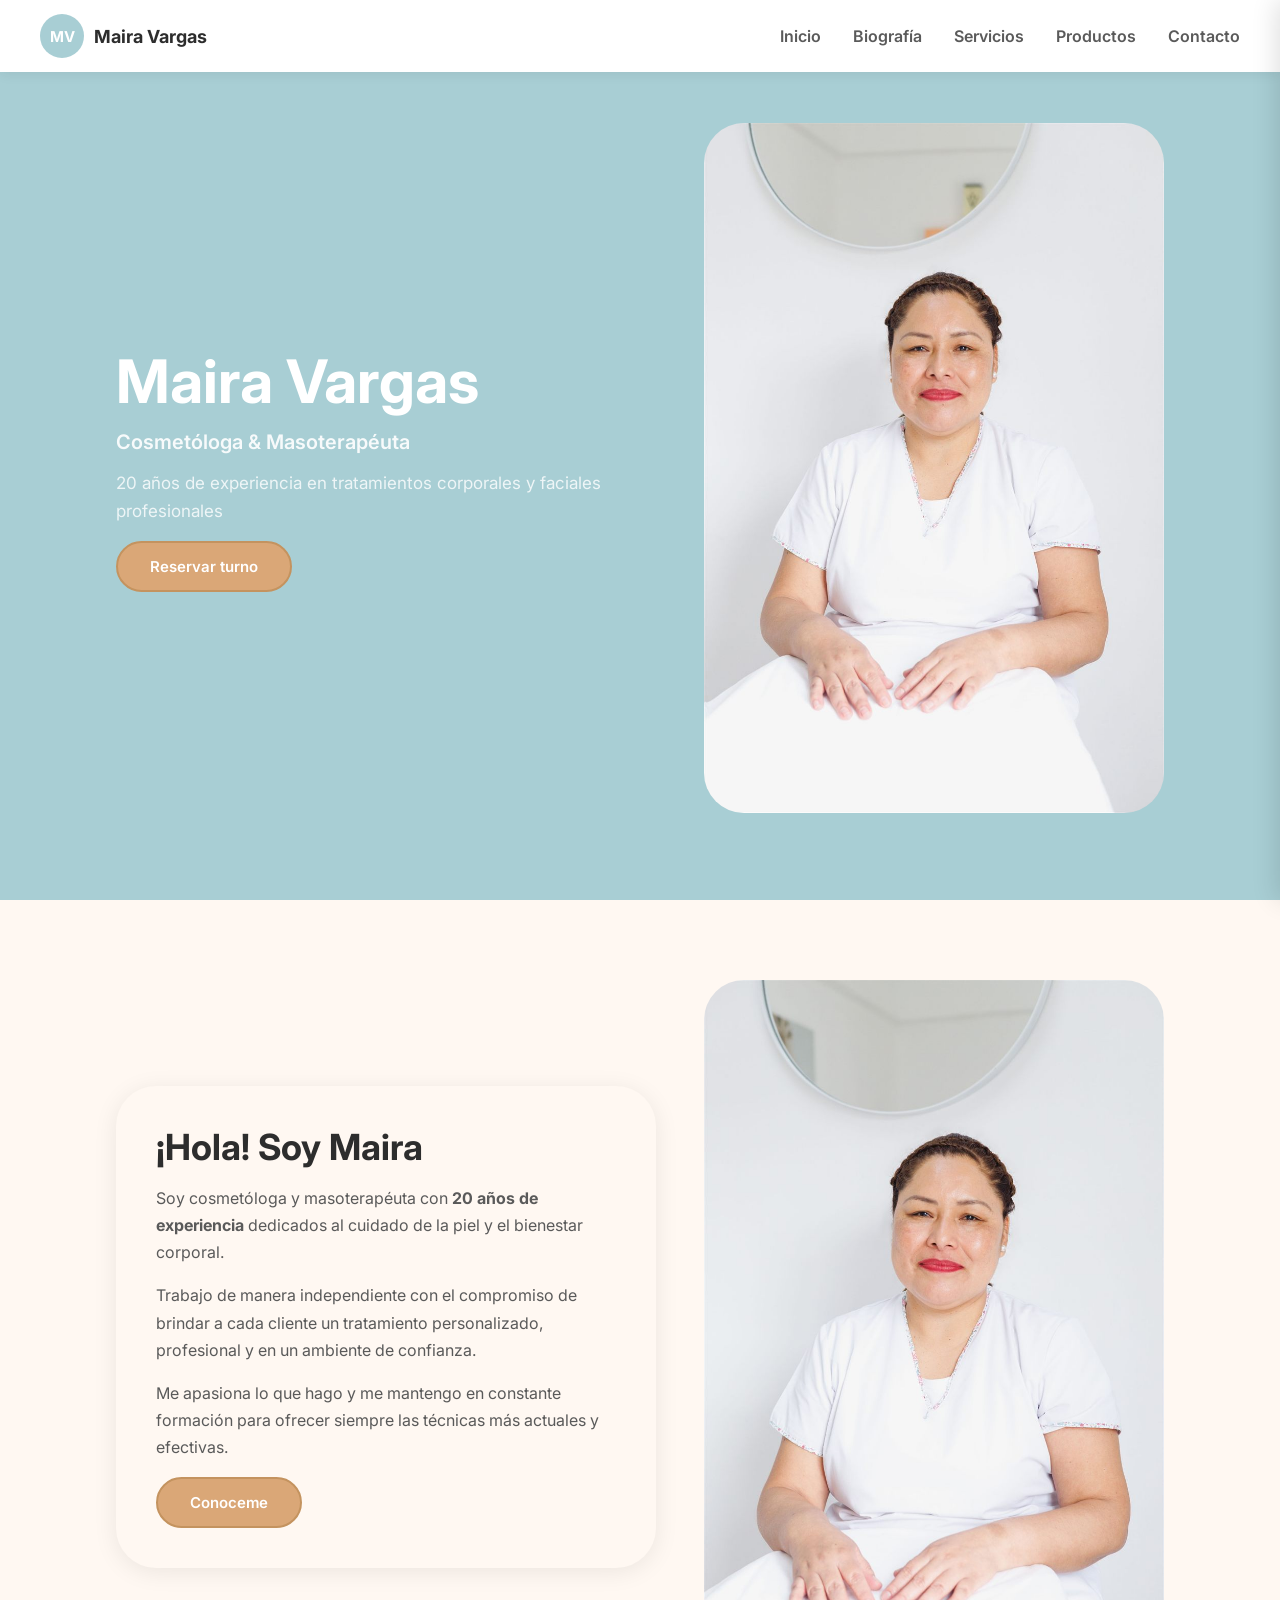
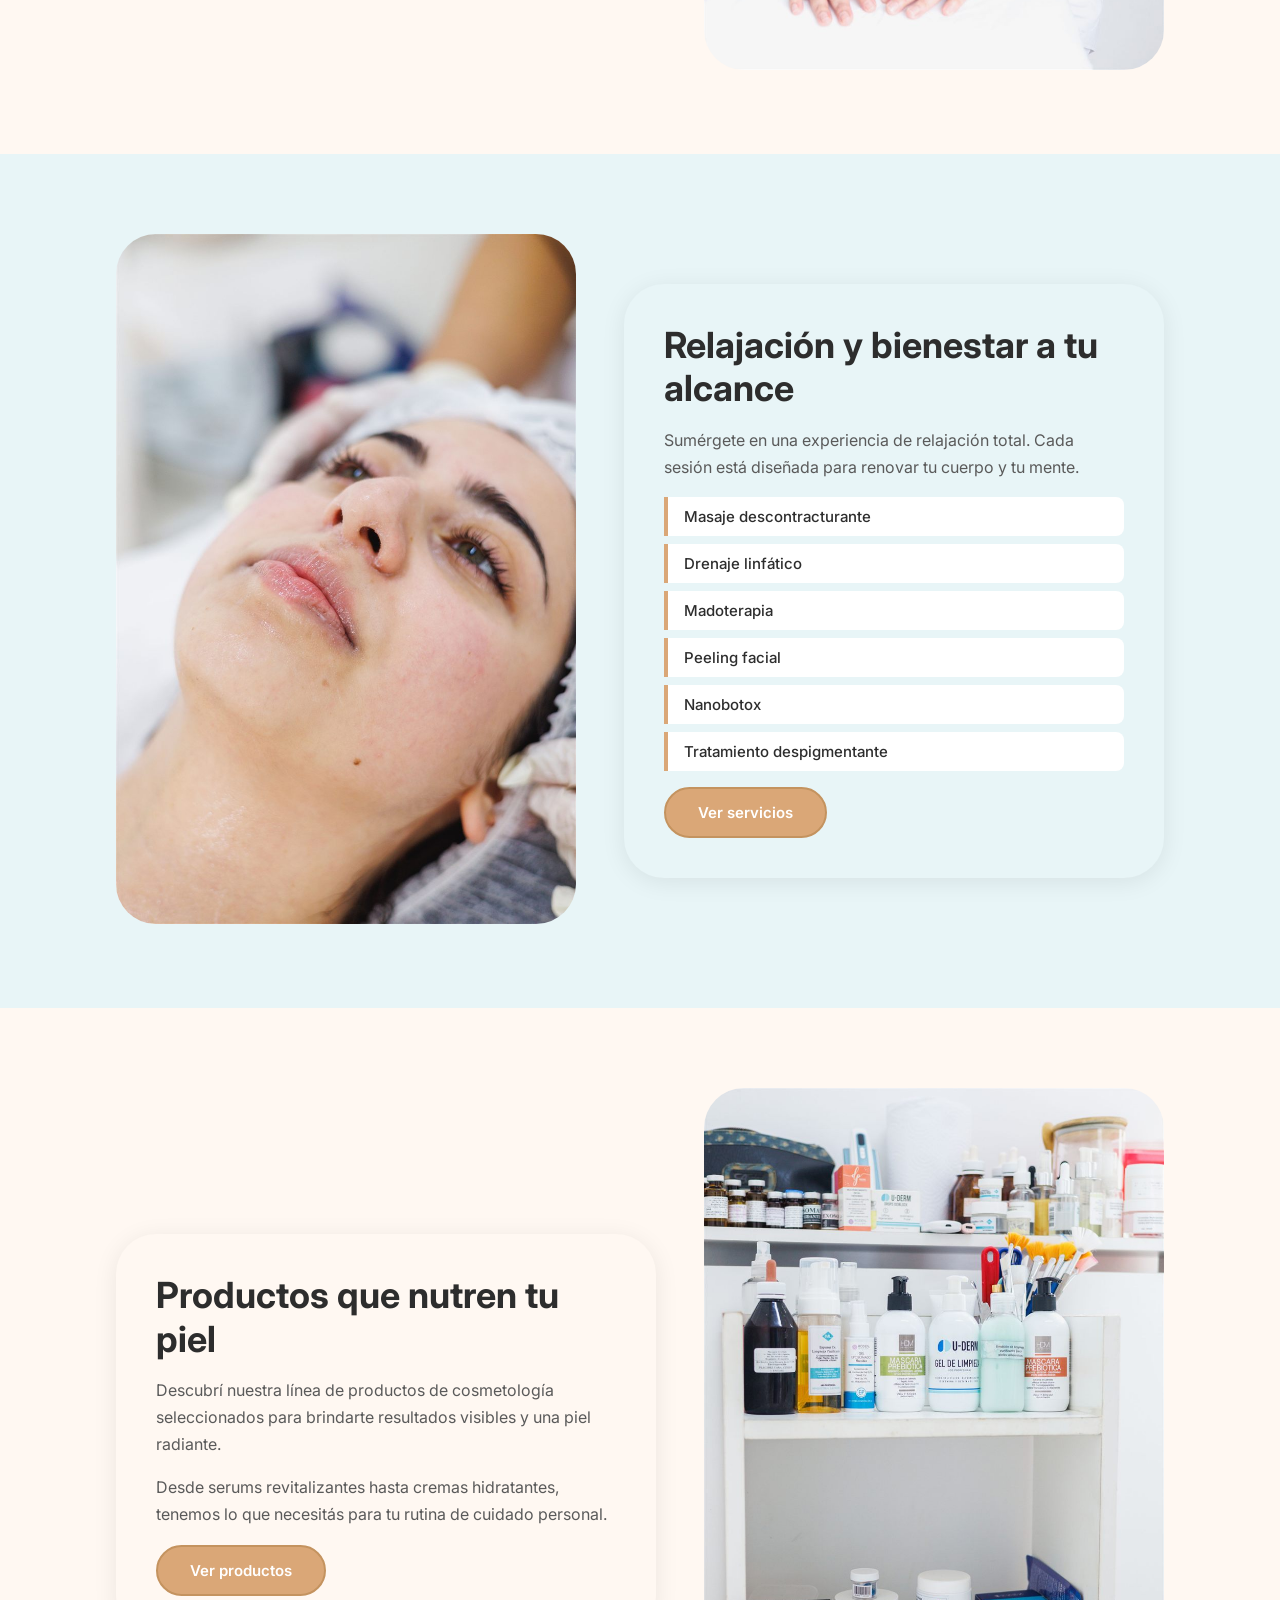
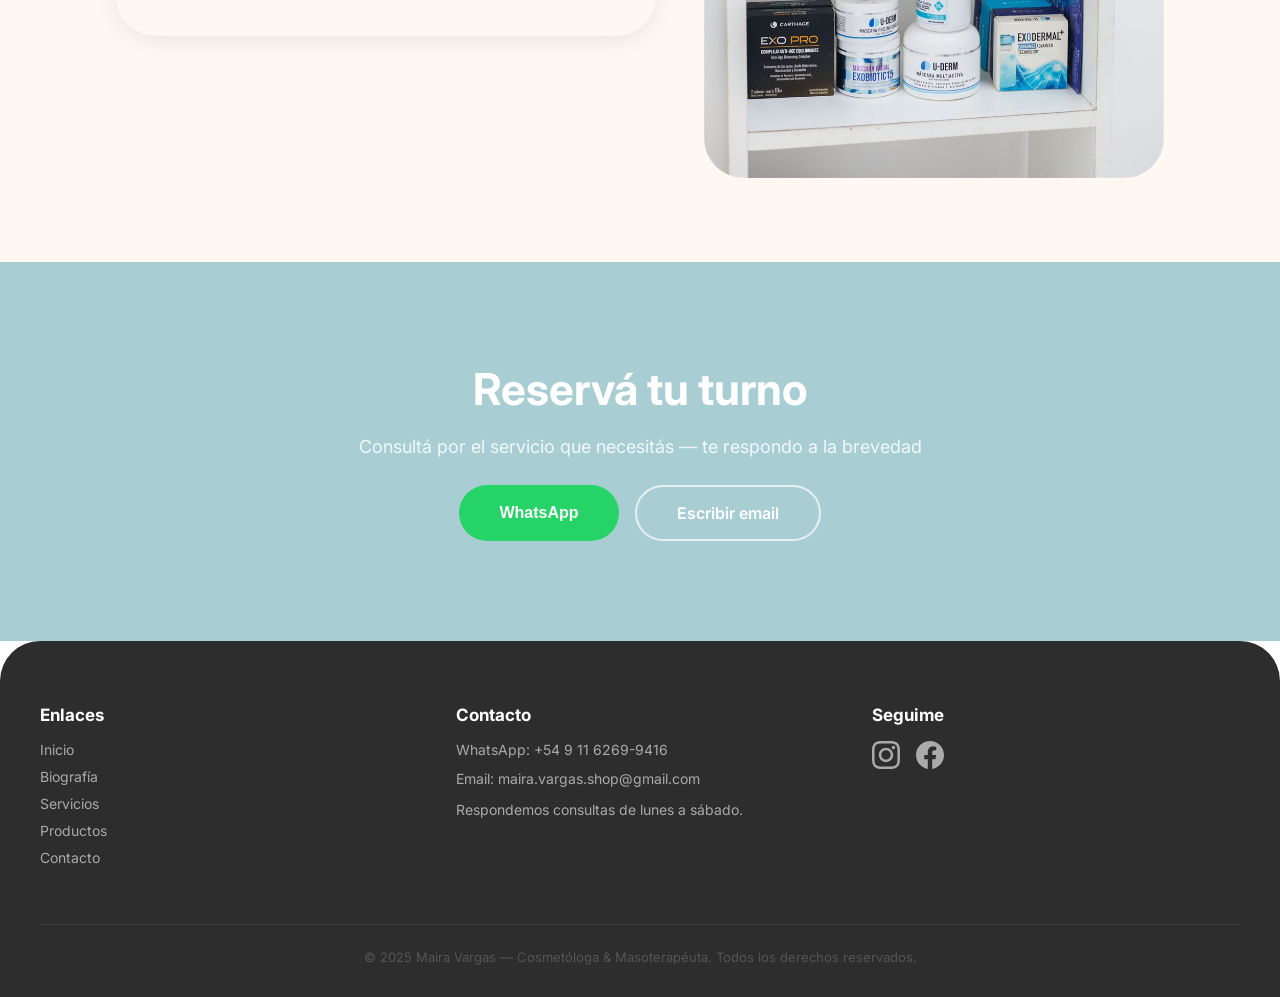
==== Frontend/index.html @ f712d7f9 "Reorganizar en Frontend/, sumar fotos reales y datos de contacto - Mover index.html/css/js a Fronten" ====
<!doctype html>
<html lang="es">
  <head>
    <meta charset="UTF-8" />
    <meta name="viewport" content="width=device-width, initial-scale=1.0" />
    <meta
      name="description"
      content="Maira Vargas — Cosmetóloga y Masoterapéuta profesional con 20 años de experiencia"
    />
    <title>Maira Vargas | Cosmetóloga & Masoterapéuta</title>
    <link rel="stylesheet" href="css/style.css" />
    <link
      href="https://fonts.googleapis.com/css2?family=Inter:wght@400;500;600;700&display=swap"
      rel="stylesheet"
    />
  </head>

  <body>
    <!-- HEADER -->
    <header class="header">
      <a href="#inicio" class="logo">
        <div class="logo-circle">MV</div>
        <span class="logo-nombre">Maira Vargas</span>
      </a>
      <button class="menu-btn" id="menu-btn" aria-label="Abrir menú">
        <span></span>
        <span></span>
        <span></span>
      </button>
      <nav class="nav-desktop">
        <a href="#inicio">Inicio</a>
        <a href="#biografia">Biografía</a>
        <a href="#servicios">Servicios</a>
        <a href="#productos">Productos</a>
        <a href="#contacto">Contacto</a>
      </nav>
    </header>

    <!-- MENÚ MOBILE -->
    <div class="menu-mobile" id="menu-mobile">
      <button class="menu-close" id="menu-close" aria-label="Cerrar menú">
        ✕
      </button>
      <nav>
        <a href="#inicio">Inicio</a>
        <a href="#biografia">Biografía</a>
        <a href="#servicios">Servicios</a>
        <a href="#productos">Productos</a>
        <a href="#contacto">Contacto</a>
      </nav>
    </div>
    <div class="overlay" id="overlay"></div>

    <main>
      <!-- HERO -->
      <section id="inicio" class="hero">
        <div class="hero-content animar">
          <h1>Maira Vargas</h1>
          <p class="hero-sub">Cosmetóloga & Masoterapéuta</p>
          <p class="hero-desc">
            20 años de experiencia en tratamientos corporales y faciales
            profesionales
          </p>
          <a href="#contacto" class="btn-marron">Reservar turno</a>
        </div>
        <div class="hero-img animar">
          <img
            src="assets/images/hero-maira.jpg"
            alt="Maira Vargas, cosmetóloga y masoterapéuta"
          />
        </div>
      </section>

      <!-- BIOGRAFÍA -->
      <div class="seccion-wrapper-crema">
        <section id="biografia" class="seccion seccion-invertida">
          <div class="seccion-img animar">
            <img
              src="assets/images/biografia-maira.jpg"
              alt="Maira Vargas en su espacio de trabajo"
              loading="lazy"
            />
          </div>
          <div class="seccion-texto card animar">
            <h2>¡Hola! Soy Maira</h2>
            <p>
              Soy cosmetóloga y masoterapéuta con
              <strong>20 años de experiencia</strong> dedicados al cuidado de la
              piel y el bienestar corporal.
            </p>
            <p>
              Trabajo de manera independiente con el compromiso de brindar a
              cada cliente un tratamiento personalizado, profesional y en un
              ambiente de confianza.
            </p>
            <p>
              Me apasiona lo que hago y me mantengo en constante formación para
              ofrecer siempre las técnicas más actuales y efectivas.
            </p>
            <a href="#contacto" class="btn-marron">Conoceme</a>
          </div>
        </section>
      </div>

      <!-- SERVICIOS -->
      <div class="seccion-wrapper-verde">
        <section id="servicios" class="seccion">
          <div class="seccion-img animar">
            <img
              src="assets/images/servicios-tratamiento.jpg"
              alt="Tratamiento facial profesional"
              loading="lazy"
            />
          </div>
          <div class="seccion-texto card animar">
            <h2>Relajación y bienestar a tu alcance</h2>
            <p>
              Sumérgete en una experiencia de relajación total. Cada sesión está
              diseñada para renovar tu cuerpo y tu mente.
            </p>
            <ul class="lista-servicios">
              <li>Masaje descontracturante</li>
              <li>Drenaje linfático</li>
              <li>Madoterapia</li>
              <li>Peeling facial</li>
              <li>Nanobotox</li>
              <li>Tratamiento despigmentante</li>
            </ul>
            <a href="#contacto" class="btn-marron">Ver servicios</a>
          </div>
        </section>
      </div>

      <!-- PRODUCTOS -->
      <div class="seccion-wrapper-crema">
        <section id="productos" class="seccion seccion-invertida">
          <div class="seccion-img animar">
            <img
              src="assets/images/productos-estanteria.jpg"
              alt="Productos profesionales de cosmetología"
              loading="lazy"
            />
          </div>
          <div class="seccion-texto card animar">
            <h2>Productos que nutren tu piel</h2>
            <p>
              Descubrí nuestra línea de productos de cosmetología seleccionados
              para brindarte resultados visibles y una piel radiante.
            </p>
            <p>
              Desde serums revitalizantes hasta cremas hidratantes, tenemos lo
              que necesitás para tu rutina de cuidado personal.
            </p>
            <a href="#contacto" class="btn-marron">Ver productos</a>
          </div>
        </section>
      </div>

      <!-- CONTACTO -->
      <section id="contacto" class="contacto">
        <div class="contacto-content animar">
          <h2>Reservá tu turno</h2>
          <p>
            Consultá por el servicio que necesitás — te respondo a la brevedad
          </p>
          <div class="contacto-botones">
            <button class="btn-whatsapp" id="btn-whatsapp">WhatsApp</button>
            <a class="btn-email" href="mailto:maira.vargas.shop@gmail.com"
              >Escribir email</a
            >
          </div>
        </div>
      </section>
    </main>

    <!-- FOOTER -->
    <footer class="footer">
      <div class="footer-grid">
        <div class="footer-col">
          <h3>Enlaces</h3>
          <a href="#inicio">Inicio</a>
          <a href="#biografia">Biografía</a>
          <a href="#servicios">Servicios</a>
          <a href="#productos">Productos</a>
          <a href="#contacto">Contacto</a>
        </div>

        <div class="footer-col">
          <h3>Contacto</h3>
          <div class="footer-contacto-item">WhatsApp: +54 9 11 6269-9416</div>
          <div class="footer-contacto-item">Email: maira.vargas.shop@gmail.com</div>
          <p style="margin-top: 8px">
            Respondemos consultas de lunes a sábado.
          </p>
        </div>

        <div class="footer-col">
          <h3>Seguime</h3>
          <div class="redes">
            <a href="#" target="_blank" aria-label="Instagram">
              <svg
                width="28"
                height="28"
                fill="currentColor"
                viewBox="0 0 24 24"
              >
                <path
                  d="M12 2.163c3.204 0 3.584.012 4.85.07 3.252.148 4.771 1.691 4.919 4.919.058 1.265.069 1.645.069 4.849 0 3.205-.012 3.584-.069 4.849-.149 3.225-1.664 4.771-4.919 4.919-1.266.058-1.644.07-4.85.07-3.204 0-3.584-.012-4.849-.07-3.26-.149-4.771-1.699-4.919-4.92-.058-1.265-.07-1.644-.07-4.849 0-3.204.013-3.583.07-4.849.149-3.227 1.664-4.771 4.919-4.919 1.266-.057 1.645-.069 4.849-.069zm0-2.163c-3.259 0-3.667.014-4.947.072-4.358.2-6.78 2.618-6.98 6.98-.059 1.281-.073 1.689-.073 4.948 0 3.259.014 3.668.072 4.948.2 4.358 2.618 6.78 6.98 6.98 1.281.058 1.689.072 4.948.072 3.259 0 3.668-.014 4.948-.072 4.354-.2 6.782-2.618 6.979-6.98.059-1.28.073-1.689.073-4.948 0-3.259-.014-3.667-.072-4.947-.196-4.354-2.617-6.78-6.979-6.98-1.281-.059-1.69-.073-4.949-.073zm0 5.838c-3.403 0-6.162 2.759-6.162 6.162s2.759 6.163 6.162 6.163 6.162-2.759 6.162-6.163c0-3.403-2.759-6.162-6.162-6.162zm0 10.162c-2.209 0-4-1.79-4-4 0-2.209 1.791-4 4-4s4 1.791 4 4c0 2.21-1.791 4-4 4zm6.406-11.845c-.796 0-1.441.645-1.441 1.44s.645 1.44 1.441 1.44c.795 0 1.439-.645 1.439-1.44s-.644-1.44-1.439-1.44z"
                />
              </svg>
            </a>
            <a href="#" target="_blank" aria-label="Facebook">
              <svg
                width="28"
                height="28"
                fill="currentColor"
                viewBox="0 0 24 24"
              >
                <path
                  d="M24 12.073c0-6.627-5.373-12-12-12s-12 5.373-12 12c0 5.99 4.388 10.954 10.125 11.854v-8.385H7.078v-3.47h3.047V9.43c0-3.007 1.792-4.669 4.533-4.669 1.312 0 2.686.235 2.686.235v2.953H15.83c-1.491 0-1.956.925-1.956 1.874v2.25h3.328l-.532 3.47h-2.796v8.385C19.612 23.027 24 18.062 24 12.073z"
                />
              </svg>
            </a>
          </div>
        </div>
      </div>
      <div class="footer-copy">
        © 2025 Maira Vargas — Cosmetóloga & Masoterapéuta. Todos los derechos
        reservados.
      </div>
    </footer>

    <script src="js/script.js"></script>
  </body>
</html>
---- Frontend/css/style.css ----
/* =====================
   VARIABLES Y RESET
   ===================== */
:root {
  --verde: #a8ced4;
  --verde-dark: #7ab5bc;
  --marron: #DAA777;
  --marron-dark: #c4935f;
  --crema: #fff8f2;
  --blanco: #ffffff;
  --gris-claro: #e8f5f7;
  --gris-texto: #2d2d2d;
  --gris-suave: #5a5a5a;
  --radio: 40px;
  --sombra: 0 4px 24px rgba(0,0,0,0.08);
  --fuente: 'Inter', sans-serif;
}

* {
  margin: 0;
  padding: 0;
  box-sizing: border-box;
}

html {
  scroll-behavior: smooth;
}

body {
  font-family: var(--fuente);
  background-color: var(--blanco);
  color: var(--gris-texto);
  overflow-x: hidden;
}

img {
  width: 100%;
  border-radius: var(--radio);
}

a {
  text-decoration: none;
  color: inherit;
}

/* =====================
   BOTONES
   ===================== */
.btn-marron {
  display: inline-block;
  padding: 14px 32px;
  background-color: var(--marron);
  color: var(--blanco);
  border: 2px solid var(--marron-dark);
  border-radius: 999px;
  font-weight: 600;
  font-size: 15px;
  cursor: pointer;
  transition: background-color 0.3s, transform 0.2s;
  width: fit-content;
}

.btn-marron:hover {
  background-color: var(--marron-dark);
  transform: scale(1.04);
}

.btn-whatsapp {
  display: inline-flex;
  align-items: center;
  gap: 10px;
  padding: 16px 40px;
  background-color: #25D366;
  color: var(--blanco);
  border: none;
  border-radius: 999px;
  font-weight: 600;
  font-size: 16px;
  cursor: pointer;
  transition: background-color 0.3s, transform 0.2s;
}

.btn-whatsapp:hover {
  background-color: #1ebc5a;
  transform: scale(1.04);
}

.btn-email {
  display: inline-flex;
  align-items: center;
  gap: 10px;
  padding: 16px 40px;
  background-color: transparent;
  color: var(--blanco);
  border: 2px solid rgba(255,255,255,0.7);
  border-radius: 999px;
  font-weight: 600;
  font-size: 16px;
  cursor: pointer;
  transition: background-color 0.3s, transform 0.2s;
}

.btn-email:hover {
  background-color: rgba(255,255,255,0.15);
  transform: scale(1.04);
}

/* =====================
   HEADER
   ===================== */
.header {
  position: fixed;
  top: 0;
  width: 100%;
  height: 72px;
  background: var(--blanco);
  display: flex;
  align-items: center;
  justify-content: space-between;
  padding: 0 40px;
  box-shadow: 0 2px 12px rgba(0,0,0,0.07);
  z-index: 100;
}

.logo {
  display: flex;
  align-items: center;
  gap: 10px;
}

.logo-circle {
  width: 44px;
  height: 44px;
  border-radius: 50%;
  background-color: var(--verde);
  color: var(--blanco);
  display: flex;
  align-items: center;
  justify-content: center;
  font-weight: 700;
  font-size: 15px;
  flex-shrink: 0;
}

.logo-nombre {
  font-size: 18px;
  font-weight: 700;
  color: var(--gris-texto);
}

.nav-desktop {
  display: flex;
  gap: 32px;
}

.nav-desktop a {
  font-weight: 600;
  color: var(--gris-suave);
  transition: color 0.2s;
}

.nav-desktop a:hover {
  color: var(--verde-dark);
}

/* Hamburguesa */
.menu-btn {
  display: none;
  flex-direction: column;
  gap: 5px;
  background: none;
  border: none;
  cursor: pointer;
  padding: 4px;
}

.menu-btn span {
  display: block;
  width: 26px;
  height: 2px;
  background-color: var(--gris-texto);
  border-radius: 2px;
  transition: all 0.3s;
}

/* =====================
   MENÚ MOBILE
   ===================== */
.menu-mobile {
  position: fixed;
  top: 0;
  right: 0;
  width: 260px;
  height: 100%;
  background: var(--blanco);
  box-shadow: -4px 0 24px rgba(0,0,0,0.12);
  z-index: 200;
  padding: 80px 32px 32px;
  transform: translateX(100%);
  transition: transform 0.4s ease;
}

.menu-mobile.abierto {
  transform: translateX(0);
}

.menu-mobile nav {
  display: flex;
  flex-direction: column;
  gap: 24px;
}

.menu-mobile nav a {
  font-size: 18px;
  font-weight: 600;
  color: var(--gris-texto);
  transition: color 0.2s;
}

.menu-mobile nav a:hover {
  color: var(--verde-dark);
}

.menu-close {
  position: absolute;
  top: 20px;
  right: 20px;
  background: none;
  border: none;
  font-size: 22px;
  cursor: pointer;
  color: var(--gris-texto);
}

.overlay {
  position: fixed;
  inset: 0;
  background: rgba(0,0,0,0.4);
  z-index: 150;
  opacity: 0;
  pointer-events: none;
  transition: opacity 0.4s;
}

.overlay.activo {
  opacity: 1;
  pointer-events: all;
}

/* =====================
   HERO — fondo verde
   ===================== */
.hero {
  min-height: 100vh;
  display: flex;
  align-items: center;
  justify-content: center;
  gap: 48px;
  padding: 120px 40px 80px;
  background: var(--verde);
}

.hero-content {
  max-width: 540px;
  display: flex;
  flex-direction: column;
  gap: 16px;
}

.hero-content h1 {
  font-size: clamp(36px, 5vw, 60px);
  font-weight: 700;
  color: var(--blanco);
  line-height: 1.1;
}

.hero-sub {
  font-size: 20px;
  color: rgba(255,255,255,0.9);
  font-weight: 600;
}

.hero-desc {
  font-size: 17px;
  color: rgba(255,255,255,0.8);
  line-height: 1.6;
}

.hero-img {
  max-width: 460px;
  flex-shrink: 0;
  flex: 1;
}

/* =====================
   SECCIONES
   ===================== */
.seccion {
  display: flex;
  align-items: center;
  justify-content: center;
  gap: 48px;
  padding: 80px 40px;
  max-width: 1200px;
  margin: 0 auto;
}

/* Wrapper para secciones con fondo propio */
.seccion-wrapper {
  background-color: var(--blanco);
}

.seccion-wrapper-crema {
  background-color: var(--crema);
}

.seccion-wrapper-verde {
  background-color: var(--gris-claro);
}

.seccion-invertida {
  flex-direction: row-reverse;
}

.seccion-img {
  max-width: 460px;
  flex: 1;
}

.seccion-texto {
  flex: 1;
  max-width: 540px;
}

/* Card */
.card {
  background: var(--blanco);
  padding: 40px;
  border-radius: var(--radio);
  box-shadow: var(--sombra);
  display: flex;
  flex-direction: column;
  gap: 16px;
}

.seccion-wrapper-crema .card {
  background: var(--crema);
}

.seccion-wrapper-verde .card {
  background: var(--gris-claro);
}

.card h2 {
  font-size: clamp(24px, 3vw, 36px);
  font-weight: 700;
  color: var(--gris-texto);
  line-height: 1.2;
}

.card p {
  font-size: 16px;
  color: var(--gris-suave);
  line-height: 1.7;
}

.lista-servicios {
  list-style: none;
  display: flex;
  flex-direction: column;
  gap: 8px;
}

.lista-servicios li {
  padding: 10px 16px;
  background: var(--blanco);
  border-left: 4px solid var(--marron);
  border-radius: 0 8px 8px 0;
  font-size: 15px;
  color: var(--gris-texto);
  font-weight: 500;
}

/* =====================
   CONTACTO — fondo verde
   ===================== */
.contacto {
  padding: 100px 40px;
  background-color: var(--verde);
  text-align: center;
}

.contacto-content {
  display: flex;
  flex-direction: column;
  align-items: center;
  gap: 20px;
  max-width: 600px;
  margin: 0 auto;
}

.contacto h2 {
  font-size: clamp(28px, 4vw, 44px);
  font-weight: 700;
  color: var(--blanco);
}

.contacto p {
  font-size: 18px;
  color: rgba(255,255,255,0.85);
}

.contacto-botones {
  display: flex;
  gap: 16px;
  flex-wrap: wrap;
  justify-content: center;
  margin-top: 8px;
}

/* =====================
   FOOTER
   ===================== */
.footer {
  background-color: #2d2d2d;
  color: #ccc;
  padding: 64px 40px 32px;
  border-radius: 40px 40px 0 0;
}

.footer-grid {
  display: grid;
  grid-template-columns: repeat(3, 1fr);
  gap: 48px;
  margin-bottom: 48px;
  max-width: 1200px;
  margin-left: auto;
  margin-right: auto;
}

.footer-col h3 {
  font-size: 17px;
  font-weight: 700;
  color: var(--blanco);
  margin-bottom: 16px;
}

.footer-col a {
  display: block;
  color: #aaa;
  margin-bottom: 10px;
  font-size: 14px;
  transition: color 0.2s;
}

.footer-col a:hover {
  color: var(--verde);
}

.footer-col p {
  font-size: 14px;
  line-height: 1.6;
  color: #aaa;
}

.footer-contacto-item {
  display: flex;
  align-items: center;
  gap: 10px;
  margin-bottom: 12px;
  font-size: 14px;
  color: #aaa;
}

.redes {
  display: flex;
  gap: 16px;
  margin-top: 16px;
}

.redes a {
  color: #aaa;
  transition: color 0.2s;
}

.redes a:hover {
  color: var(--verde);
}

.footer-copy {
  text-align: center;
  font-size: 13px;
  color: #555;
  border-top: 1px solid #3a3a3a;
  padding-top: 24px;
  max-width: 1200px;
  margin: 0 auto;
}

/* =====================
   ANIMACIONES AL SCROLL
   ===================== */
.animar {
  opacity: 0;
  transform: translateY(40px);
  transition: opacity 0.7s ease, transform 0.7s ease;
}

.animar.visible {
  opacity: 1;
  transform: translateY(0);
}

/* =====================
   RESPONSIVE — MOBILE
   ===================== */
@media (max-width: 900px) {
  .header {
    padding: 0 20px;
  }

  .nav-desktop {
    display: none;
  }

  .menu-btn {
    display: flex;
  }

  .hero {
    flex-direction: column;
    padding: 100px 20px 60px;
    text-align: center;
    align-items: center;
  }

  .hero-img {
    max-width: 100%;
  }

  .seccion {
    flex-direction: column;
    padding: 60px 20px;
  }

  .seccion-invertida {
    flex-direction: column;
  }

  .seccion-img {
    max-width: 100%;
  }

  .card {
    padding: 28px 20px;
  }

  .contacto {
    padding: 80px 20px;
  }

  .contacto-botones {
    flex-direction: column;
    align-items: center;
  }

  .footer {
    padding: 48px 20px 24px;
  }

  .footer-grid {
    grid-template-columns: 1fr;
    gap: 32px;
  }
}
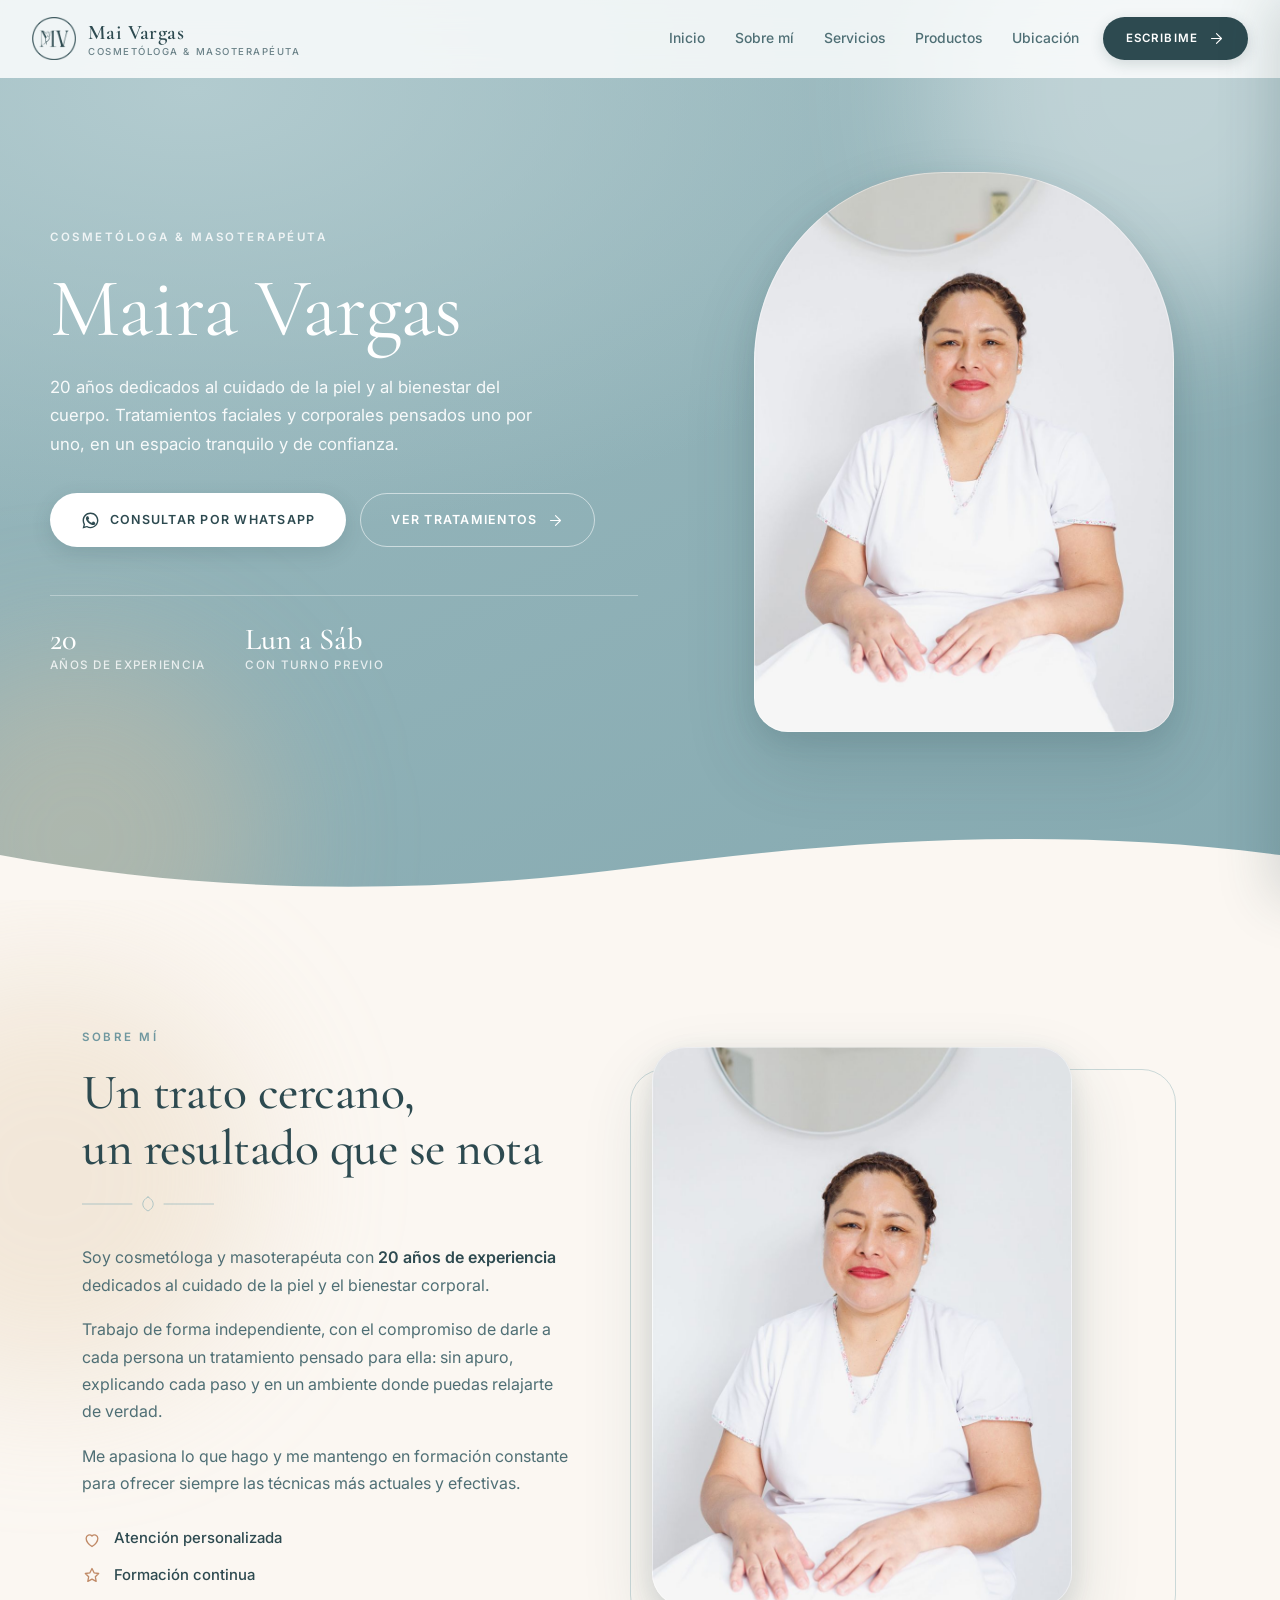
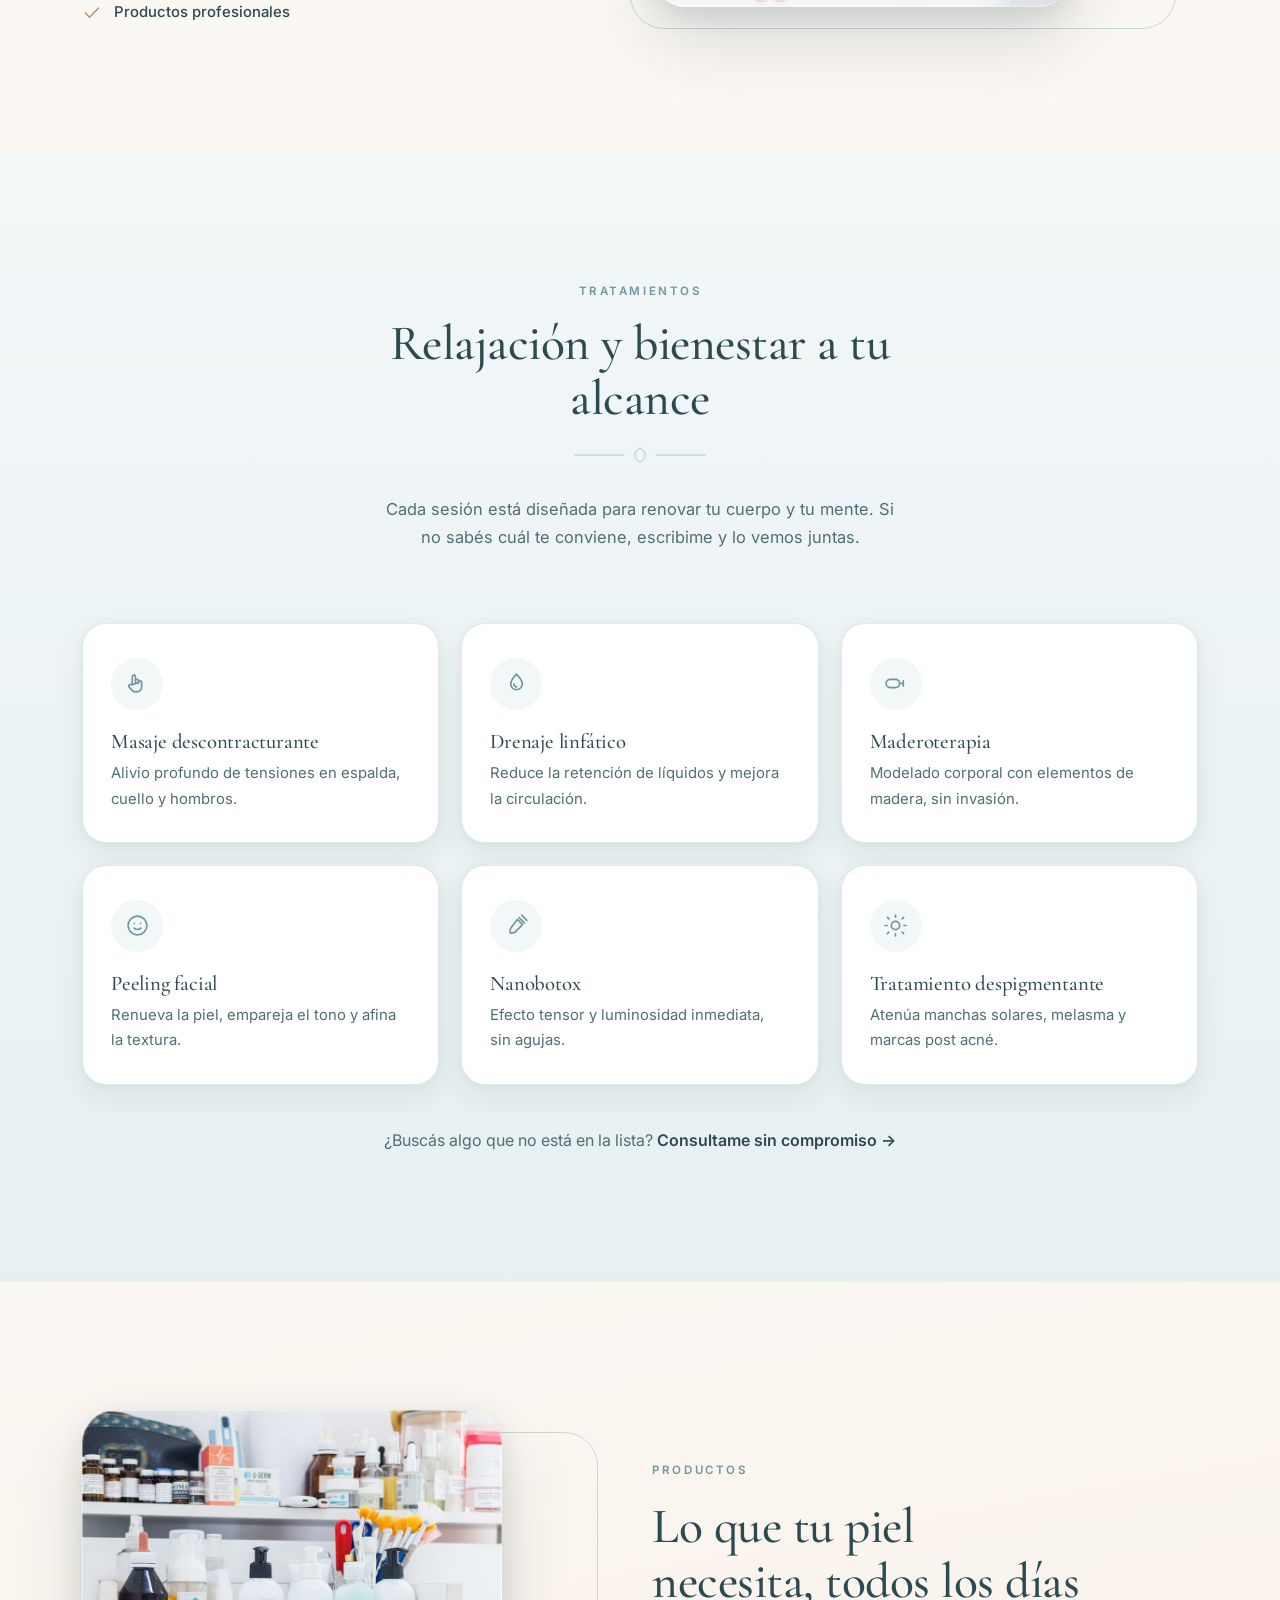
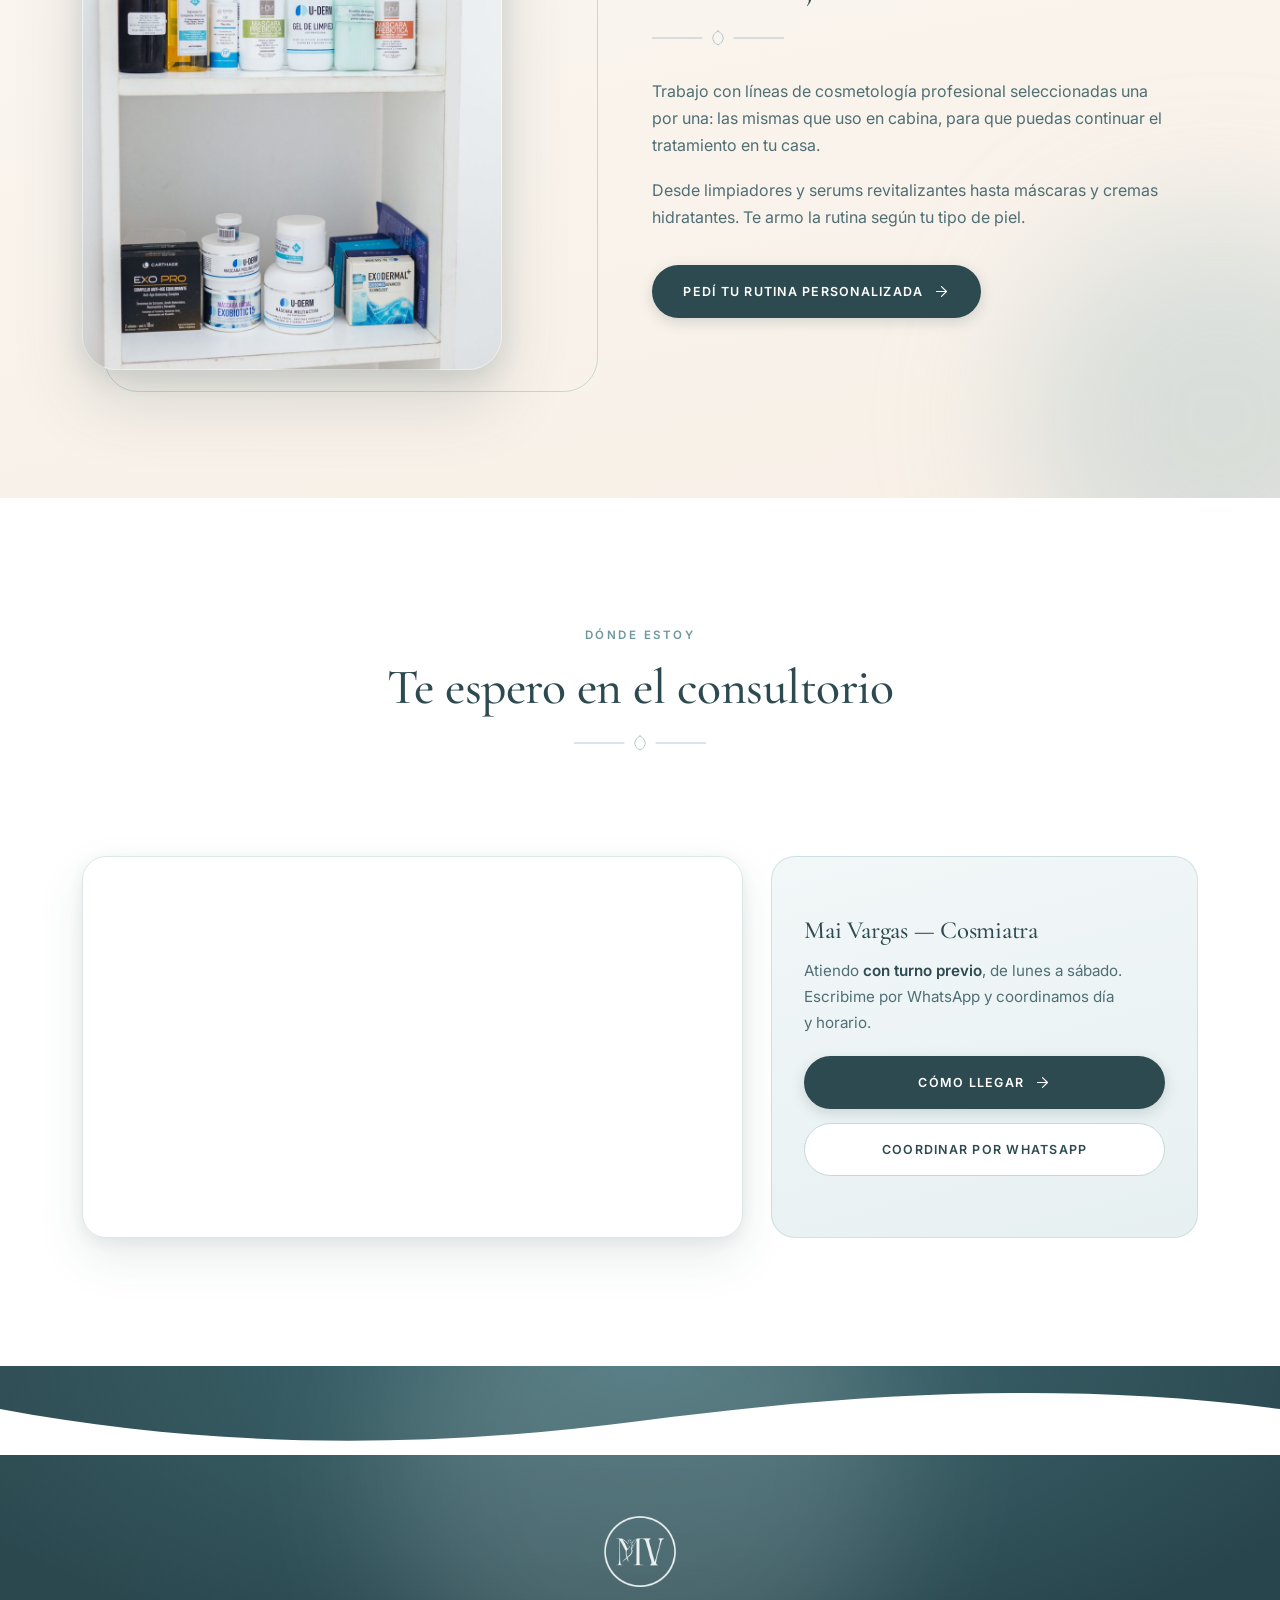
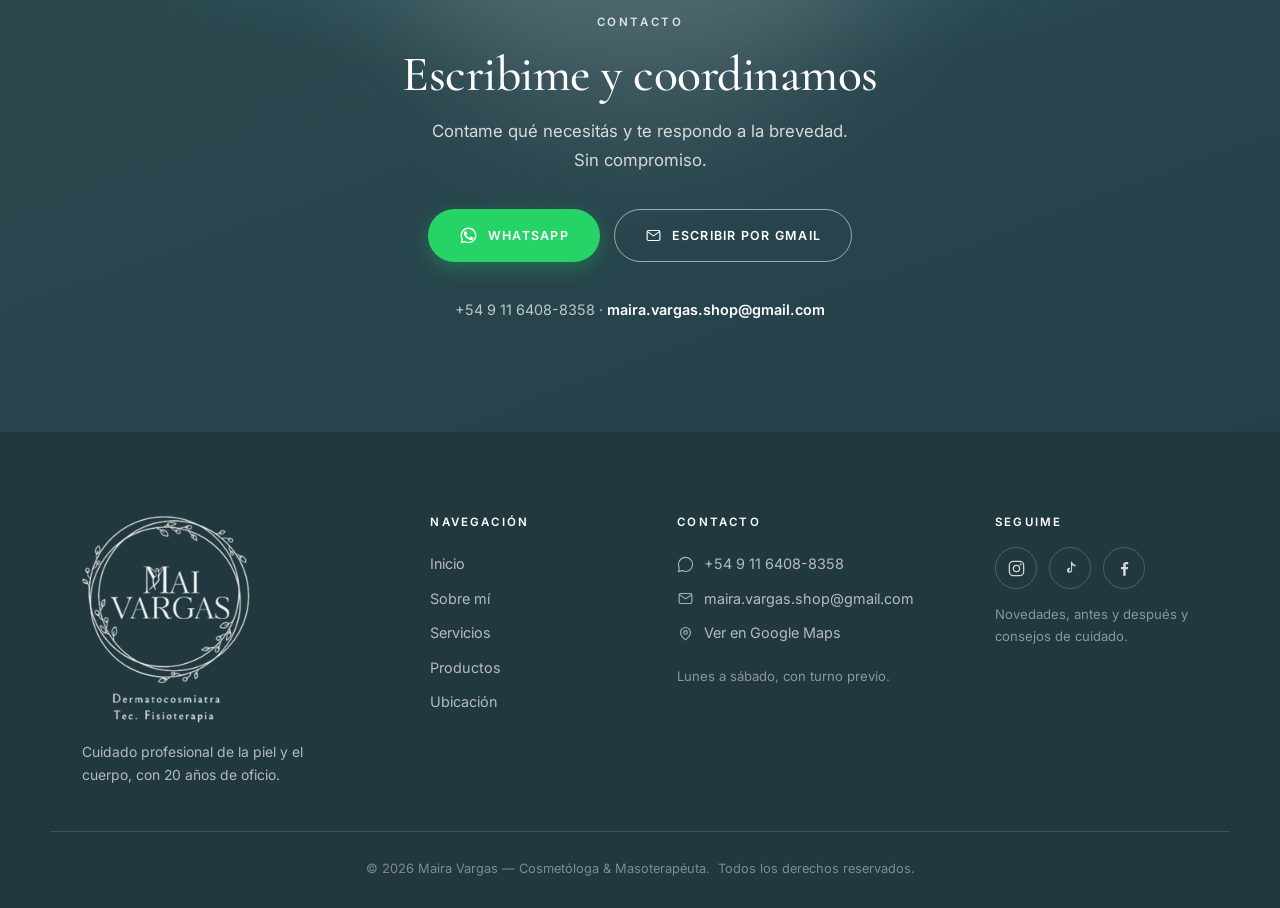
==== commit 3604d34c: "Rediseño de marca, nuevas secciones y contacto directo Identidad - Sumar los logos de la marca: isot" ====
--- a/Frontend/index.html
+++ b/Frontend/index.html
@@ -3,232 +3,582 @@
   <head>
     <meta charset="UTF-8" />
     <meta name="viewport" content="width=device-width, initial-scale=1.0" />
+    <title>Mai Vargas | Cosmetóloga & Masoterapéuta</title>
     <meta
       name="description"
-      content="Maira Vargas — Cosmetóloga y Masoterapéuta profesional con 20 años de experiencia"
+      content="Maira Vargas — cosmetóloga y masoterapéuta con 20 años de experiencia. Tratamientos faciales y corporales personalizados. Pedí tu turno por WhatsApp."
     />
-    <title>Maira Vargas | Cosmetóloga & Masoterapéuta</title>
-    <link rel="stylesheet" href="css/style.css" />
+    <meta name="theme-color" content="#9AB9BE" />
+
+    <!-- Ícono de la pestaña / celular -->
+    <link rel="icon" href="assets/logo/favicon-32.png" sizes="32x32" />
+    <link rel="icon" href="assets/logo/icono-512.png" sizes="512x512" />
+    <link rel="apple-touch-icon" href="assets/logo/apple-touch-icon.png" />
+
+    <!-- Vista previa al compartir el link (WhatsApp, Instagram, Facebook) -->
+    <!-- TODO: cuando confirmes el dominio final, cambiá las 2 rutas de imagen
+         de abajo por la URL completa, ej: https://tudominio.com/assets/logo/og.png -->
+    <meta property="og:type" content="website" />
+    <meta property="og:title" content="Mai Vargas | Cosmetóloga & Masoterapéuta" />
+    <meta
+      property="og:description"
+      content="20 años de experiencia en tratamientos faciales y corporales. Pedí tu turno por WhatsApp."
+    />
+    <meta property="og:image" content="assets/logo/og.png" />
+    <meta property="og:locale" content="es_AR" />
+    <meta name="twitter:card" content="summary_large_image" />
+    <meta name="twitter:image" content="assets/logo/og.png" />
+
+    <link rel="preconnect" href="https://fonts.googleapis.com" />
+    <link rel="preconnect" href="https://fonts.gstatic.com" crossorigin />
     <link
-      href="https://fonts.googleapis.com/css2?family=Inter:wght@400;500;600;700&display=swap"
+      href="https://fonts.googleapis.com/css2?family=Cormorant+Garamond:wght@300;400;500;600&family=Inter:wght@400;500;600;700&display=swap"
       rel="stylesheet"
     />
+    <link rel="stylesheet" href="css/style.css" />
   </head>
 
   <body>
-    <!-- HEADER -->
-    <header class="header">
-      <a href="#inicio" class="logo">
-        <div class="logo-circle">MV</div>
-        <span class="logo-nombre">Maira Vargas</span>
+    <!-- ============ CABECERA ============ -->
+    <header class="cabecera" id="cabecera">
+      <a href="#inicio" class="marca" aria-label="Mai Vargas — inicio">
+        <img
+          src="assets/logo/mv-marca.png"
+          alt=""
+          class="marca__iso"
+          width="44"
+          height="44"
+        />
+        <span class="marca__texto">
+          <strong>Mai Vargas</strong>
+          <small>Cosmetóloga &amp; Masoterapéuta</small>
+        </span>
       </a>
-      <button class="menu-btn" id="menu-btn" aria-label="Abrir menú">
-        <span></span>
-        <span></span>
-        <span></span>
-      </button>
-      <nav class="nav-desktop">
+
+      <nav class="nav-escritorio" aria-label="Principal">
         <a href="#inicio">Inicio</a>
-        <a href="#biografia">Biografía</a>
+        <a href="#biografia">Sobre mí</a>
         <a href="#servicios">Servicios</a>
         <a href="#productos">Productos</a>
-        <a href="#contacto">Contacto</a>
+        <a href="#ubicacion">Ubicación</a>
       </nav>
+
+      <a class="btn btn--chico btn--primario nav-cta" data-wa>
+        Escribime
+        <svg class="btn__ico" viewBox="0 0 24 24" aria-hidden="true">
+          <path d="M5 12h13M12 5l7 7-7 7" />
+        </svg>
+      </a>
+
+      <button
+        class="hamburguesa"
+        id="btn-menu"
+        aria-label="Abrir menú"
+        aria-expanded="false"
+        aria-controls="panel-movil"
+      >
+        <span></span><span></span><span></span>
+      </button>
     </header>
 
-    <!-- MENÚ MOBILE -->
-    <div class="menu-mobile" id="menu-mobile">
-      <button class="menu-close" id="menu-close" aria-label="Cerrar menú">
-        ✕
+    <!-- ============ MENÚ MÓVIL ============ -->
+    <aside class="panel-movil" id="panel-movil" aria-label="Menú">
+      <button class="panel-movil__cerrar" id="btn-cerrar" aria-label="Cerrar menú">
+        <svg viewBox="0 0 24 24" aria-hidden="true">
+          <path d="M6 6l12 12M18 6L6 18" />
+        </svg>
       </button>
       <nav>
         <a href="#inicio">Inicio</a>
-        <a href="#biografia">Biografía</a>
+        <a href="#biografia">Sobre mí</a>
         <a href="#servicios">Servicios</a>
         <a href="#productos">Productos</a>
+        <a href="#ubicacion">Ubicación</a>
         <a href="#contacto">Contacto</a>
       </nav>
-    </div>
-    <div class="overlay" id="overlay"></div>
+      <a class="btn btn--primario btn--bloque" data-wa>
+        Escribime por WhatsApp
+      </a>
+    </aside>
+    <div class="velo" id="velo"></div>
 
     <main>
-      <!-- HERO -->
+      <!-- ============ HERO ============ -->
       <section id="inicio" class="hero">
-        <div class="hero-content animar">
-          <h1>Maira Vargas</h1>
-          <p class="hero-sub">Cosmetóloga & Masoterapéuta</p>
-          <p class="hero-desc">
-            20 años de experiencia en tratamientos corporales y faciales
-            profesionales
-          </p>
-          <a href="#contacto" class="btn-marron">Reservar turno</a>
-        </div>
-        <div class="hero-img animar">
-          <img
-            src="assets/images/hero-maira.jpg"
-            alt="Maira Vargas, cosmetóloga y masoterapéuta"
-          />
-        </div>
+        <span class="mancha mancha--a" aria-hidden="true"></span>
+        <span class="mancha mancha--b" aria-hidden="true"></span>
+
+        <div class="hero__inner">
+          <div class="hero__texto animar">
+            <p class="ancla ancla--claro">Cosmetóloga &amp; Masoterapéuta</p>
+            <h1>Maira Vargas</h1>
+            <p class="hero__bajada">
+              20 años dedicados al cuidado de la piel y al bienestar del cuerpo.
+              Tratamientos faciales y corporales pensados uno por uno, en un
+              espacio tranquilo y de confianza.
+            </p>
+
+            <div class="hero__acciones">
+              <a class="btn btn--claro" data-wa>
+                <svg class="ico-wa" viewBox="0 0 24 24" aria-hidden="true">
+                  <path
+                    d="M17.5 14.4c-.3-.2-1.7-.9-2-1-.3-.1-.5-.1-.7.1-.2.3-.7 1-.9 1.2-.2.2-.3.2-.6.1-1.7-.9-2.9-1.6-4-3.5-.3-.5.3-.5.9-1.6.1-.2 0-.4 0-.5s-.7-1.6-.9-2.2c-.2-.6-.5-.5-.7-.5h-.6c-.2 0-.5.1-.8.4-.3.3-1 1-1 2.5s1.1 2.9 1.2 3.1c.1.2 2.1 3.2 5.1 4.5 1.9.8 2.6.9 3.5.7.6-.1 1.7-.7 1.9-1.3.2-.7.2-1.2.2-1.3-.1-.2-.3-.2-.6-.4z"
+                  />
+                  <path
+                    d="M12 2C6.5 2 2 6.5 2 12c0 1.8.5 3.4 1.3 4.9L2 22l5.3-1.4c1.4.8 3 1.2 4.7 1.2 5.5 0 10-4.5 10-10S17.5 2 12 2zm0 18.2c-1.5 0-3-.4-4.2-1.2l-.3-.2-3.1.8.8-3-.2-.3C4.2 15 3.8 13.5 3.8 12c0-4.5 3.7-8.2 8.2-8.2s8.2 3.7 8.2 8.2-3.7 8.2-8.2 8.2z"
+                  />
+                </svg>
+                Consultar por WhatsApp
+              </a>
+              <a class="btn btn--fantasma" href="#servicios">
+                Ver tratamientos
+                <svg class="btn__ico" viewBox="0 0 24 24" aria-hidden="true">
+                  <path d="M5 12h13M12 5l7 7-7 7" />
+                </svg>
+              </a>
+            </div>
+
+            <ul class="hero__datos">
+              <li><strong>20</strong><span>años de experiencia</span></li>
+              <li><strong>Lun a Sáb</strong><span>con turno previo</span></li>
+            </ul>
+          </div>
+
+          <div class="hero__figura animar">
+            <div class="marco">
+              <img
+                src="assets/images/hero-maira.jpg"
+                alt="Maira Vargas, cosmetóloga y masoterapéuta, en su consultorio"
+                width="900"
+                height="1350"
+              />
+            </div>
+          </div>
+        </div>
+
+        <svg class="onda onda--abajo" viewBox="0 0 1440 90" preserveAspectRatio="none" aria-hidden="true">
+          <path d="M0 90V44c240 40 480 40 720 12s480-40 720-12v46z" />
+        </svg>
       </section>
 
-      <!-- BIOGRAFÍA -->
-      <div class="seccion-wrapper-crema">
-        <section id="biografia" class="seccion seccion-invertida">
-          <div class="seccion-img animar">
-            <img
-              src="assets/images/biografia-maira.jpg"
-              alt="Maira Vargas en su espacio de trabajo"
-              loading="lazy"
-            />
-          </div>
-          <div class="seccion-texto card animar">
-            <h2>¡Hola! Soy Maira</h2>
+      <!-- ============ SOBRE MÍ ============ -->
+      <section id="biografia" class="banda banda--crema">
+        <span class="mancha mancha--c" aria-hidden="true"></span>
+        <div class="contenedor duo duo--invertido">
+          <div class="duo__figura animar">
+            <div class="marco marco--sand">
+              <img
+                src="assets/images/biografia-maira.jpg"
+                alt="Maira Vargas en su espacio de trabajo"
+                loading="lazy"
+                width="900"
+                height="1350"
+              />
+            </div>
+          </div>
+
+          <div class="duo__texto animar">
+            <p class="ancla">Sobre mí</p>
+            <h2>Un trato cercano,<br />un resultado que se nota</h2>
+            <svg class="ornamento" viewBox="0 0 132 16" aria-hidden="true">
+              <path d="M0 8h50M82 8h50" />
+              <path d="M66 1c-7 3.5-7 10.5 0 14 7-3.5 7-10.5 0-14z" />
+            </svg>
             <p>
               Soy cosmetóloga y masoterapéuta con
               <strong>20 años de experiencia</strong> dedicados al cuidado de la
               piel y el bienestar corporal.
             </p>
             <p>
-              Trabajo de manera independiente con el compromiso de brindar a
-              cada cliente un tratamiento personalizado, profesional y en un
-              ambiente de confianza.
+              Trabajo de forma independiente, con el compromiso de darle a cada
+              persona un tratamiento pensado para ella: sin apuro, explicando
+              cada paso y en un ambiente donde puedas relajarte de verdad.
             </p>
             <p>
-              Me apasiona lo que hago y me mantengo en constante formación para
+              Me apasiona lo que hago y me mantengo en formación constante para
               ofrecer siempre las técnicas más actuales y efectivas.
             </p>
-            <a href="#contacto" class="btn-marron">Conoceme</a>
-          </div>
-        </section>
-      </div>
-
-      <!-- SERVICIOS -->
-      <div class="seccion-wrapper-verde">
-        <section id="servicios" class="seccion">
-          <div class="seccion-img animar">
-            <img
-              src="assets/images/servicios-tratamiento.jpg"
-              alt="Tratamiento facial profesional"
-              loading="lazy"
-            />
-          </div>
-          <div class="seccion-texto card animar">
+
+            <ul class="valores">
+              <li>
+                <svg viewBox="0 0 24 24" aria-hidden="true">
+                  <path d="M12 21s-7-4.5-7-10a4 4 0 017-2.6A4 4 0 0119 11c0 5.5-7 10-7 10z" />
+                </svg>
+                Atención personalizada
+              </li>
+              <li>
+                <svg viewBox="0 0 24 24" aria-hidden="true">
+                  <path d="M12 3l2.5 5.2 5.5.8-4 3.9 1 5.6-5-2.7-5 2.7 1-5.6-4-3.9 5.5-.8z" />
+                </svg>
+                Formación continua
+              </li>
+              <li>
+                <svg viewBox="0 0 24 24" aria-hidden="true">
+                  <path d="M4 12l5 5L20 6" />
+                </svg>
+                Productos profesionales
+              </li>
+            </ul>
+          </div>
+        </div>
+      </section>
+
+      <!-- ============ SERVICIOS ============ -->
+      <section id="servicios" class="banda banda--sage">
+        <div class="contenedor">
+          <header class="titulo-seccion animar">
+            <p class="ancla">Tratamientos</p>
             <h2>Relajación y bienestar a tu alcance</h2>
+            <svg class="ornamento ornamento--centro" viewBox="0 0 132 16" aria-hidden="true">
+              <path d="M0 8h50M82 8h50" />
+              <path d="M66 1c-7 3.5-7 10.5 0 14 7-3.5 7-10.5 0-14z" />
+            </svg>
+            <p class="titulo-seccion__bajada">
+              Cada sesión está diseñada para renovar tu cuerpo y tu mente.
+              Si no sabés cuál te conviene, escribime y lo vemos juntas.
+            </p>
+          </header>
+
+          <ul class="grilla-servicios">
+            <li class="servicio animar">
+              <span class="servicio__ico">
+                <svg viewBox="0 0 24 24" aria-hidden="true">
+                  <path d="M7 13V5.5a1.5 1.5 0 013 0V11m0-1.5a1.5 1.5 0 013 0V12m0-1a1.5 1.5 0 013 0v4a5 5 0 01-5 5h-1.2a4 4 0 01-3-1.4L4 15.5a1.6 1.6 0 012.3-2.2z" />
+                </svg>
+              </span>
+              <h3>Masaje descontracturante</h3>
+              <p>Alivio profundo de tensiones en espalda, cuello y hombros.</p>
+            </li>
+
+            <li class="servicio animar">
+              <span class="servicio__ico">
+                <svg viewBox="0 0 24 24" aria-hidden="true">
+                  <path d="M12 3s5.5 5.6 5.5 9.3A5.5 5.5 0 0112 18a5.5 5.5 0 01-5.5-5.7C6.5 8.6 12 3 12 3z" />
+                  <path d="M9.6 12.6a2.6 2.6 0 002.4 2.6" />
+                </svg>
+              </span>
+              <h3>Drenaje linfático</h3>
+              <p>Reduce la retención de líquidos y mejora la circulación.</p>
+            </li>
+
+            <li class="servicio animar">
+              <span class="servicio__ico">
+                <svg viewBox="0 0 24 24" aria-hidden="true">
+                  <rect x="3" y="8" width="13" height="8" rx="4" />
+                  <path d="M16 12h3.5M19.5 9.5v5" />
+                </svg>
+              </span>
+              <h3>Maderoterapia</h3>
+              <p>Modelado corporal con elementos de madera, sin invasión.</p>
+            </li>
+
+            <li class="servicio animar">
+              <span class="servicio__ico">
+                <svg viewBox="0 0 24 24" aria-hidden="true">
+                  <path d="M12 3a9 9 0 100 18 9 9 0 000-18z" />
+                  <path d="M9 10h.01M15 10h.01M8.8 14.5a4.5 4.5 0 006.4 0" />
+                </svg>
+              </span>
+              <h3>Peeling facial</h3>
+              <p>Renueva la piel, empareja el tono y afina la textura.</p>
+            </li>
+
+            <li class="servicio animar">
+              <span class="servicio__ico">
+                <svg viewBox="0 0 24 24" aria-hidden="true">
+                  <path d="M14.5 4.5l5 5M17 2l5 5M12.8 6.2l5 5-7.4 7.4-3.6.7a1 1 0 01-1.1-1.1l.7-3.6z" />
+                </svg>
+              </span>
+              <h3>Nanobotox</h3>
+              <p>Efecto tensor y luminosidad inmediata, sin agujas.</p>
+            </li>
+
+            <li class="servicio animar">
+              <span class="servicio__ico">
+                <svg viewBox="0 0 24 24" aria-hidden="true">
+                  <circle cx="12" cy="12" r="4" />
+                  <path d="M12 2v2M12 20v2M4.2 4.2l1.4 1.4M18.4 18.4l1.4 1.4M2 12h2M20 12h2M4.2 19.8l1.4-1.4M18.4 5.6l1.4-1.4" />
+                </svg>
+              </span>
+              <h3>Tratamiento despigmentante</h3>
+              <p>Atenúa manchas solares, melasma y marcas post acné.</p>
+            </li>
+          </ul>
+
+          <p class="grilla-servicios__pie animar">
+            ¿Buscás algo que no está en la lista?
+            <a data-wa class="enlace-suave">Consultame sin compromiso →</a>
+          </p>
+        </div>
+      </section>
+
+      <!-- ============ PRODUCTOS ============ -->
+      <section id="productos" class="banda banda--crema-calida">
+        <span class="mancha mancha--d" aria-hidden="true"></span>
+        <div class="contenedor duo">
+          <div class="duo__figura animar">
+            <div class="marco marco--sage">
+              <img
+                src="assets/images/productos-estanteria.jpg"
+                alt="Productos profesionales de cosmetología usados en el consultorio"
+                loading="lazy"
+                width="900"
+                height="1350"
+              />
+            </div>
+          </div>
+
+          <div class="duo__texto animar">
+            <p class="ancla">Productos</p>
+            <h2>Lo que tu piel<br />necesita, todos los días</h2>
+            <svg class="ornamento" viewBox="0 0 132 16" aria-hidden="true">
+              <path d="M0 8h50M82 8h50" />
+              <path d="M66 1c-7 3.5-7 10.5 0 14 7-3.5 7-10.5 0-14z" />
+            </svg>
             <p>
-              Sumérgete en una experiencia de relajación total. Cada sesión está
-              diseñada para renovar tu cuerpo y tu mente.
-            </p>
-            <ul class="lista-servicios">
-              <li>Masaje descontracturante</li>
-              <li>Drenaje linfático</li>
-              <li>Madoterapia</li>
-              <li>Peeling facial</li>
-              <li>Nanobotox</li>
-              <li>Tratamiento despigmentante</li>
-            </ul>
-            <a href="#contacto" class="btn-marron">Ver servicios</a>
-          </div>
-        </section>
-      </div>
-
-      <!-- PRODUCTOS -->
-      <div class="seccion-wrapper-crema">
-        <section id="productos" class="seccion seccion-invertida">
-          <div class="seccion-img animar">
-            <img
-              src="assets/images/productos-estanteria.jpg"
-              alt="Productos profesionales de cosmetología"
-              loading="lazy"
-            />
-          </div>
-          <div class="seccion-texto card animar">
-            <h2>Productos que nutren tu piel</h2>
+              Trabajo con líneas de cosmetología profesional seleccionadas una
+              por una: las mismas que uso en cabina, para que puedas continuar
+              el tratamiento en tu casa.
+            </p>
             <p>
-              Descubrí nuestra línea de productos de cosmetología seleccionados
-              para brindarte resultados visibles y una piel radiante.
-            </p>
-            <p>
-              Desde serums revitalizantes hasta cremas hidratantes, tenemos lo
-              que necesitás para tu rutina de cuidado personal.
-            </p>
-            <a href="#contacto" class="btn-marron">Ver productos</a>
-          </div>
-        </section>
-      </div>
-
-      <!-- CONTACTO -->
+              Desde limpiadores y serums revitalizantes hasta máscaras y cremas
+              hidratantes. Te armo la rutina según tu tipo de piel.
+            </p>
+            <a class="btn btn--primario" data-wa>
+              Pedí tu rutina personalizada
+              <svg class="btn__ico" viewBox="0 0 24 24" aria-hidden="true">
+                <path d="M5 12h13M12 5l7 7-7 7" />
+              </svg>
+            </a>
+          </div>
+        </div>
+      </section>
+
+      <!-- ============ UBICACIÓN ============ -->
+      <section id="ubicacion" class="banda banda--blanca">
+        <div class="contenedor">
+          <header class="titulo-seccion animar">
+            <p class="ancla">Dónde estoy</p>
+            <h2>Te espero en el consultorio</h2>
+            <svg class="ornamento ornamento--centro" viewBox="0 0 132 16" aria-hidden="true">
+              <path d="M0 8h50M82 8h50" />
+              <path d="M66 1c-7 3.5-7 10.5 0 14 7-3.5 7-10.5 0-14z" />
+            </svg>
+          </header>
+
+          <div class="mapa animar">
+            <div class="mapa__marco">
+              <iframe
+                src="https://maps.google.com/maps?q=-34.5398568,-58.7149944&z=16&hl=es&output=embed"
+                title="Ubicación del consultorio de Mai Vargas en Google Maps"
+                loading="lazy"
+                referrerpolicy="no-referrer-when-downgrade"
+              ></iframe>
+            </div>
+
+            <div class="mapa__ficha">
+              <h3>Mai Vargas — Cosmiatra</h3>
+              <p class="mapa__nota">
+                Atiendo <strong>con turno previo</strong>, de lunes a sábado.
+                Escribime por WhatsApp y coordinamos día y horario.
+              </p>
+              <a
+                class="btn btn--primario btn--bloque"
+                href="https://www.google.com/maps/place/Mai+Vargas+Cosmiatra/@-34.5422822,-58.7144401,15z/data=!4m6!3m5!1s0x95bcbd52ab7d0781:0x49664c89e6472052!8m2!3d-34.5398568!4d-58.7149944!16s%2Fg%2F11nvh8zlq4"
+                target="_blank"
+                rel="noopener"
+              >
+                Cómo llegar
+                <svg class="btn__ico" viewBox="0 0 24 24" aria-hidden="true">
+                  <path d="M5 12h13M12 5l7 7-7 7" />
+                </svg>
+              </a>
+              <a class="btn btn--suave btn--bloque" data-wa>
+                Coordinar por WhatsApp
+              </a>
+            </div>
+          </div>
+        </div>
+      </section>
+
+      <!-- ============ CONTACTO ============ -->
       <section id="contacto" class="contacto">
-        <div class="contacto-content animar">
-          <h2>Reservá tu turno</h2>
-          <p>
-            Consultá por el servicio que necesitás — te respondo a la brevedad
+        <span class="mancha mancha--e" aria-hidden="true"></span>
+        <svg class="onda onda--arriba" viewBox="0 0 1440 90" preserveAspectRatio="none" aria-hidden="true">
+          <path d="M0 0v46c240-40 480-40 720-12s480 40 720 12V0z" />
+        </svg>
+
+        <div class="contacto__inner animar">
+          <img
+            src="assets/logo/mv-blanco.png"
+            alt=""
+            class="contacto__iso"
+            width="72"
+            height="72"
+            loading="lazy"
+          />
+          <p class="ancla ancla--claro">Contacto</p>
+          <h2>Escribime y coordinamos</h2>
+          <p class="contacto__bajada">
+            Contame qué necesitás y te respondo a la brevedad. Sin compromiso.
           </p>
-          <div class="contacto-botones">
-            <button class="btn-whatsapp" id="btn-whatsapp">WhatsApp</button>
-            <a class="btn-email" href="mailto:maira.vargas.shop@gmail.com"
-              >Escribir email</a
-            >
-          </div>
+
+          <div class="contacto__acciones">
+            <a class="btn btn--wa" data-wa>
+              <svg class="ico-wa" viewBox="0 0 24 24" aria-hidden="true">
+                <path
+                  d="M17.5 14.4c-.3-.2-1.7-.9-2-1-.3-.1-.5-.1-.7.1-.2.3-.7 1-.9 1.2-.2.2-.3.2-.6.1-1.7-.9-2.9-1.6-4-3.5-.3-.5.3-.5.9-1.6.1-.2 0-.4 0-.5s-.7-1.6-.9-2.2c-.2-.6-.5-.5-.7-.5h-.6c-.2 0-.5.1-.8.4-.3.3-1 1-1 2.5s1.1 2.9 1.2 3.1c.1.2 2.1 3.2 5.1 4.5 1.9.8 2.6.9 3.5.7.6-.1 1.7-.7 1.9-1.3.2-.7.2-1.2.2-1.3-.1-.2-.3-.2-.6-.4z"
+                />
+                <path
+                  d="M12 2C6.5 2 2 6.5 2 12c0 1.8.5 3.4 1.3 4.9L2 22l5.3-1.4c1.4.8 3 1.2 4.7 1.2 5.5 0 10-4.5 10-10S17.5 2 12 2zm0 18.2c-1.5 0-3-.4-4.2-1.2l-.3-.2-3.1.8.8-3-.2-.3C4.2 15 3.8 13.5 3.8 12c0-4.5 3.7-8.2 8.2-8.2s8.2 3.7 8.2 8.2-3.7 8.2-8.2 8.2z"
+                />
+              </svg>
+              WhatsApp
+            </a>
+
+            <a class="btn btn--fantasma" data-mail>
+              <svg class="btn__ico btn__ico--fijo" viewBox="0 0 24 24" aria-hidden="true">
+                <rect x="3" y="5" width="18" height="14" rx="2" />
+                <path d="M3.5 6.5l8.5 6 8.5-6" />
+              </svg>
+              Escribir por Gmail
+            </a>
+          </div>
+
+          <p class="contacto__pie">
+            <span data-wa-texto></span> ·
+            <a data-mail class="enlace-claro" data-mail-texto></a>
+          </p>
         </div>
       </section>
     </main>
 
-    <!-- FOOTER -->
-    <footer class="footer">
-      <div class="footer-grid">
-        <div class="footer-col">
-          <h3>Enlaces</h3>
+    <!-- ============ PIE ============ -->
+    <footer class="pie">
+      <div class="contenedor pie__grid">
+        <div class="pie__col pie__col--marca">
+          <img
+            src="assets/logo/completo-blanco.png"
+            alt="Mai Vargas — Dermatocosmiatra y Técnica en Fisioterapia"
+            class="pie__logo"
+            width="420"
+            height="517"
+            loading="lazy"
+          />
+          <p class="pie__lema">
+            Cuidado profesional de la piel y el cuerpo, con 20 años de oficio.
+          </p>
+        </div>
+
+        <div class="pie__col">
+          <h3>Navegación</h3>
           <a href="#inicio">Inicio</a>
-          <a href="#biografia">Biografía</a>
+          <a href="#biografia">Sobre mí</a>
           <a href="#servicios">Servicios</a>
           <a href="#productos">Productos</a>
-          <a href="#contacto">Contacto</a>
-        </div>
-
-        <div class="footer-col">
+          <a href="#ubicacion">Ubicación</a>
+        </div>
+
+        <div class="pie__col">
           <h3>Contacto</h3>
-          <div class="footer-contacto-item">WhatsApp: +54 9 11 6269-9416</div>
-          <div class="footer-contacto-item">Email: maira.vargas.shop@gmail.com</div>
-          <p style="margin-top: 8px">
-            Respondemos consultas de lunes a sábado.
-          </p>
-        </div>
-
-        <div class="footer-col">
+          <a data-wa class="pie__dato">
+            <svg viewBox="0 0 24 24" aria-hidden="true">
+              <path d="M12 2C6.5 2 2 6.5 2 12c0 1.8.5 3.4 1.3 4.9L2 22l5.3-1.4c1.4.8 3 1.2 4.7 1.2 5.5 0 10-4.5 10-10S17.5 2 12 2z" />
+            </svg>
+            <span data-wa-texto></span>
+          </a>
+          <a data-mail class="pie__dato">
+            <svg viewBox="0 0 24 24" aria-hidden="true">
+              <rect x="3" y="5" width="18" height="14" rx="2" />
+              <path d="M3.5 6.5l8.5 6 8.5-6" />
+            </svg>
+            <span data-mail-texto></span>
+          </a>
+          <a
+            class="pie__dato"
+            href="https://www.google.com/maps/place/Mai+Vargas+Cosmiatra/@-34.5422822,-58.7144401,15z/data=!4m6!3m5!1s0x95bcbd52ab7d0781:0x49664c89e6472052!8m2!3d-34.5398568!4d-58.7149944!16s%2Fg%2F11nvh8zlq4"
+            target="_blank"
+            rel="noopener"
+          >
+            <svg viewBox="0 0 24 24" aria-hidden="true">
+              <path d="M12 21s7-5.6 7-10.5A7 7 0 005 10.5C5 15.4 12 21 12 21z" />
+              <circle cx="12" cy="10.5" r="2.5" />
+            </svg>
+            Ver en Google Maps
+          </a>
+          <p class="pie__horario">Lunes a sábado, con turno previo.</p>
+        </div>
+
+        <div class="pie__col">
           <h3>Seguime</h3>
           <div class="redes">
-            <a href="#" target="_blank" aria-label="Instagram">
-              <svg
-                width="28"
-                height="28"
-                fill="currentColor"
-                viewBox="0 0 24 24"
-              >
+            <a
+              href="https://www.instagram.com/mai.vargas_/"
+              target="_blank"
+              rel="noopener"
+              aria-label="Instagram de Mai Vargas"
+            >
+              <svg viewBox="0 0 24 24" aria-hidden="true">
+                <rect x="3" y="3" width="18" height="18" rx="5" />
+                <circle cx="12" cy="12" r="4" />
+                <circle cx="17.2" cy="6.8" r="1.2" fill="currentColor" stroke="none" />
+              </svg>
+            </a>
+
+            <a
+              href="https://www.tiktok.com/@maira.vargas70"
+              target="_blank"
+              rel="noopener"
+              aria-label="TikTok de Mai Vargas"
+            >
+              <svg viewBox="0 0 24 24" aria-hidden="true">
                 <path
-                  d="M12 2.163c3.204 0 3.584.012 4.85.07 3.252.148 4.771 1.691 4.919 4.919.058 1.265.069 1.645.069 4.849 0 3.205-.012 3.584-.069 4.849-.149 3.225-1.664 4.771-4.919 4.919-1.266.058-1.644.07-4.85.07-3.204 0-3.584-.012-4.849-.07-3.26-.149-4.771-1.699-4.919-4.92-.058-1.265-.07-1.644-.07-4.849 0-3.204.013-3.583.07-4.849.149-3.227 1.664-4.771 4.919-4.919 1.266-.057 1.645-.069 4.849-.069zm0-2.163c-3.259 0-3.667.014-4.947.072-4.358.2-6.78 2.618-6.98 6.98-.059 1.281-.073 1.689-.073 4.948 0 3.259.014 3.668.072 4.948.2 4.358 2.618 6.78 6.98 6.98 1.281.058 1.689.072 4.948.072 3.259 0 3.668-.014 4.948-.072 4.354-.2 6.782-2.618 6.979-6.98.059-1.28.073-1.689.073-4.948 0-3.259-.014-3.667-.072-4.947-.196-4.354-2.617-6.78-6.979-6.98-1.281-.059-1.69-.073-4.949-.073zm0 5.838c-3.403 0-6.162 2.759-6.162 6.162s2.759 6.163 6.162 6.163 6.162-2.759 6.162-6.163c0-3.403-2.759-6.162-6.162-6.162zm0 10.162c-2.209 0-4-1.79-4-4 0-2.209 1.791-4 4-4s4 1.791 4 4c0 2.21-1.791 4-4 4zm6.406-11.845c-.796 0-1.441.645-1.441 1.44s.645 1.44 1.441 1.44c.795 0 1.439-.645 1.439-1.44s-.644-1.44-1.439-1.44z"
+                  d="M14 3v11.2a3.2 3.2 0 11-2.6-3.15V13a1.3 1.3 0 100 2.6 1.3 1.3 0 001.3-1.3V3h1.3z"
+                  fill="currentColor"
+                  stroke="none"
+                />
+                <path
+                  d="M14 3c.4 2.4 2 4 4.4 4.2v2.2C16.6 9.3 15 8.6 14 7.5"
+                  fill="currentColor"
+                  stroke="none"
                 />
               </svg>
             </a>
-            <a href="#" target="_blank" aria-label="Facebook">
-              <svg
-                width="28"
-                height="28"
-                fill="currentColor"
-                viewBox="0 0 24 24"
-              >
+
+            <!-- FACEBOOK: reemplazar el "#" de abajo por la URL del perfil -->
+            <a href="#" target="_blank" rel="noopener" aria-label="Facebook de Mai Vargas">
+              <svg viewBox="0 0 24 24" aria-hidden="true">
                 <path
-                  d="M24 12.073c0-6.627-5.373-12-12-12s-12 5.373-12 12c0 5.99 4.388 10.954 10.125 11.854v-8.385H7.078v-3.47h3.047V9.43c0-3.007 1.792-4.669 4.533-4.669 1.312 0 2.686.235 2.686.235v2.953H15.83c-1.491 0-1.956.925-1.956 1.874v2.25h3.328l-.532 3.47h-2.796v8.385C19.612 23.027 24 18.062 24 12.073z"
+                  d="M13.5 21v-8h2.7l.4-3h-3.1V8.1c0-.9.3-1.5 1.5-1.5h1.7V3.9c-.3 0-1.3-.1-2.4-.1-2.4 0-4 1.5-4 4.1V10H7.5v3h2.8v8h3.2z"
+                  fill="currentColor"
+                  stroke="none"
                 />
               </svg>
             </a>
           </div>
+          <p class="pie__horario">
+            Novedades, antes y después y consejos de cuidado.
+          </p>
         </div>
       </div>
-      <div class="footer-copy">
-        © 2025 Maira Vargas — Cosmetóloga & Masoterapéuta. Todos los derechos
-        reservados.
+
+      <div class="pie__legal">
+        <span>© <span id="anio"></span> Maira Vargas — Cosmetóloga &amp; Masoterapéuta.</span>
+        <span>Todos los derechos reservados.</span>
       </div>
     </footer>
+
+    <!-- Botón flotante de WhatsApp -->
+    <a class="wa-flotante" data-wa aria-label="Escribir por WhatsApp">
+      <svg viewBox="0 0 24 24" aria-hidden="true">
+        <path
+          d="M17.5 14.4c-.3-.2-1.7-.9-2-1-.3-.1-.5-.1-.7.1-.2.3-.7 1-.9 1.2-.2.2-.3.2-.6.1-1.7-.9-2.9-1.6-4-3.5-.3-.5.3-.5.9-1.6.1-.2 0-.4 0-.5s-.7-1.6-.9-2.2c-.2-.6-.5-.5-.7-.5h-.6c-.2 0-.5.1-.8.4-.3.3-1 1-1 2.5s1.1 2.9 1.2 3.1c.1.2 2.1 3.2 5.1 4.5 1.9.8 2.6.9 3.5.7.6-.1 1.7-.7 1.9-1.3.2-.7.2-1.2.2-1.3-.1-.2-.3-.2-.6-.4z"
+        />
+        <path
+          d="M12 2C6.5 2 2 6.5 2 12c0 1.8.5 3.4 1.3 4.9L2 22l5.3-1.4c1.4.8 3 1.2 4.7 1.2 5.5 0 10-4.5 10-10S17.5 2 12 2zm0 18.2c-1.5 0-3-.4-4.2-1.2l-.3-.2-3.1.8.8-3-.2-.3C4.2 15 3.8 13.5 3.8 12c0-4.5 3.7-8.2 8.2-8.2s8.2 3.7 8.2 8.2-3.7 8.2-8.2 8.2z"
+        />
+      </svg>
+    </a>
 
     <script src="js/script.js"></script>
   </body>
--- a/Frontend/css/style.css
+++ b/Frontend/css/style.css
@@ -1,22 +1,59 @@
-/* =====================
-   VARIABLES Y RESET
-   ===================== */
+/* ============================================================
+   MAI VARGAS — hoja de estilos
+   Paleta y tipografías tomadas del logo de la marca.
+   Para cambiar colores, tocar solamente el bloque :root
+   ============================================================ */
+
 :root {
-  --verde: #a8ced4;
-  --verde-dark: #7ab5bc;
-  --marron: #DAA777;
-  --marron-dark: #c4935f;
-  --crema: #fff8f2;
+  /* --- Marca --- */
+  --sage: #9ab9be;          /* color base del logo */
+  --sage-claro: #c3d8db;
+  --sage-suave: #e7f0f1;
+  --sage-niebla: #f2f7f8;
+  --sage-hondo: #6f979f;
+
+  /* --- Tintas --- */
+  --tinta: #2d4a50;         /* texto fuerte / verde petróleo */
+  --tinta-media: #4f6f75;
+  --tinta-suave: #6b8288;
+
+  /* --- Cálidos --- */
+  --arena: #dfc3a0;
+  --arena-clara: #f0e2d0;
+  --terracota: #c08a67;
+  --terracota-hondo: #a8734f;
+
+  /* --- Neutros --- */
+  --crema: #fbf7f2;
+  --crema-calida: #f8f0e7;
   --blanco: #ffffff;
-  --gris-claro: #e8f5f7;
-  --gris-texto: #2d2d2d;
-  --gris-suave: #5a5a5a;
-  --radio: 40px;
-  --sombra: 0 4px 24px rgba(0,0,0,0.08);
-  --fuente: 'Inter', sans-serif;
-}
-
-* {
+
+  /* --- Sistema --- */
+  --wa: #25d366;
+  --wa-hondo: #1eb85a;
+
+  --serif: "Cormorant Garamond", Georgia, "Times New Roman", serif;
+  --sans: "Inter", -apple-system, BlinkMacSystemFont, "Segoe UI", sans-serif;
+
+  --r-chico: 14px;
+  --r-medio: 24px;
+  --r-grande: 34px;
+
+  --sombra-suave: 0 2px 8px rgba(45, 74, 80, 0.05),
+    0 12px 32px rgba(45, 74, 80, 0.07);
+  --sombra-media: 0 4px 14px rgba(45, 74, 80, 0.08),
+    0 20px 48px rgba(45, 74, 80, 0.1);
+  --sombra-alta: 0 8px 24px rgba(45, 74, 80, 0.12),
+    0 32px 70px rgba(45, 74, 80, 0.16);
+
+  --ancho: 1180px;
+  --cabecera-h: 78px;
+}
+
+/* ============ RESET ============ */
+*,
+*::before,
+*::after {
   margin: 0;
   padding: 0;
   box-sizing: border-box;
@@ -24,552 +61,1325 @@
 
 html {
   scroll-behavior: smooth;
+  scroll-padding-top: calc(var(--cabecera-h) + 16px);
+  -webkit-text-size-adjust: 100%;
 }
 
 body {
-  font-family: var(--fuente);
-  background-color: var(--blanco);
-  color: var(--gris-texto);
+  font-family: var(--sans);
+  font-size: 16px;
+  line-height: 1.7;
+  color: var(--tinta-media);
+  background: var(--crema);
   overflow-x: hidden;
+  -webkit-font-smoothing: antialiased;
 }
 
 img {
+  max-width: 100%;
+  display: block;
+}
+
+a {
+  color: inherit;
+  text-decoration: none;
+}
+
+ul {
+  list-style: none;
+}
+
+svg {
+  fill: none;
+  stroke: currentColor;
+  stroke-width: 1.6;
+  stroke-linecap: round;
+  stroke-linejoin: round;
+}
+
+::selection {
+  background: var(--sage);
+  color: var(--blanco);
+}
+
+/* ============ TIPOGRAFÍA ============ */
+h1,
+h2,
+h3 {
+  font-family: var(--serif);
+  color: var(--tinta);
+  font-weight: 500;
+  line-height: 1.12;
+  letter-spacing: -0.01em;
+}
+
+h1 {
+  font-size: clamp(3rem, 7vw, 5.2rem);
+  font-weight: 400;
+}
+
+h2 {
+  font-size: clamp(2rem, 4.2vw, 3.1rem);
+}
+
+h3 {
+  font-size: 1.3rem;
+}
+
+p {
+  text-wrap: pretty;
+}
+
+strong {
+  color: var(--tinta);
+  font-weight: 600;
+}
+
+/* Etiqueta chiquita arriba de los títulos */
+.ancla {
+  font-size: 0.72rem;
+  font-weight: 600;
+  letter-spacing: 0.22em;
+  text-transform: uppercase;
+  color: var(--sage-hondo);
+  margin-bottom: 0.9rem;
+}
+
+.ancla--claro {
+  color: rgba(255, 255, 255, 0.82);
+}
+
+/* Adorno: línea — hoja — línea */
+.ornamento {
+  width: 132px;
+  height: 16px;
+  margin: 1.25rem 0 1.5rem;
+  color: var(--sage);
+  opacity: 0.75;
+  stroke-width: 1;
+}
+
+.ornamento--centro {
+  margin-left: auto;
+  margin-right: auto;
+}
+
+/* ============ LAYOUT ============ */
+.contenedor {
   width: 100%;
-  border-radius: var(--radio);
-}
-
-a {
-  text-decoration: none;
-  color: inherit;
-}
-
-/* =====================
-   BOTONES
-   ===================== */
-.btn-marron {
-  display: inline-block;
-  padding: 14px 32px;
-  background-color: var(--marron);
-  color: var(--blanco);
-  border: 2px solid var(--marron-dark);
-  border-radius: 999px;
-  font-weight: 600;
-  font-size: 15px;
-  cursor: pointer;
-  transition: background-color 0.3s, transform 0.2s;
-  width: fit-content;
-}
-
-.btn-marron:hover {
-  background-color: var(--marron-dark);
-  transform: scale(1.04);
-}
-
-.btn-whatsapp {
+  max-width: var(--ancho);
+  margin: 0 auto;
+  padding: 0 32px;
+}
+
+.banda {
+  position: relative;
+  padding: clamp(72px, 10vw, 130px) 0;
+  overflow: hidden;
+}
+
+.banda--crema {
+  background: var(--crema);
+}
+
+.banda--crema-calida {
+  background: linear-gradient(170deg, var(--crema) 0%, var(--crema-calida) 100%);
+}
+
+.banda--sage {
+  background: linear-gradient(180deg, var(--sage-niebla) 0%, var(--sage-suave) 100%);
+}
+
+.banda--blanca {
+  background: var(--blanco);
+}
+
+/* Manchas de color difuminadas que le dan profundidad al fondo */
+.mancha {
+  position: absolute;
+  border-radius: 50%;
+  filter: blur(70px);
+  pointer-events: none;
+  z-index: 0;
+}
+
+.mancha--a {
+  width: 460px;
+  height: 460px;
+  top: -140px;
+  right: -110px;
+  background: rgba(255, 255, 255, 0.42);
+}
+
+.mancha--b {
+  width: 380px;
+  height: 380px;
+  bottom: -130px;
+  left: -110px;
+  background: rgba(223, 195, 160, 0.38);
+}
+
+.mancha--c {
+  width: 420px;
+  height: 420px;
+  top: 8%;
+  left: -160px;
+  background: rgba(223, 195, 160, 0.3);
+}
+
+.mancha--d {
+  width: 400px;
+  height: 400px;
+  bottom: -120px;
+  right: -140px;
+  background: rgba(154, 185, 190, 0.32);
+}
+
+.mancha--e {
+  width: 520px;
+  height: 520px;
+  top: -160px;
+  left: 50%;
+  transform: translateX(-50%);
+  background: rgba(255, 255, 255, 0.14);
+}
+
+/* Ondas que separan las bandas de color */
+.onda {
+  position: absolute;
+  left: 0;
+  width: 100%;
+  height: 90px;
+  fill: var(--crema);
+  stroke: none;
+  z-index: 2;
+}
+
+.onda--abajo {
+  bottom: -1px;
+}
+
+.onda--arriba {
+  top: -1px;
+  transform: scaleY(-1);
+  fill: var(--blanco);
+}
+
+/* ============ BOTONES ============ */
+.btn {
   display: inline-flex;
   align-items: center;
+  justify-content: center;
   gap: 10px;
-  padding: 16px 40px;
-  background-color: #25D366;
+  padding: 15px 30px;
+  border: 1px solid transparent;
+  border-radius: 999px;
+  font-family: var(--sans);
+  font-size: 0.78rem;
+  font-weight: 600;
+  letter-spacing: 0.1em;
+  text-transform: uppercase;
+  cursor: pointer;
+  white-space: nowrap;
+  transition:
+    background-color 0.28s ease,
+    border-color 0.28s ease,
+    color 0.28s ease,
+    transform 0.28s ease,
+    box-shadow 0.28s ease;
+}
+
+.btn__ico {
+  width: 17px;
+  height: 17px;
+  flex-shrink: 0;
+  transition: transform 0.32s ease;
+}
+
+.btn:hover .btn__ico:not(.btn__ico--fijo) {
+  transform: translateX(5px);
+}
+
+.ico-wa {
+  width: 19px;
+  height: 19px;
+  flex-shrink: 0;
+  fill: currentColor;
+  stroke: none;
+}
+
+.btn--chico {
+  padding: 11px 22px;
+  font-size: 0.72rem;
+}
+
+.btn--bloque {
+  width: 100%;
+}
+
+/* Principal: verde petróleo lleno */
+.btn--primario {
+  background: var(--tinta);
   color: var(--blanco);
-  border: none;
-  border-radius: 999px;
+  box-shadow: 0 4px 14px rgba(45, 74, 80, 0.18);
+}
+
+.btn--primario:hover {
+  background: var(--sage-hondo);
+  transform: translateY(-2px);
+  box-shadow: 0 10px 26px rgba(45, 74, 80, 0.26);
+}
+
+/* Suave: fondo claro con borde */
+.btn--suave {
+  background: var(--blanco);
+  color: var(--tinta);
+  border-color: var(--sage-claro);
+}
+
+.btn--suave:hover {
+  background: var(--sage-niebla);
+  border-color: var(--sage);
+  transform: translateY(-2px);
+}
+
+/* Claro: para usar arriba del fondo sage del hero */
+.btn--claro {
+  background: var(--blanco);
+  color: var(--tinta);
+  box-shadow: 0 6px 20px rgba(45, 74, 80, 0.16);
+}
+
+.btn--claro:hover {
+  background: var(--crema);
+  transform: translateY(-2px);
+  box-shadow: 0 12px 30px rgba(45, 74, 80, 0.24);
+}
+
+/* Fantasma: contorno, sobre fondos oscuros */
+.btn--fantasma {
+  background: transparent;
+  color: var(--blanco);
+  border-color: rgba(255, 255, 255, 0.55);
+}
+
+.btn--fantasma:hover {
+  background: rgba(255, 255, 255, 0.14);
+  border-color: var(--blanco);
+  transform: translateY(-2px);
+}
+
+.btn--wa {
+  background: var(--wa);
+  color: var(--blanco);
+  box-shadow: 0 6px 20px rgba(37, 211, 102, 0.3);
+}
+
+.btn--wa:hover {
+  background: var(--wa-hondo);
+  transform: translateY(-2px);
+  box-shadow: 0 12px 30px rgba(37, 211, 102, 0.4);
+}
+
+/* Enlace de texto con subrayado animado */
+.enlace-suave,
+.enlace-claro {
+  color: var(--tinta);
   font-weight: 600;
-  font-size: 16px;
   cursor: pointer;
-  transition: background-color 0.3s, transform 0.2s;
-}
-
-.btn-whatsapp:hover {
-  background-color: #1ebc5a;
-  transform: scale(1.04);
-}
-
-.btn-email {
-  display: inline-flex;
+  background-image: linear-gradient(currentColor, currentColor);
+  background-size: 0% 1px;
+  background-position: 0 100%;
+  background-repeat: no-repeat;
+  transition: background-size 0.35s ease;
+}
+
+.enlace-claro {
+  color: var(--blanco);
+}
+
+.enlace-suave:hover,
+.enlace-claro:hover {
+  background-size: 100% 1px;
+}
+
+/* ============ CABECERA ============ */
+.cabecera {
+  position: fixed;
+  inset: 0 0 auto 0;
+  height: var(--cabecera-h);
+  display: flex;
   align-items: center;
-  gap: 10px;
-  padding: 16px 40px;
-  background-color: transparent;
-  color: var(--blanco);
-  border: 2px solid rgba(255,255,255,0.7);
-  border-radius: 999px;
-  font-weight: 600;
-  font-size: 16px;
-  cursor: pointer;
-  transition: background-color 0.3s, transform 0.2s;
-}
-
-.btn-email:hover {
-  background-color: rgba(255,255,255,0.15);
-  transform: scale(1.04);
-}
-
-/* =====================
-   HEADER
-   ===================== */
-.header {
-  position: fixed;
-  top: 0;
-  width: 100%;
-  height: 72px;
-  background: var(--blanco);
+  gap: 24px;
+  padding: 0 32px;
+  background: rgba(255, 255, 255, 0.82);
+  backdrop-filter: blur(14px);
+  -webkit-backdrop-filter: blur(14px);
+  border-bottom: 1px solid transparent;
+  z-index: 100;
+  transition:
+    background-color 0.3s ease,
+    border-color 0.3s ease,
+    box-shadow 0.3s ease;
+}
+
+.cabecera.pegada {
+  background: rgba(255, 255, 255, 0.94);
+  border-bottom-color: rgba(154, 185, 190, 0.32);
+  box-shadow: 0 4px 24px rgba(45, 74, 80, 0.07);
+}
+
+.marca {
   display: flex;
   align-items: center;
-  justify-content: space-between;
-  padding: 0 40px;
-  box-shadow: 0 2px 12px rgba(0,0,0,0.07);
-  z-index: 100;
-}
-
-.logo {
-  display: flex;
-  align-items: center;
-  gap: 10px;
-}
-
-.logo-circle {
+  gap: 12px;
+  margin-right: auto;
+}
+
+.marca__iso {
   width: 44px;
   height: 44px;
-  border-radius: 50%;
-  background-color: var(--verde);
-  color: var(--blanco);
-  display: flex;
-  align-items: center;
-  justify-content: center;
-  font-weight: 700;
-  font-size: 15px;
-  flex-shrink: 0;
-}
-
-.logo-nombre {
-  font-size: 18px;
-  font-weight: 700;
-  color: var(--gris-texto);
-}
-
-.nav-desktop {
-  display: flex;
-  gap: 32px;
-}
-
-.nav-desktop a {
+  object-fit: contain;
+  transition: transform 0.4s ease;
+}
+
+.marca:hover .marca__iso {
+  transform: rotate(-8deg) scale(1.06);
+}
+
+.marca__texto {
+  display: flex;
+  flex-direction: column;
+  line-height: 1.25;
+}
+
+.marca__texto strong {
+  font-family: var(--serif);
+  font-size: 1.3rem;
   font-weight: 600;
-  color: var(--gris-suave);
-  transition: color 0.2s;
-}
-
-.nav-desktop a:hover {
-  color: var(--verde-dark);
+  color: var(--tinta);
+  letter-spacing: 0.02em;
+}
+
+.marca__texto small {
+  font-size: 0.6rem;
+  font-weight: 500;
+  letter-spacing: 0.16em;
+  text-transform: uppercase;
+  color: var(--tinta-suave);
+}
+
+.nav-escritorio {
+  display: flex;
+  gap: 30px;
+}
+
+.nav-escritorio a {
+  position: relative;
+  font-size: 0.87rem;
+  font-weight: 500;
+  color: var(--tinta-media);
+  padding: 4px 0;
+  transition: color 0.25s ease;
+}
+
+.nav-escritorio a::after {
+  content: "";
+  position: absolute;
+  left: 0;
+  bottom: 0;
+  width: 0;
+  height: 1.5px;
+  background: var(--sage-hondo);
+  transition: width 0.3s ease;
+}
+
+.nav-escritorio a:hover {
+  color: var(--tinta);
+}
+
+.nav-escritorio a:hover::after {
+  width: 100%;
 }
 
 /* Hamburguesa */
-.menu-btn {
+.hamburguesa {
   display: none;
   flex-direction: column;
   gap: 5px;
   background: none;
   border: none;
   cursor: pointer;
-  padding: 4px;
-}
-
-.menu-btn span {
+  padding: 6px;
+}
+
+.hamburguesa span {
   display: block;
-  width: 26px;
-  height: 2px;
-  background-color: var(--gris-texto);
+  width: 25px;
+  height: 1.8px;
+  background: var(--tinta);
   border-radius: 2px;
-  transition: all 0.3s;
-}
-
-/* =====================
-   MENÚ MOBILE
-   ===================== */
-.menu-mobile {
+  transition: transform 0.35s ease, opacity 0.25s ease;
+}
+
+.hamburguesa[aria-expanded="true"] span:nth-child(1) {
+  transform: translateY(6.8px) rotate(45deg);
+}
+
+.hamburguesa[aria-expanded="true"] span:nth-child(2) {
+  opacity: 0;
+}
+
+.hamburguesa[aria-expanded="true"] span:nth-child(3) {
+  transform: translateY(-6.8px) rotate(-45deg);
+}
+
+/* ============ MENÚ MÓVIL ============ */
+.panel-movil {
   position: fixed;
   top: 0;
   right: 0;
-  width: 260px;
+  width: min(320px, 84vw);
   height: 100%;
   background: var(--blanco);
-  box-shadow: -4px 0 24px rgba(0,0,0,0.12);
+  box-shadow: -10px 0 50px rgba(45, 74, 80, 0.18);
   z-index: 200;
-  padding: 80px 32px 32px;
+  padding: 88px 30px 32px;
+  display: flex;
+  flex-direction: column;
+  gap: 28px;
   transform: translateX(100%);
-  transition: transform 0.4s ease;
-}
-
-.menu-mobile.abierto {
+  transition: transform 0.42s cubic-bezier(0.4, 0, 0.2, 1);
+}
+
+.panel-movil.abierto {
   transform: translateX(0);
 }
 
-.menu-mobile nav {
+.panel-movil nav {
   display: flex;
   flex-direction: column;
-  gap: 24px;
-}
-
-.menu-mobile nav a {
-  font-size: 18px;
-  font-weight: 600;
-  color: var(--gris-texto);
-  transition: color 0.2s;
-}
-
-.menu-mobile nav a:hover {
-  color: var(--verde-dark);
-}
-
-.menu-close {
+}
+
+.panel-movil nav a {
+  font-family: var(--serif);
+  font-size: 1.5rem;
+  color: var(--tinta);
+  padding: 13px 0;
+  border-bottom: 1px solid var(--sage-suave);
+  transition: color 0.2s ease, padding-left 0.25s ease;
+}
+
+.panel-movil nav a:hover {
+  color: var(--sage-hondo);
+  padding-left: 8px;
+}
+
+.panel-movil__cerrar {
   position: absolute;
-  top: 20px;
-  right: 20px;
-  background: none;
+  top: 22px;
+  right: 22px;
+  width: 40px;
+  height: 40px;
+  display: grid;
+  place-items: center;
+  background: var(--sage-niebla);
   border: none;
-  font-size: 22px;
+  border-radius: 50%;
+  color: var(--tinta);
   cursor: pointer;
-  color: var(--gris-texto);
-}
-
-.overlay {
+  transition: background-color 0.25s ease;
+}
+
+.panel-movil__cerrar:hover {
+  background: var(--sage-suave);
+}
+
+.panel-movil__cerrar svg {
+  width: 18px;
+  height: 18px;
+}
+
+.velo {
   position: fixed;
   inset: 0;
-  background: rgba(0,0,0,0.4);
+  background: rgba(45, 74, 80, 0.42);
+  backdrop-filter: blur(3px);
   z-index: 150;
   opacity: 0;
   pointer-events: none;
-  transition: opacity 0.4s;
-}
-
-.overlay.activo {
+  transition: opacity 0.4s ease;
+}
+
+.velo.activo {
   opacity: 1;
-  pointer-events: all;
-}
-
-/* =====================
-   HERO — fondo verde
-   ===================== */
+  pointer-events: auto;
+}
+
+/* ============ HERO ============ */
 .hero {
-  min-height: 100vh;
+  position: relative;
+  min-height: 100svh;
   display: flex;
   align-items: center;
-  justify-content: center;
-  gap: 48px;
-  padding: 120px 40px 80px;
-  background: var(--verde);
-}
-
-.hero-content {
-  max-width: 540px;
+  padding: calc(var(--cabecera-h) + 56px) 32px 130px;
+  background:
+    radial-gradient(120% 90% at 15% 10%, #b2cbcf 0%, transparent 55%),
+    linear-gradient(155deg, var(--sage) 0%, #86aab1 100%);
+  overflow: hidden;
+}
+
+.hero__inner {
+  position: relative;
+  z-index: 1;
+  width: 100%;
+  max-width: var(--ancho);
+  margin: 0 auto;
+  display: grid;
+  grid-template-columns: 1.05fr 0.95fr;
+  align-items: center;
+  gap: 60px;
+}
+
+.hero__texto h1 {
+  color: var(--blanco);
+  margin-bottom: 1.1rem;
+}
+
+.hero__bajada {
+  max-width: 46ch;
+  font-size: 1.05rem;
+  color: rgba(255, 255, 255, 0.92);
+  margin-bottom: 2.2rem;
+}
+
+.hero__acciones {
+  display: flex;
+  flex-wrap: wrap;
+  gap: 14px;
+  margin-bottom: 3rem;
+}
+
+.hero__datos {
+  display: flex;
+  flex-wrap: wrap;
+  gap: 14px 40px;
+  padding-top: 1.7rem;
+  border-top: 1px solid rgba(255, 255, 255, 0.32);
+}
+
+.hero__datos li {
   display: flex;
   flex-direction: column;
-  gap: 16px;
-}
-
-.hero-content h1 {
-  font-size: clamp(36px, 5vw, 60px);
-  font-weight: 700;
+}
+
+.hero__datos strong {
+  font-family: var(--serif);
+  font-size: 1.9rem;
+  font-weight: 500;
   color: var(--blanco);
   line-height: 1.1;
 }
 
-.hero-sub {
-  font-size: 20px;
-  color: rgba(255,255,255,0.9);
-  font-weight: 600;
-}
-
-.hero-desc {
-  font-size: 17px;
-  color: rgba(255,255,255,0.8);
-  line-height: 1.6;
-}
-
-.hero-img {
-  max-width: 460px;
+.hero__datos span {
+  font-size: 0.73rem;
+  font-weight: 500;
+  letter-spacing: 0.11em;
+  text-transform: uppercase;
+  color: rgba(255, 255, 255, 0.78);
+}
+
+.hero__figura {
+  position: relative;
+  justify-self: center;
+}
+
+/* Marco de las fotos: borde offset de color detrás de la imagen */
+.marco {
+  position: relative;
+  border-radius: 190px 190px var(--r-grande) var(--r-grande);
+  overflow: hidden;
+  box-shadow: var(--sombra-alta);
+  max-width: 420px;
+}
+
+.marco::after {
+  content: "";
+  position: absolute;
+  inset: 0;
+  border-radius: inherit;
+  border: 1px solid rgba(255, 255, 255, 0.4);
+  pointer-events: none;
+}
+
+.marco img {
+  width: 100%;
+  height: 100%;
+  object-fit: cover;
+  aspect-ratio: 3 / 4;
+  transition: transform 0.8s cubic-bezier(0.2, 0.6, 0.3, 1);
+}
+
+.marco:hover img {
+  transform: scale(1.04);
+}
+
+/* Variantes con marco de color desplazado */
+.marco--sand,
+.marco--sage {
+  border-radius: var(--r-grande);
+}
+
+.marco--sand::before,
+.marco--sage::before {
+  content: "";
+  position: absolute;
+  inset: 0;
+  z-index: -1;
+}
+
+.duo__figura {
+  position: relative;
+}
+
+.duo__figura::before {
+  content: "";
+  position: absolute;
+  inset: 22px -22px -22px 22px;
+  border-radius: var(--r-grande);
+  border: 1px solid var(--sage);
+  opacity: 0.5;
+  z-index: 0;
+}
+
+.duo__figura .marco {
+  position: relative;
+  z-index: 1;
+}
+
+/* ============ BLOQUE DE 2 COLUMNAS ============ */
+.duo {
+  position: relative;
+  z-index: 1;
+  display: grid;
+  grid-template-columns: 0.95fr 1.05fr;
+  align-items: center;
+  gap: clamp(40px, 6vw, 84px);
+}
+
+.duo--invertido .duo__figura {
+  order: 2;
+}
+
+.duo--invertido .duo__figura::before {
+  inset: 22px 22px -22px -22px;
+}
+
+.duo__texto p {
+  margin-bottom: 1.1rem;
+  max-width: 52ch;
+}
+
+.duo__texto .btn {
+  margin-top: 1rem;
+}
+
+.valores {
+  display: flex;
+  flex-direction: column;
+  gap: 12px;
+  margin-top: 1.8rem;
+}
+
+.valores li {
+  display: flex;
+  align-items: center;
+  gap: 12px;
+  font-size: 0.93rem;
+  font-weight: 500;
+  color: var(--tinta);
+}
+
+.valores svg {
+  width: 20px;
+  height: 20px;
   flex-shrink: 0;
-  flex: 1;
-}
-
-/* =====================
-   SECCIONES
-   ===================== */
-.seccion {
-  display: flex;
-  align-items: center;
+  color: var(--terracota);
+}
+
+/* ============ TÍTULO DE SECCIÓN ============ */
+.titulo-seccion {
+  position: relative;
+  z-index: 1;
+  text-align: center;
+  max-width: 640px;
+  margin: 0 auto clamp(48px, 6vw, 72px);
+}
+
+.titulo-seccion__bajada {
+  font-size: 1.03rem;
+  max-width: 52ch;
+  margin: 0 auto;
+}
+
+/* ============ SERVICIOS ============ */
+.grilla-servicios {
+  position: relative;
+  z-index: 1;
+  display: grid;
+  grid-template-columns: repeat(auto-fit, minmax(272px, 1fr));
+  gap: 22px;
+}
+
+.servicio {
+  position: relative;
+  background: var(--blanco);
+  border: 1px solid rgba(154, 185, 190, 0.3);
+  border-radius: var(--r-medio);
+  padding: 34px 28px 30px;
+  box-shadow: var(--sombra-suave);
+  overflow: hidden;
+  transition:
+    transform 0.35s ease,
+    box-shadow 0.35s ease,
+    border-color 0.35s ease;
+}
+
+/* Franja de color que aparece arriba al pasar el mouse */
+.servicio::before {
+  content: "";
+  position: absolute;
+  inset: 0 0 auto 0;
+  height: 3px;
+  background: linear-gradient(90deg, var(--sage), var(--arena));
+  transform: scaleX(0);
+  transform-origin: left;
+  transition: transform 0.4s ease;
+}
+
+.servicio:hover {
+  transform: translateY(-6px);
+  box-shadow: var(--sombra-media);
+  border-color: var(--sage-claro);
+}
+
+.servicio:hover::before {
+  transform: scaleX(1);
+}
+
+.servicio__ico {
+  display: grid;
+  place-items: center;
+  width: 52px;
+  height: 52px;
+  margin-bottom: 20px;
+  border-radius: 50%;
+  background: var(--sage-niebla);
+  color: var(--sage-hondo);
+  transition: background-color 0.35s ease, color 0.35s ease;
+}
+
+.servicio:hover .servicio__ico {
+  background: var(--sage);
+  color: var(--blanco);
+}
+
+.servicio__ico svg {
+  width: 25px;
+  height: 25px;
+}
+
+.servicio h3 {
+  margin-bottom: 0.5rem;
+}
+
+.servicio p {
+  font-size: 0.93rem;
+  margin: 0;
+}
+
+.grilla-servicios__pie {
+  position: relative;
+  z-index: 1;
+  text-align: center;
+  margin-top: 42px;
+  font-size: 1rem;
+}
+
+/* ============ UBICACIÓN ============ */
+.mapa {
+  position: relative;
+  z-index: 1;
+  display: grid;
+  grid-template-columns: 1.55fr 1fr;
+  gap: 28px;
+  align-items: stretch;
+}
+
+.mapa__marco {
+  border-radius: var(--r-medio);
+  overflow: hidden;
+  box-shadow: var(--sombra-media);
+  border: 1px solid rgba(154, 185, 190, 0.35);
+  min-height: 380px;
+}
+
+.mapa__marco iframe {
+  width: 100%;
+  height: 100%;
+  min-height: 380px;
+  border: 0;
+  display: block;
+  filter: saturate(0.85);
+}
+
+.mapa__ficha {
+  display: flex;
+  flex-direction: column;
+  gap: 14px;
   justify-content: center;
-  gap: 48px;
-  padding: 80px 40px;
-  max-width: 1200px;
+  padding: 38px 32px;
+  background: linear-gradient(165deg, var(--sage-niebla), var(--sage-suave));
+  border: 1px solid rgba(154, 185, 190, 0.35);
+  border-radius: var(--r-medio);
+}
+
+.mapa__ficha h3 {
+  font-size: 1.55rem;
+}
+
+.mapa__nota {
+  font-size: 0.95rem;
+  margin-bottom: 6px;
+}
+
+/* ============ CONTACTO ============ */
+.contacto {
+  position: relative;
+  padding: clamp(96px, 12vw, 150px) 32px clamp(76px, 9vw, 110px);
+  background:
+    radial-gradient(100% 80% at 50% 0%, #3f6a72 0%, transparent 60%),
+    linear-gradient(160deg, var(--tinta) 0%, #24404a 100%);
+  text-align: center;
+  overflow: hidden;
+}
+
+.contacto__inner {
+  position: relative;
+  z-index: 1;
+  max-width: 680px;
   margin: 0 auto;
-}
-
-/* Wrapper para secciones con fondo propio */
-.seccion-wrapper {
-  background-color: var(--blanco);
-}
-
-.seccion-wrapper-crema {
-  background-color: var(--crema);
-}
-
-.seccion-wrapper-verde {
-  background-color: var(--gris-claro);
-}
-
-.seccion-invertida {
-  flex-direction: row-reverse;
-}
-
-.seccion-img {
-  max-width: 460px;
-  flex: 1;
-}
-
-.seccion-texto {
-  flex: 1;
-  max-width: 540px;
-}
-
-/* Card */
-.card {
-  background: var(--blanco);
-  padding: 40px;
-  border-radius: var(--radio);
-  box-shadow: var(--sombra);
-  display: flex;
-  flex-direction: column;
-  gap: 16px;
-}
-
-.seccion-wrapper-crema .card {
-  background: var(--crema);
-}
-
-.seccion-wrapper-verde .card {
-  background: var(--gris-claro);
-}
-
-.card h2 {
-  font-size: clamp(24px, 3vw, 36px);
-  font-weight: 700;
-  color: var(--gris-texto);
-  line-height: 1.2;
-}
-
-.card p {
-  font-size: 16px;
-  color: var(--gris-suave);
-  line-height: 1.7;
-}
-
-.lista-servicios {
-  list-style: none;
-  display: flex;
-  flex-direction: column;
-  gap: 8px;
-}
-
-.lista-servicios li {
-  padding: 10px 16px;
-  background: var(--blanco);
-  border-left: 4px solid var(--marron);
-  border-radius: 0 8px 8px 0;
-  font-size: 15px;
-  color: var(--gris-texto);
-  font-weight: 500;
-}
-
-/* =====================
-   CONTACTO — fondo verde
-   ===================== */
-.contacto {
-  padding: 100px 40px;
-  background-color: var(--verde);
-  text-align: center;
-}
-
-.contacto-content {
   display: flex;
   flex-direction: column;
   align-items: center;
-  gap: 20px;
-  max-width: 600px;
+}
+
+.contacto__iso {
+  width: 72px;
+  height: 72px;
+  object-fit: contain;
+  opacity: 0.9;
+  margin-bottom: 1.6rem;
+}
+
+.contacto h2 {
+  color: var(--blanco);
+  margin-bottom: 0.9rem;
+}
+
+.contacto__bajada {
+  color: rgba(255, 255, 255, 0.8);
+  font-size: 1.05rem;
+  margin-bottom: 2.2rem;
+  max-width: 44ch;
+}
+
+.contacto__acciones {
+  display: flex;
+  flex-wrap: wrap;
+  gap: 14px;
+  justify-content: center;
+}
+
+.contacto__pie {
+  margin-top: 2.2rem;
+  font-size: 0.9rem;
+  color: rgba(255, 255, 255, 0.7);
+}
+
+/* ============ PIE ============ */
+.pie {
+  background: #22383f;
+  color: rgba(255, 255, 255, 0.66);
+  padding: clamp(56px, 7vw, 84px) 0 28px;
+  font-size: 0.9rem;
+}
+
+.pie__grid {
+  display: grid;
+  grid-template-columns: 1.5fr 1fr 1.35fr 1fr;
+  gap: 44px;
+  padding-bottom: 44px;
+  border-bottom: 1px solid rgba(255, 255, 255, 0.12);
+}
+
+.pie__logo {
+  width: 168px;
+  height: auto;
+  margin-bottom: 18px;
+  opacity: 0.95;
+}
+
+.pie__lema {
+  max-width: 30ch;
+  font-size: 0.87rem;
+  line-height: 1.65;
+}
+
+.pie__col h3 {
+  font-family: var(--sans);
+  font-size: 0.72rem;
+  font-weight: 600;
+  letter-spacing: 0.19em;
+  text-transform: uppercase;
+  color: var(--blanco);
+  margin-bottom: 18px;
+}
+
+.pie__col > a {
+  display: block;
+  padding: 5px 0;
+  transition: color 0.22s ease, transform 0.22s ease;
+}
+
+.pie__col > a:hover {
+  color: var(--sage-claro);
+  transform: translateX(3px);
+}
+
+.pie__dato {
+  display: flex !important;
+  align-items: center;
+  gap: 10px;
+  cursor: pointer;
+}
+
+.pie__dato svg {
+  width: 17px;
+  height: 17px;
+  flex-shrink: 0;
+  color: var(--sage);
+}
+
+.pie__horario {
+  margin-top: 14px;
+  font-size: 0.82rem;
+  color: rgba(255, 255, 255, 0.48);
+  max-width: 28ch;
+}
+
+.redes {
+  display: flex;
+  gap: 12px;
+}
+
+.redes a {
+  display: grid;
+  place-items: center;
+  width: 42px;
+  height: 42px;
+  border-radius: 50%;
+  border: 1px solid rgba(255, 255, 255, 0.2);
+  color: rgba(255, 255, 255, 0.8);
+  transition:
+    background-color 0.28s ease,
+    border-color 0.28s ease,
+    color 0.28s ease,
+    transform 0.28s ease;
+}
+
+.redes a:hover {
+  background: var(--sage);
+  border-color: var(--sage);
+  color: var(--tinta);
+  transform: translateY(-3px);
+}
+
+.redes svg {
+  width: 19px;
+  height: 19px;
+}
+
+.pie__legal {
+  max-width: var(--ancho);
   margin: 0 auto;
-}
-
-.contacto h2 {
-  font-size: clamp(28px, 4vw, 44px);
-  font-weight: 700;
-  color: var(--blanco);
-}
-
-.contacto p {
-  font-size: 18px;
-  color: rgba(255,255,255,0.85);
-}
-
-.contacto-botones {
-  display: flex;
-  gap: 16px;
+  padding: 26px 32px 0;
+  display: flex;
   flex-wrap: wrap;
   justify-content: center;
-  margin-top: 8px;
-}
-
-/* =====================
-   FOOTER
-   ===================== */
-.footer {
-  background-color: #2d2d2d;
-  color: #ccc;
-  padding: 64px 40px 32px;
-  border-radius: 40px 40px 0 0;
-}
-
-.footer-grid {
+  gap: 6px 8px;
+  text-align: center;
+  font-size: 0.8rem;
+  color: rgba(255, 255, 255, 0.42);
+}
+
+/* ============ WHATSAPP FLOTANTE ============ */
+.wa-flotante {
+  position: fixed;
+  right: 22px;
+  bottom: 22px;
+  width: 56px;
+  height: 56px;
   display: grid;
-  grid-template-columns: repeat(3, 1fr);
-  gap: 48px;
-  margin-bottom: 48px;
-  max-width: 1200px;
-  margin-left: auto;
-  margin-right: auto;
-}
-
-.footer-col h3 {
-  font-size: 17px;
-  font-weight: 700;
+  place-items: center;
+  background: var(--wa);
   color: var(--blanco);
-  margin-bottom: 16px;
-}
-
-.footer-col a {
-  display: block;
-  color: #aaa;
-  margin-bottom: 10px;
-  font-size: 14px;
-  transition: color 0.2s;
-}
-
-.footer-col a:hover {
-  color: var(--verde);
-}
-
-.footer-col p {
-  font-size: 14px;
-  line-height: 1.6;
-  color: #aaa;
-}
-
-.footer-contacto-item {
-  display: flex;
-  align-items: center;
-  gap: 10px;
-  margin-bottom: 12px;
-  font-size: 14px;
-  color: #aaa;
-}
-
-.redes {
-  display: flex;
-  gap: 16px;
-  margin-top: 16px;
-}
-
-.redes a {
-  color: #aaa;
-  transition: color 0.2s;
-}
-
-.redes a:hover {
-  color: var(--verde);
-}
-
-.footer-copy {
-  text-align: center;
-  font-size: 13px;
-  color: #555;
-  border-top: 1px solid #3a3a3a;
-  padding-top: 24px;
-  max-width: 1200px;
-  margin: 0 auto;
-}
-
-/* =====================
-   ANIMACIONES AL SCROLL
-   ===================== */
+  border-radius: 50%;
+  box-shadow: 0 8px 26px rgba(37, 211, 102, 0.42);
+  cursor: pointer;
+  z-index: 90;
+  opacity: 0;
+  transform: translateY(18px) scale(0.85);
+  pointer-events: none;
+  transition: opacity 0.35s ease, transform 0.35s ease, background-color 0.25s ease;
+}
+
+.wa-flotante.visible {
+  opacity: 1;
+  transform: translateY(0) scale(1);
+  pointer-events: auto;
+}
+
+.wa-flotante:hover {
+  background: var(--wa-hondo);
+  transform: translateY(-3px) scale(1.05);
+}
+
+.wa-flotante svg {
+  width: 29px;
+  height: 29px;
+  fill: currentColor;
+  stroke: none;
+}
+
+/* ============ ANIMACIÓN AL SCROLL ============ */
 .animar {
   opacity: 0;
-  transform: translateY(40px);
-  transition: opacity 0.7s ease, transform 0.7s ease;
+  transform: translateY(26px);
+  transition: opacity 0.75s ease, transform 0.75s ease;
 }
 
 .animar.visible {
   opacity: 1;
-  transform: translateY(0);
-}
-
-/* =====================
-   RESPONSIVE — MOBILE
-   ===================== */
-@media (max-width: 900px) {
-  .header {
-    padding: 0 20px;
-  }
-
-  .nav-desktop {
+  transform: none;
+}
+
+@media (prefers-reduced-motion: reduce) {
+  html {
+    scroll-behavior: auto;
+  }
+  .animar {
+    opacity: 1;
+    transform: none;
+    transition: none;
+  }
+  * {
+    animation-duration: 0.01ms !important;
+    transition-duration: 0.01ms !important;
+  }
+}
+
+/* ============================================================
+   RESPONSIVE
+   ============================================================ */
+
+/* --- Tablet --- */
+@media (max-width: 1024px) {
+  .nav-escritorio,
+  .nav-cta {
     display: none;
   }
 
-  .menu-btn {
+  .hamburguesa {
     display: flex;
   }
 
+  .hero__inner {
+    grid-template-columns: 1fr;
+    gap: 52px;
+    text-align: center;
+    justify-items: center;
+  }
+
+  .hero__bajada {
+    margin-left: auto;
+    margin-right: auto;
+  }
+
+  .hero__acciones,
+  .hero__datos {
+    justify-content: center;
+  }
+
+  .hero__figura {
+    order: -1;
+  }
+
+  .marco {
+    max-width: 330px;
+  }
+
+  .duo,
+  .mapa {
+    grid-template-columns: 1fr;
+  }
+
+  .duo--invertido .duo__figura {
+    order: 0;
+  }
+
+  .duo__figura {
+    justify-self: center;
+  }
+
+  .duo__texto {
+    text-align: center;
+  }
+
+  .duo__texto p,
+  .duo__texto .ornamento {
+    margin-left: auto;
+    margin-right: auto;
+  }
+
+  .valores {
+    align-items: center;
+  }
+
+  .pie__grid {
+    grid-template-columns: repeat(2, 1fr);
+    gap: 38px;
+  }
+
+  .pie__col--marca {
+    grid-column: 1 / -1;
+  }
+}
+
+/* --- Celular --- */
+@media (max-width: 640px) {
+  :root {
+    --cabecera-h: 68px;
+  }
+
+  .contenedor,
+  .cabecera,
+  .hero,
+  .contacto {
+    padding-left: 20px;
+    padding-right: 20px;
+  }
+
   .hero {
-    flex-direction: column;
-    padding: 100px 20px 60px;
+    padding-top: calc(var(--cabecera-h) + 40px);
+    padding-bottom: 104px;
+    min-height: auto;
+  }
+
+  .marca__iso {
+    width: 38px;
+    height: 38px;
+  }
+
+  .marca__texto strong {
+    font-size: 1.12rem;
+  }
+
+  .marca__texto small {
+    font-size: 0.53rem;
+    letter-spacing: 0.13em;
+  }
+
+  .hero__acciones .btn,
+  .contacto__acciones .btn {
+    width: 100%;
+  }
+
+  .hero__datos {
+    gap: 18px 28px;
+  }
+
+  .hero__datos strong {
+    font-size: 1.55rem;
+  }
+
+  .marco {
+    max-width: 100%;
+    border-radius: 150px 150px var(--r-medio) var(--r-medio);
+  }
+
+  .marco--sand,
+  .marco--sage {
+    border-radius: var(--r-medio);
+  }
+
+  .duo__figura::before {
+    inset: 14px -14px -14px 14px;
+  }
+
+  .duo--invertido .duo__figura::before {
+    inset: 14px 14px -14px -14px;
+  }
+
+  .servicio {
+    padding: 28px 22px 26px;
+  }
+
+  .mapa__marco,
+  .mapa__marco iframe {
+    min-height: 300px;
+  }
+
+  .mapa__ficha {
+    padding: 30px 24px;
+  }
+
+  .pie__grid {
+    grid-template-columns: 1fr;
+    gap: 34px;
     text-align: center;
-    align-items: center;
-  }
-
-  .hero-img {
-    max-width: 100%;
-  }
-
-  .seccion {
-    flex-direction: column;
-    padding: 60px 20px;
-  }
-
-  .seccion-invertida {
-    flex-direction: column;
-  }
-
-  .seccion-img {
-    max-width: 100%;
-  }
-
-  .card {
-    padding: 28px 20px;
-  }
-
-  .contacto {
-    padding: 80px 20px;
-  }
-
-  .contacto-botones {
-    flex-direction: column;
-    align-items: center;
-  }
-
-  .footer {
-    padding: 48px 20px 24px;
-  }
-
-  .footer-grid {
-    grid-template-columns: 1fr;
-    gap: 32px;
-  }
-}+  }
+
+  .pie__lema,
+  .pie__horario {
+    margin-left: auto;
+    margin-right: auto;
+  }
+
+  .pie__logo {
+    margin-left: auto;
+    margin-right: auto;
+  }
+
+  .pie__dato {
+    justify-content: center;
+  }
+
+  .redes {
+    justify-content: center;
+  }
+
+  .wa-flotante {
+    right: 16px;
+    bottom: 16px;
+    width: 52px;
+    height: 52px;
+  }
+}
+
+/* --- Celular chico --- */
+@media (max-width: 360px) {
+  .marca__texto small {
+    display: none;
+  }
+}
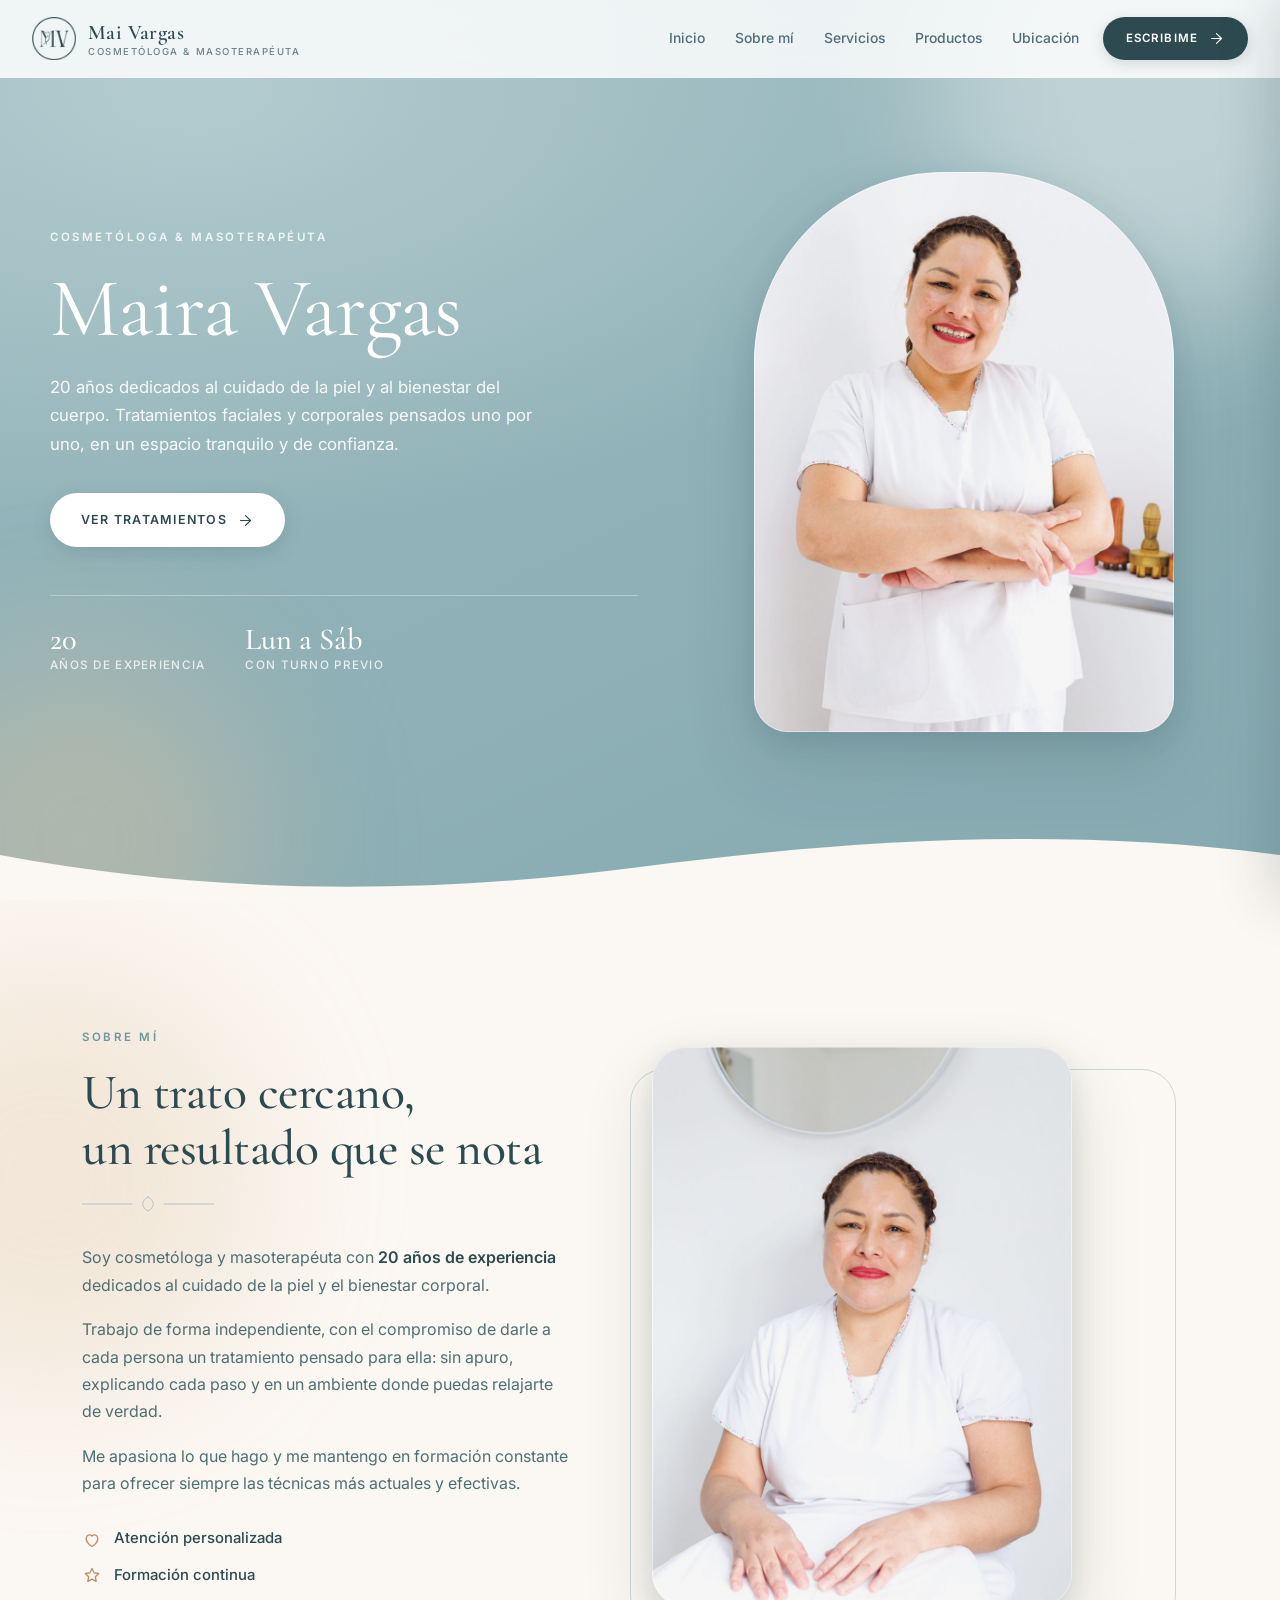
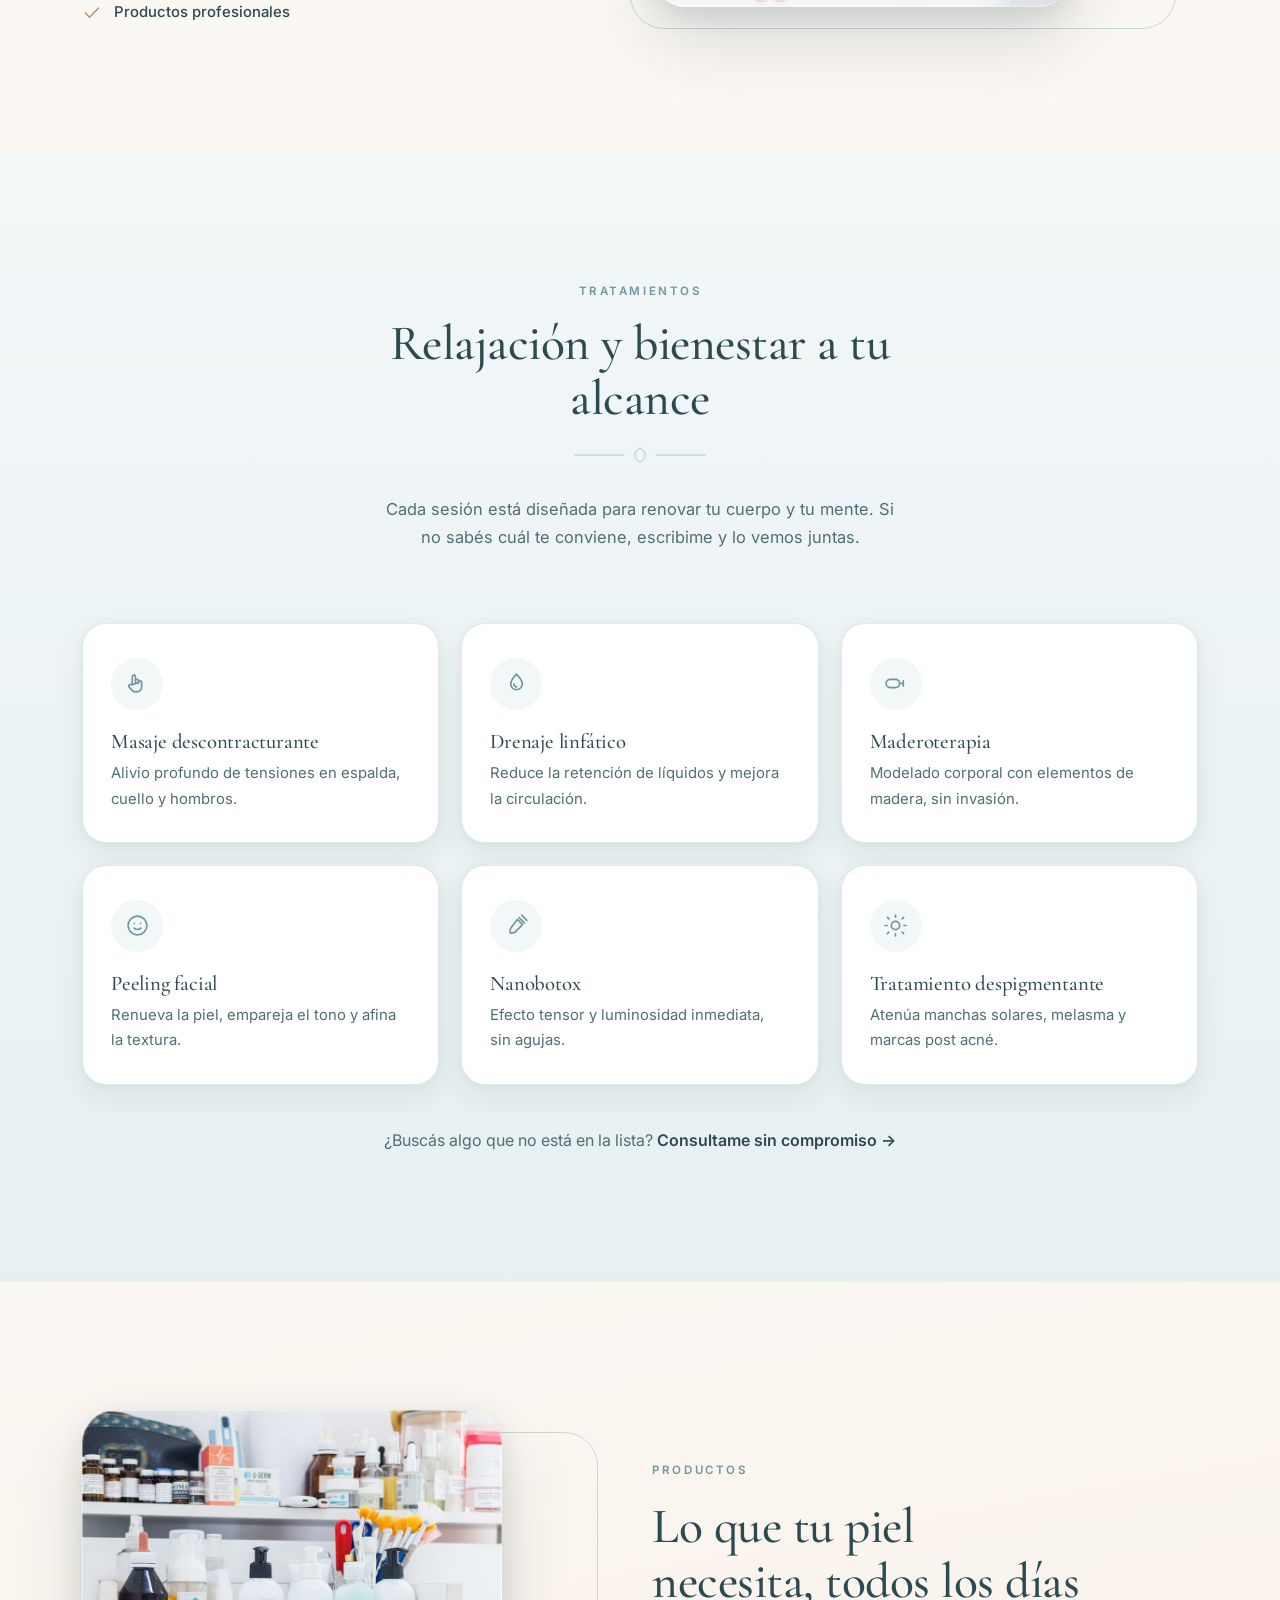
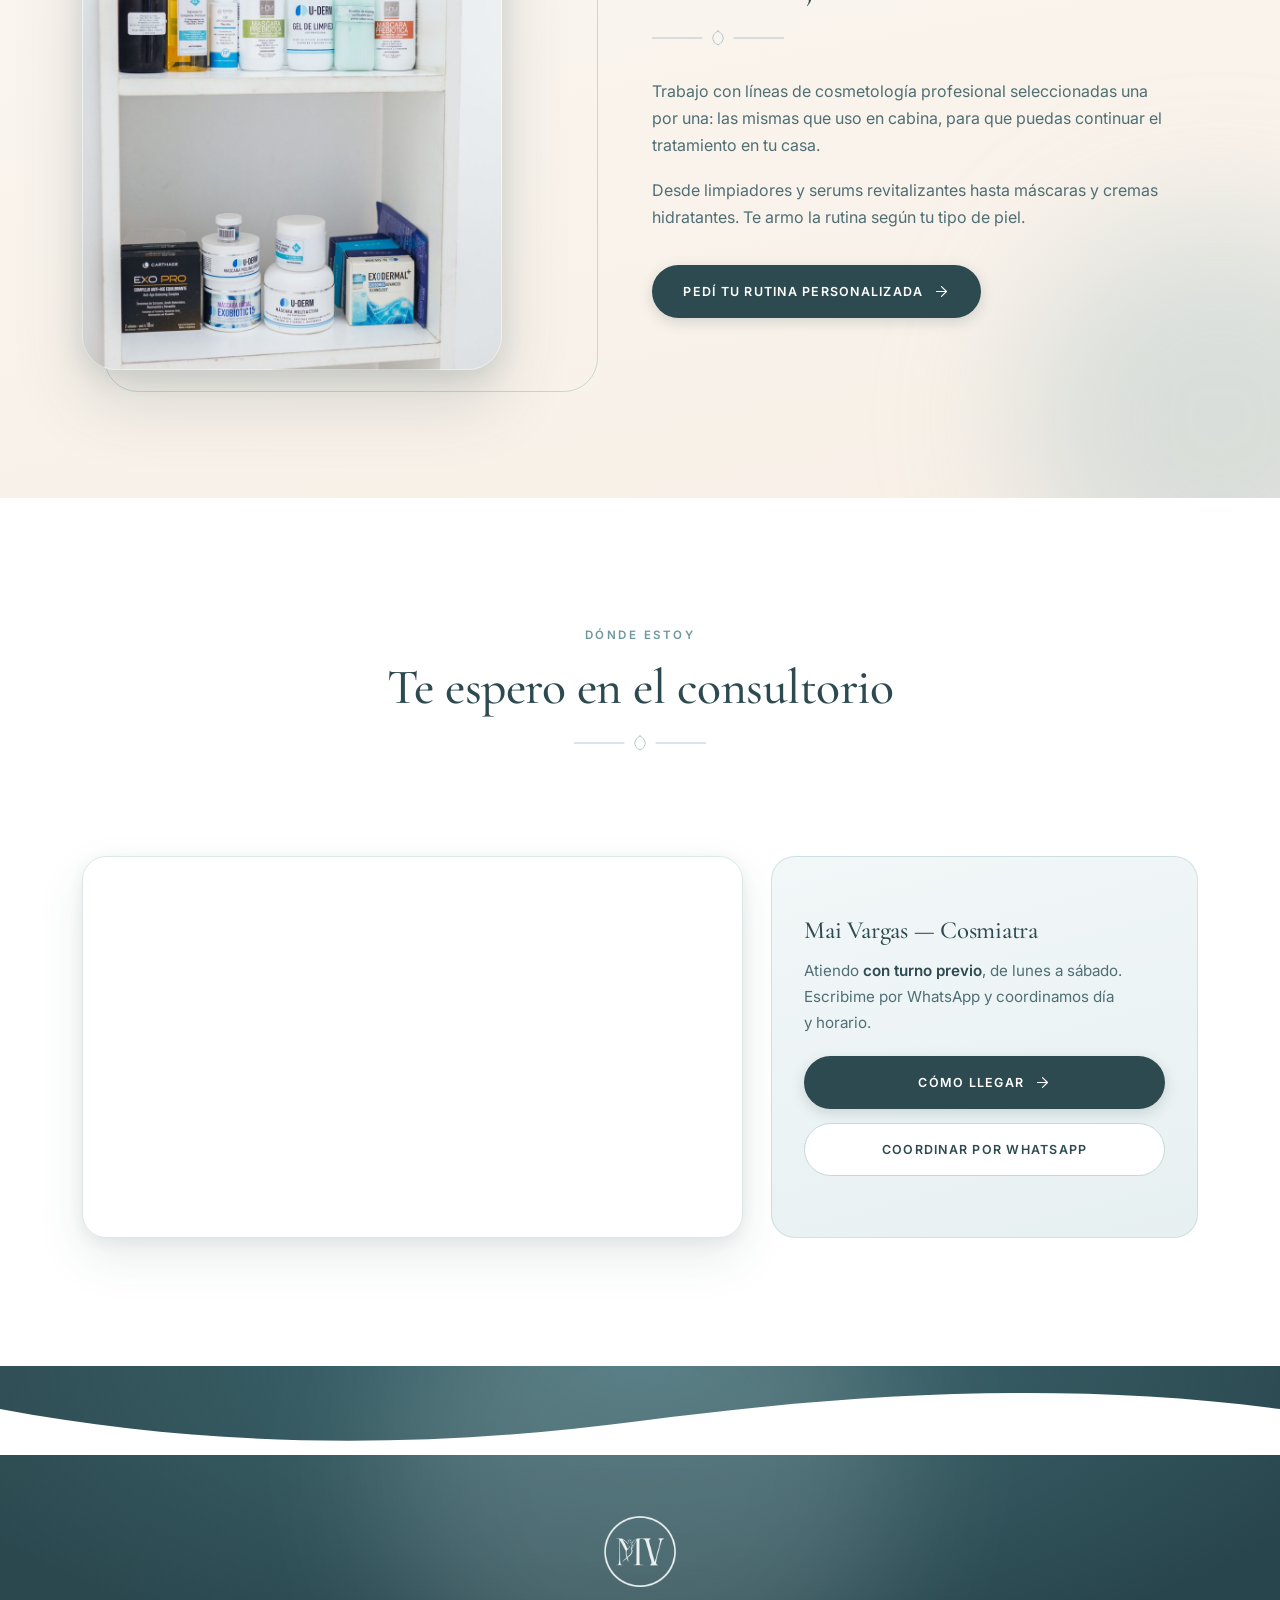
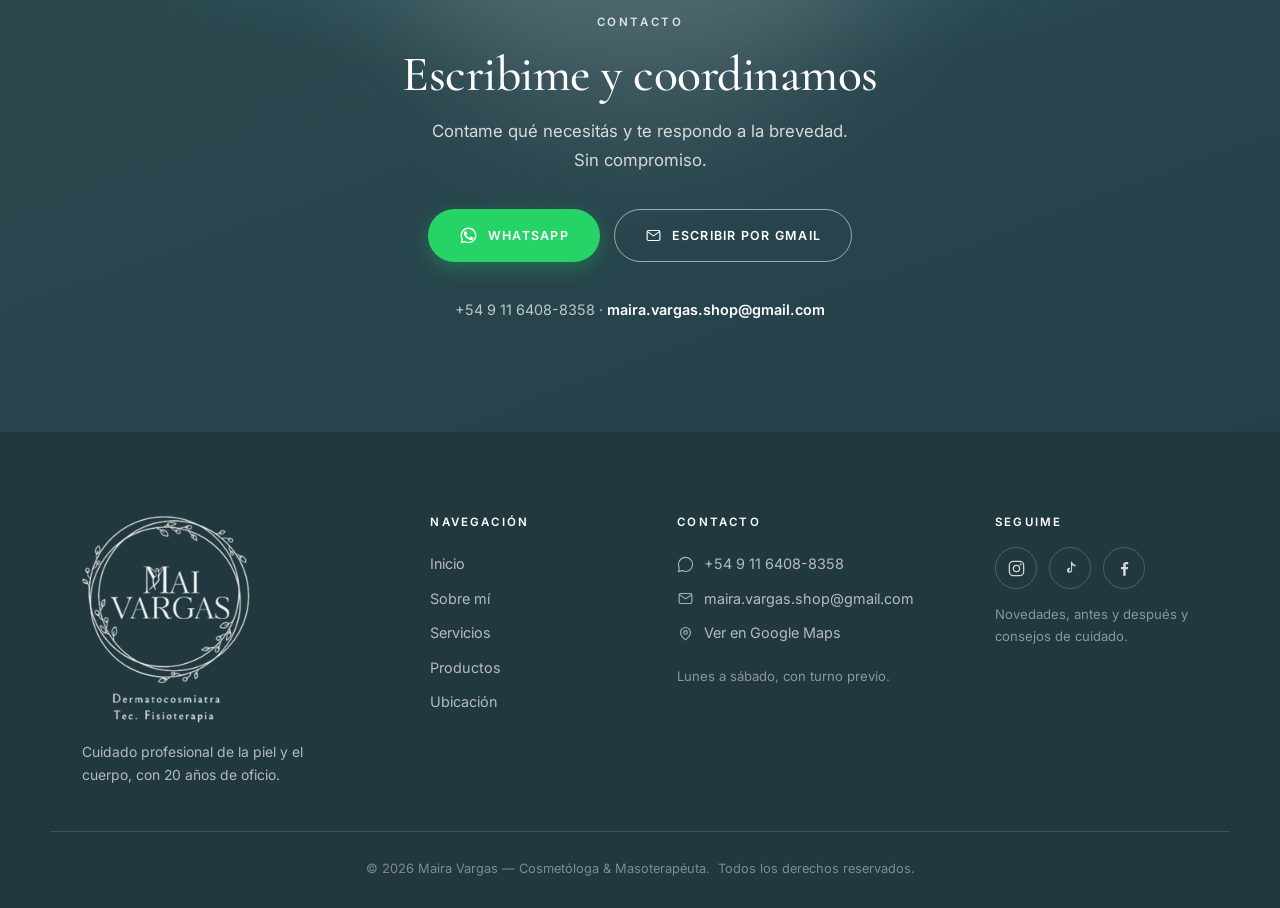
==== commit dfe808ce: "Cambiar foto del hero y simplificar botones - Nueva foto principal (imagen_prin.jpg) para el hero - " ====
--- a/Frontend/index.html
+++ b/Frontend/index.html
@@ -119,18 +119,7 @@
             </p>
 
             <div class="hero__acciones">
-              <a class="btn btn--claro" data-wa>
-                <svg class="ico-wa" viewBox="0 0 24 24" aria-hidden="true">
-                  <path
-                    d="M17.5 14.4c-.3-.2-1.7-.9-2-1-.3-.1-.5-.1-.7.1-.2.3-.7 1-.9 1.2-.2.2-.3.2-.6.1-1.7-.9-2.9-1.6-4-3.5-.3-.5.3-.5.9-1.6.1-.2 0-.4 0-.5s-.7-1.6-.9-2.2c-.2-.6-.5-.5-.7-.5h-.6c-.2 0-.5.1-.8.4-.3.3-1 1-1 2.5s1.1 2.9 1.2 3.1c.1.2 2.1 3.2 5.1 4.5 1.9.8 2.6.9 3.5.7.6-.1 1.7-.7 1.9-1.3.2-.7.2-1.2.2-1.3-.1-.2-.3-.2-.6-.4z"
-                  />
-                  <path
-                    d="M12 2C6.5 2 2 6.5 2 12c0 1.8.5 3.4 1.3 4.9L2 22l5.3-1.4c1.4.8 3 1.2 4.7 1.2 5.5 0 10-4.5 10-10S17.5 2 12 2zm0 18.2c-1.5 0-3-.4-4.2-1.2l-.3-.2-3.1.8.8-3-.2-.3C4.2 15 3.8 13.5 3.8 12c0-4.5 3.7-8.2 8.2-8.2s8.2 3.7 8.2 8.2-3.7 8.2-8.2 8.2z"
-                  />
-                </svg>
-                Consultar por WhatsApp
-              </a>
-              <a class="btn btn--fantasma" href="#servicios">
+              <a class="btn btn--claro" href="#servicios">
                 Ver tratamientos
                 <svg class="btn__ico" viewBox="0 0 24 24" aria-hidden="true">
                   <path d="M5 12h13M12 5l7 7-7 7" />
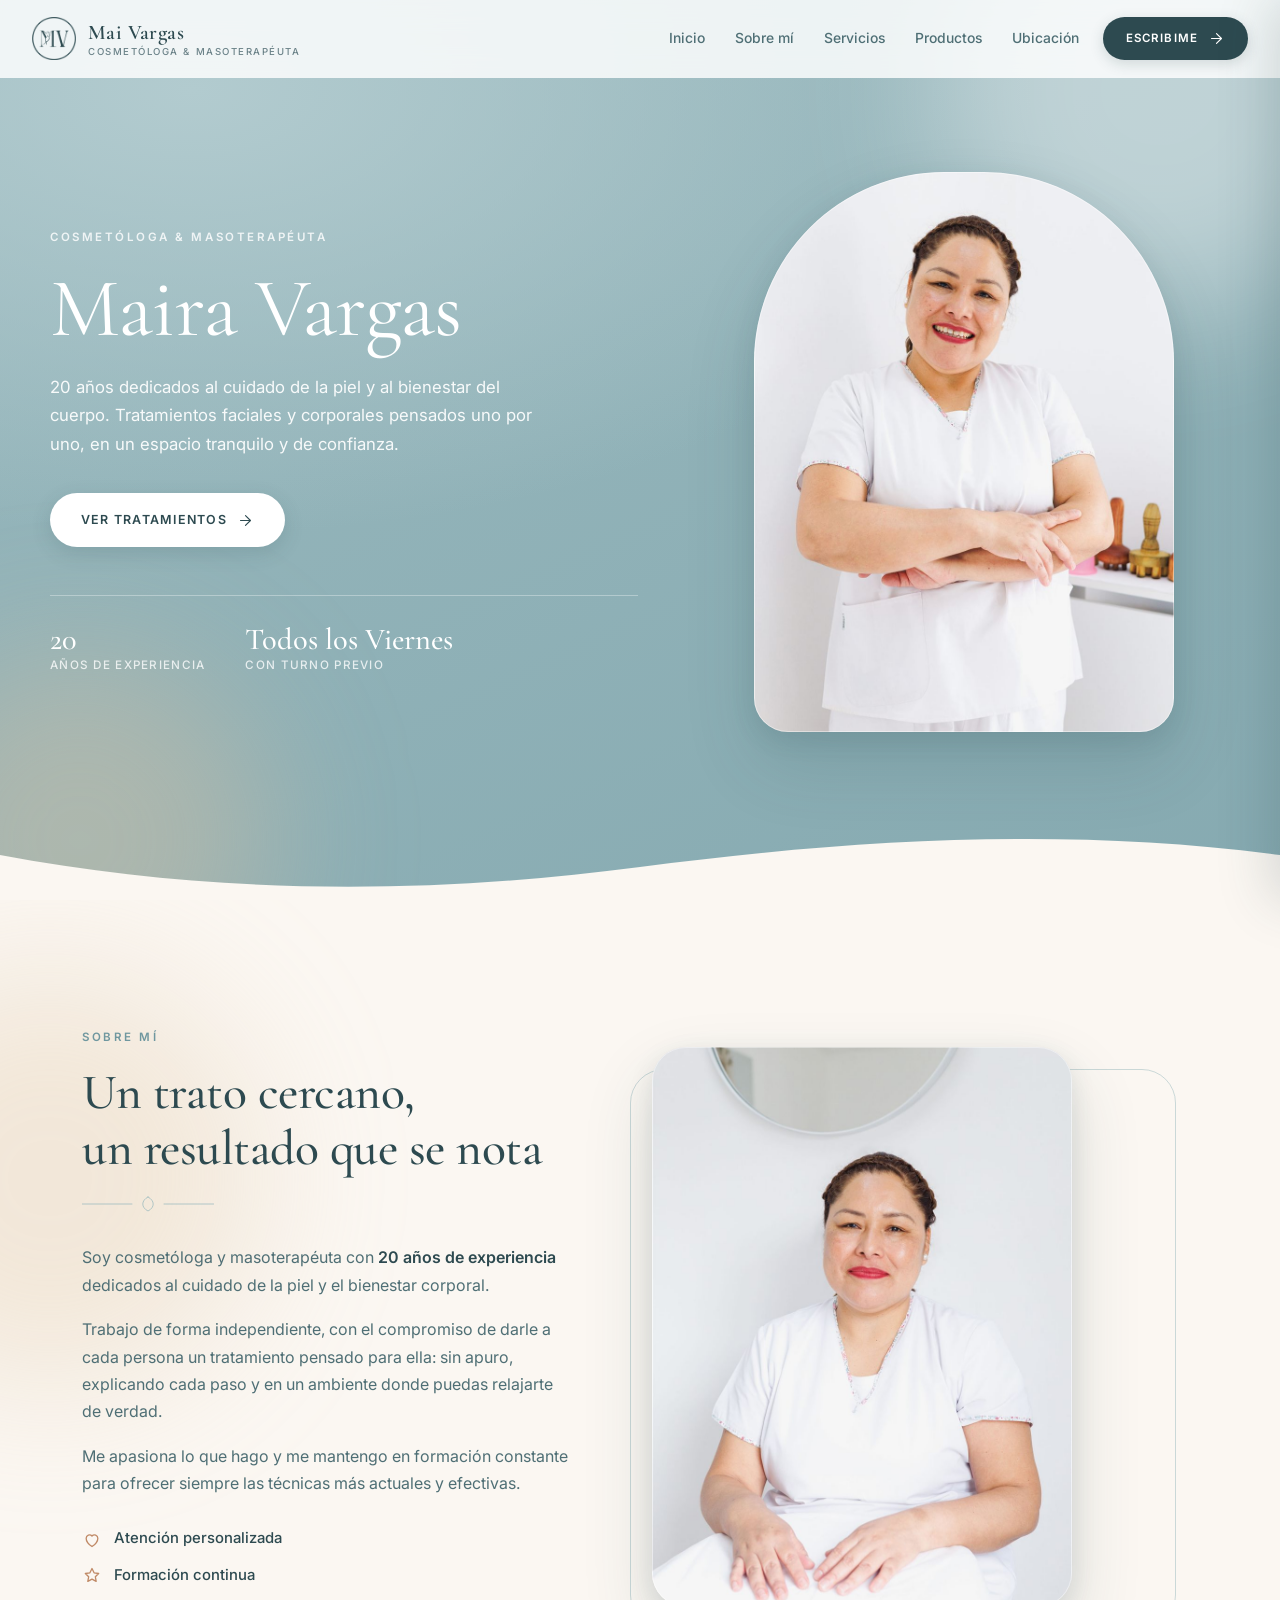
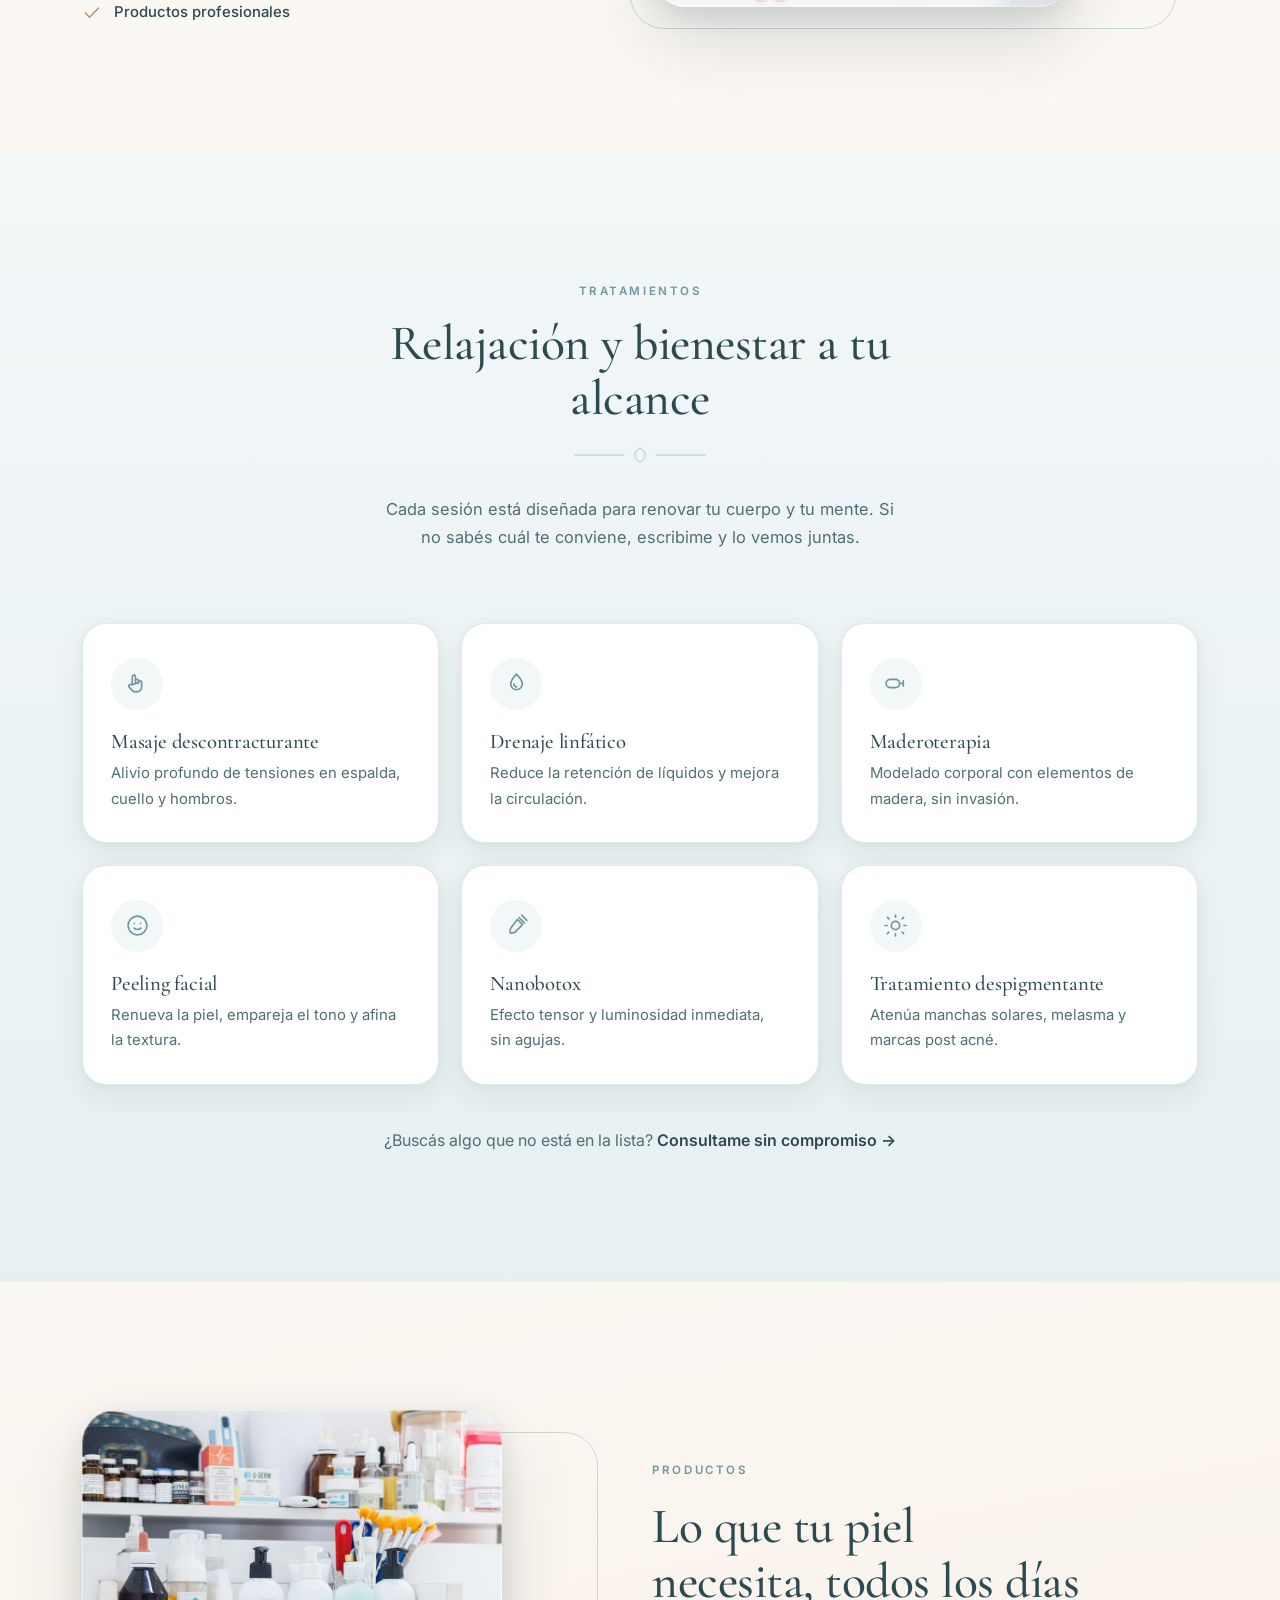
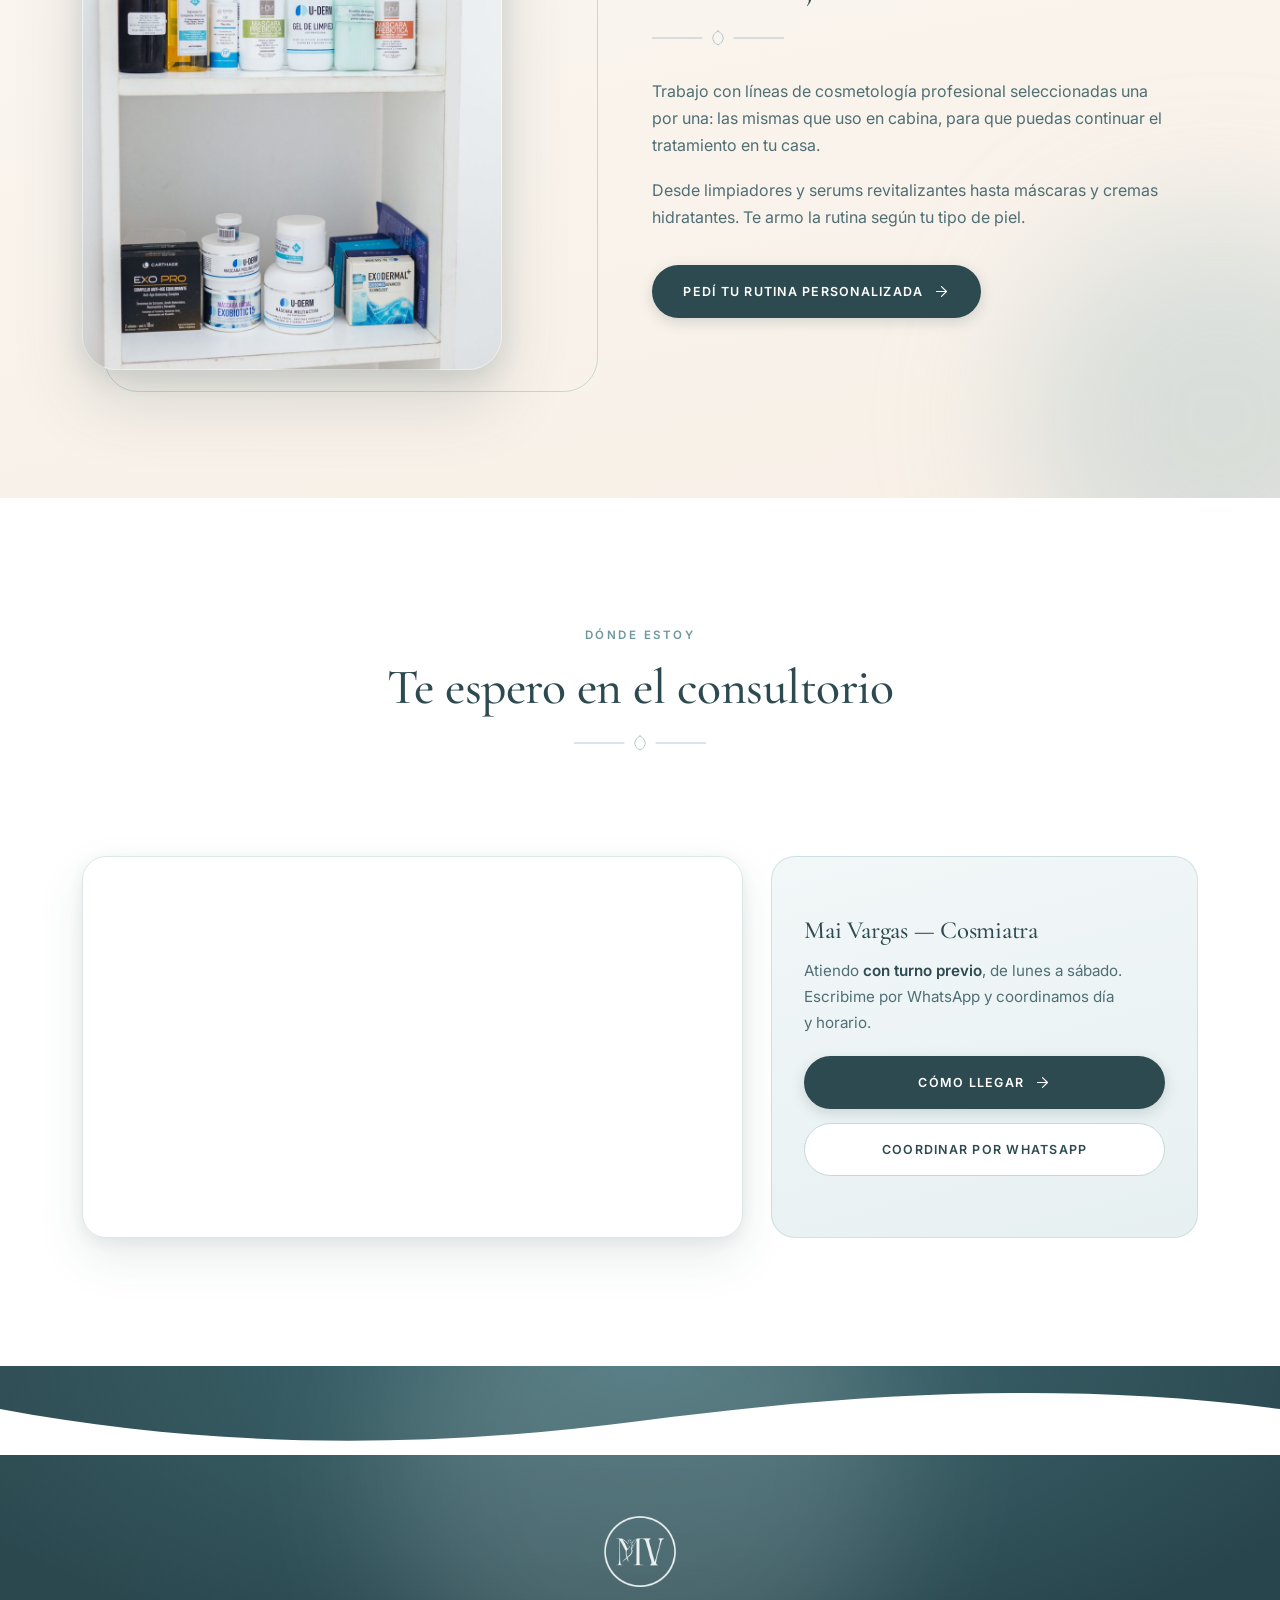
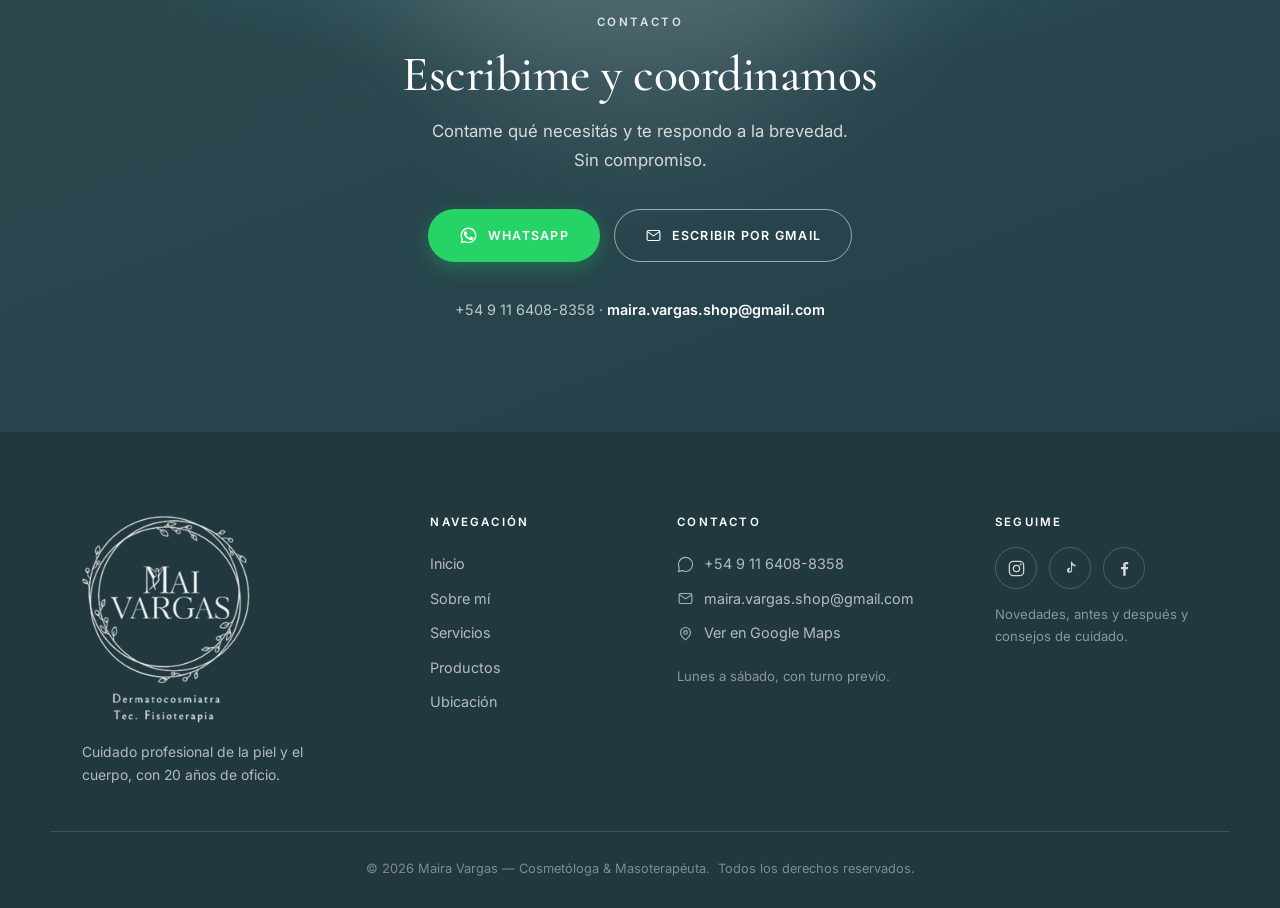
==== commit f9186d6d: "ultima version 26-08" ====
--- a/Frontend/index.html
+++ b/Frontend/index.html
@@ -19,7 +19,10 @@
     <!-- TODO: cuando confirmes el dominio final, cambiá las 2 rutas de imagen
          de abajo por la URL completa, ej: https://tudominio.com/assets/logo/og.png -->
     <meta property="og:type" content="website" />
-    <meta property="og:title" content="Mai Vargas | Cosmetóloga & Masoterapéuta" />
+    <meta
+      property="og:title"
+      content="Mai Vargas | Cosmetóloga & Masoterapéuta"
+    />
     <meta
       property="og:description"
       content="20 años de experiencia en tratamientos faciales y corporales. Pedí tu turno por WhatsApp."
@@ -83,7 +86,11 @@
 
     <!-- ============ MENÚ MÓVIL ============ -->
     <aside class="panel-movil" id="panel-movil" aria-label="Menú">
-      <button class="panel-movil__cerrar" id="btn-cerrar" aria-label="Cerrar menú">
+      <button
+        class="panel-movil__cerrar"
+        id="btn-cerrar"
+        aria-label="Cerrar menú"
+      >
         <svg viewBox="0 0 24 24" aria-hidden="true">
           <path d="M6 6l12 12M18 6L6 18" />
         </svg>
@@ -129,7 +136,9 @@
 
             <ul class="hero__datos">
               <li><strong>20</strong><span>años de experiencia</span></li>
-              <li><strong>Lun a Sáb</strong><span>con turno previo</span></li>
+              <li>
+                <strong>Todos los Viernes</strong><span>con turno previo</span>
+              </li>
             </ul>
           </div>
 
@@ -145,7 +154,12 @@
           </div>
         </div>
 
-        <svg class="onda onda--abajo" viewBox="0 0 1440 90" preserveAspectRatio="none" aria-hidden="true">
+        <svg
+          class="onda onda--abajo"
+          viewBox="0 0 1440 90"
+          preserveAspectRatio="none"
+          aria-hidden="true"
+        >
           <path d="M0 90V44c240 40 480 40 720 12s480-40 720-12v46z" />
         </svg>
       </section>
@@ -191,13 +205,17 @@
             <ul class="valores">
               <li>
                 <svg viewBox="0 0 24 24" aria-hidden="true">
-                  <path d="M12 21s-7-4.5-7-10a4 4 0 017-2.6A4 4 0 0119 11c0 5.5-7 10-7 10z" />
+                  <path
+                    d="M12 21s-7-4.5-7-10a4 4 0 017-2.6A4 4 0 0119 11c0 5.5-7 10-7 10z"
+                  />
                 </svg>
                 Atención personalizada
               </li>
               <li>
                 <svg viewBox="0 0 24 24" aria-hidden="true">
-                  <path d="M12 3l2.5 5.2 5.5.8-4 3.9 1 5.6-5-2.7-5 2.7 1-5.6-4-3.9 5.5-.8z" />
+                  <path
+                    d="M12 3l2.5 5.2 5.5.8-4 3.9 1 5.6-5-2.7-5 2.7 1-5.6-4-3.9 5.5-.8z"
+                  />
                 </svg>
                 Formación continua
               </li>
@@ -218,13 +236,17 @@
           <header class="titulo-seccion animar">
             <p class="ancla">Tratamientos</p>
             <h2>Relajación y bienestar a tu alcance</h2>
-            <svg class="ornamento ornamento--centro" viewBox="0 0 132 16" aria-hidden="true">
+            <svg
+              class="ornamento ornamento--centro"
+              viewBox="0 0 132 16"
+              aria-hidden="true"
+            >
               <path d="M0 8h50M82 8h50" />
               <path d="M66 1c-7 3.5-7 10.5 0 14 7-3.5 7-10.5 0-14z" />
             </svg>
             <p class="titulo-seccion__bajada">
-              Cada sesión está diseñada para renovar tu cuerpo y tu mente.
-              Si no sabés cuál te conviene, escribime y lo vemos juntas.
+              Cada sesión está diseñada para renovar tu cuerpo y tu mente. Si no
+              sabés cuál te conviene, escribime y lo vemos juntas.
             </p>
           </header>
 
@@ -232,7 +254,9 @@
             <li class="servicio animar">
               <span class="servicio__ico">
                 <svg viewBox="0 0 24 24" aria-hidden="true">
-                  <path d="M7 13V5.5a1.5 1.5 0 013 0V11m0-1.5a1.5 1.5 0 013 0V12m0-1a1.5 1.5 0 013 0v4a5 5 0 01-5 5h-1.2a4 4 0 01-3-1.4L4 15.5a1.6 1.6 0 012.3-2.2z" />
+                  <path
+                    d="M7 13V5.5a1.5 1.5 0 013 0V11m0-1.5a1.5 1.5 0 013 0V12m0-1a1.5 1.5 0 013 0v4a5 5 0 01-5 5h-1.2a4 4 0 01-3-1.4L4 15.5a1.6 1.6 0 012.3-2.2z"
+                  />
                 </svg>
               </span>
               <h3>Masaje descontracturante</h3>
@@ -242,7 +266,9 @@
             <li class="servicio animar">
               <span class="servicio__ico">
                 <svg viewBox="0 0 24 24" aria-hidden="true">
-                  <path d="M12 3s5.5 5.6 5.5 9.3A5.5 5.5 0 0112 18a5.5 5.5 0 01-5.5-5.7C6.5 8.6 12 3 12 3z" />
+                  <path
+                    d="M12 3s5.5 5.6 5.5 9.3A5.5 5.5 0 0112 18a5.5 5.5 0 01-5.5-5.7C6.5 8.6 12 3 12 3z"
+                  />
                   <path d="M9.6 12.6a2.6 2.6 0 002.4 2.6" />
                 </svg>
               </span>
@@ -275,7 +301,9 @@
             <li class="servicio animar">
               <span class="servicio__ico">
                 <svg viewBox="0 0 24 24" aria-hidden="true">
-                  <path d="M14.5 4.5l5 5M17 2l5 5M12.8 6.2l5 5-7.4 7.4-3.6.7a1 1 0 01-1.1-1.1l.7-3.6z" />
+                  <path
+                    d="M14.5 4.5l5 5M17 2l5 5M12.8 6.2l5 5-7.4 7.4-3.6.7a1 1 0 01-1.1-1.1l.7-3.6z"
+                  />
                 </svg>
               </span>
               <h3>Nanobotox</h3>
@@ -286,7 +314,9 @@
               <span class="servicio__ico">
                 <svg viewBox="0 0 24 24" aria-hidden="true">
                   <circle cx="12" cy="12" r="4" />
-                  <path d="M12 2v2M12 20v2M4.2 4.2l1.4 1.4M18.4 18.4l1.4 1.4M2 12h2M20 12h2M4.2 19.8l1.4-1.4M18.4 5.6l1.4-1.4" />
+                  <path
+                    d="M12 2v2M12 20v2M4.2 4.2l1.4 1.4M18.4 18.4l1.4 1.4M2 12h2M20 12h2M4.2 19.8l1.4-1.4M18.4 5.6l1.4-1.4"
+                  />
                 </svg>
               </span>
               <h3>Tratamiento despigmentante</h3>
@@ -349,7 +379,11 @@
           <header class="titulo-seccion animar">
             <p class="ancla">Dónde estoy</p>
             <h2>Te espero en el consultorio</h2>
-            <svg class="ornamento ornamento--centro" viewBox="0 0 132 16" aria-hidden="true">
+            <svg
+              class="ornamento ornamento--centro"
+              viewBox="0 0 132 16"
+              aria-hidden="true"
+            >
               <path d="M0 8h50M82 8h50" />
               <path d="M66 1c-7 3.5-7 10.5 0 14 7-3.5 7-10.5 0-14z" />
             </svg>
@@ -393,7 +427,12 @@
       <!-- ============ CONTACTO ============ -->
       <section id="contacto" class="contacto">
         <span class="mancha mancha--e" aria-hidden="true"></span>
-        <svg class="onda onda--arriba" viewBox="0 0 1440 90" preserveAspectRatio="none" aria-hidden="true">
+        <svg
+          class="onda onda--arriba"
+          viewBox="0 0 1440 90"
+          preserveAspectRatio="none"
+          aria-hidden="true"
+        >
           <path d="M0 0v46c240-40 480-40 720-12s480 40 720 12V0z" />
         </svg>
 
@@ -426,7 +465,11 @@
             </a>
 
             <a class="btn btn--fantasma" data-mail>
-              <svg class="btn__ico btn__ico--fijo" viewBox="0 0 24 24" aria-hidden="true">
+              <svg
+                class="btn__ico btn__ico--fijo"
+                viewBox="0 0 24 24"
+                aria-hidden="true"
+              >
                 <rect x="3" y="5" width="18" height="14" rx="2" />
                 <path d="M3.5 6.5l8.5 6 8.5-6" />
               </svg>
@@ -472,7 +515,9 @@
           <h3>Contacto</h3>
           <a data-wa class="pie__dato">
             <svg viewBox="0 0 24 24" aria-hidden="true">
-              <path d="M12 2C6.5 2 2 6.5 2 12c0 1.8.5 3.4 1.3 4.9L2 22l5.3-1.4c1.4.8 3 1.2 4.7 1.2 5.5 0 10-4.5 10-10S17.5 2 12 2z" />
+              <path
+                d="M12 2C6.5 2 2 6.5 2 12c0 1.8.5 3.4 1.3 4.9L2 22l5.3-1.4c1.4.8 3 1.2 4.7 1.2 5.5 0 10-4.5 10-10S17.5 2 12 2z"
+              />
             </svg>
             <span data-wa-texto></span>
           </a>
@@ -490,7 +535,9 @@
             rel="noopener"
           >
             <svg viewBox="0 0 24 24" aria-hidden="true">
-              <path d="M12 21s7-5.6 7-10.5A7 7 0 005 10.5C5 15.4 12 21 12 21z" />
+              <path
+                d="M12 21s7-5.6 7-10.5A7 7 0 005 10.5C5 15.4 12 21 12 21z"
+              />
               <circle cx="12" cy="10.5" r="2.5" />
             </svg>
             Ver en Google Maps
@@ -510,7 +557,13 @@
               <svg viewBox="0 0 24 24" aria-hidden="true">
                 <rect x="3" y="3" width="18" height="18" rx="5" />
                 <circle cx="12" cy="12" r="4" />
-                <circle cx="17.2" cy="6.8" r="1.2" fill="currentColor" stroke="none" />
+                <circle
+                  cx="17.2"
+                  cy="6.8"
+                  r="1.2"
+                  fill="currentColor"
+                  stroke="none"
+                />
               </svg>
             </a>
 
@@ -535,7 +588,12 @@
             </a>
 
             <!-- FACEBOOK: reemplazar el "#" de abajo por la URL del perfil -->
-            <a href="#" target="_blank" rel="noopener" aria-label="Facebook de Mai Vargas">
+            <a
+              href="#"
+              target="_blank"
+              rel="noopener"
+              aria-label="Facebook de Mai Vargas"
+            >
               <svg viewBox="0 0 24 24" aria-hidden="true">
                 <path
                   d="M13.5 21v-8h2.7l.4-3h-3.1V8.1c0-.9.3-1.5 1.5-1.5h1.7V3.9c-.3 0-1.3-.1-2.4-.1-2.4 0-4 1.5-4 4.1V10H7.5v3h2.8v8h3.2z"
@@ -552,7 +610,10 @@
       </div>
 
       <div class="pie__legal">
-        <span>© <span id="anio"></span> Maira Vargas — Cosmetóloga &amp; Masoterapéuta.</span>
+        <span
+          >© <span id="anio"></span> Maira Vargas — Cosmetóloga &amp;
+          Masoterapéuta.</span
+        >
         <span>Todos los derechos reservados.</span>
       </div>
     </footer>
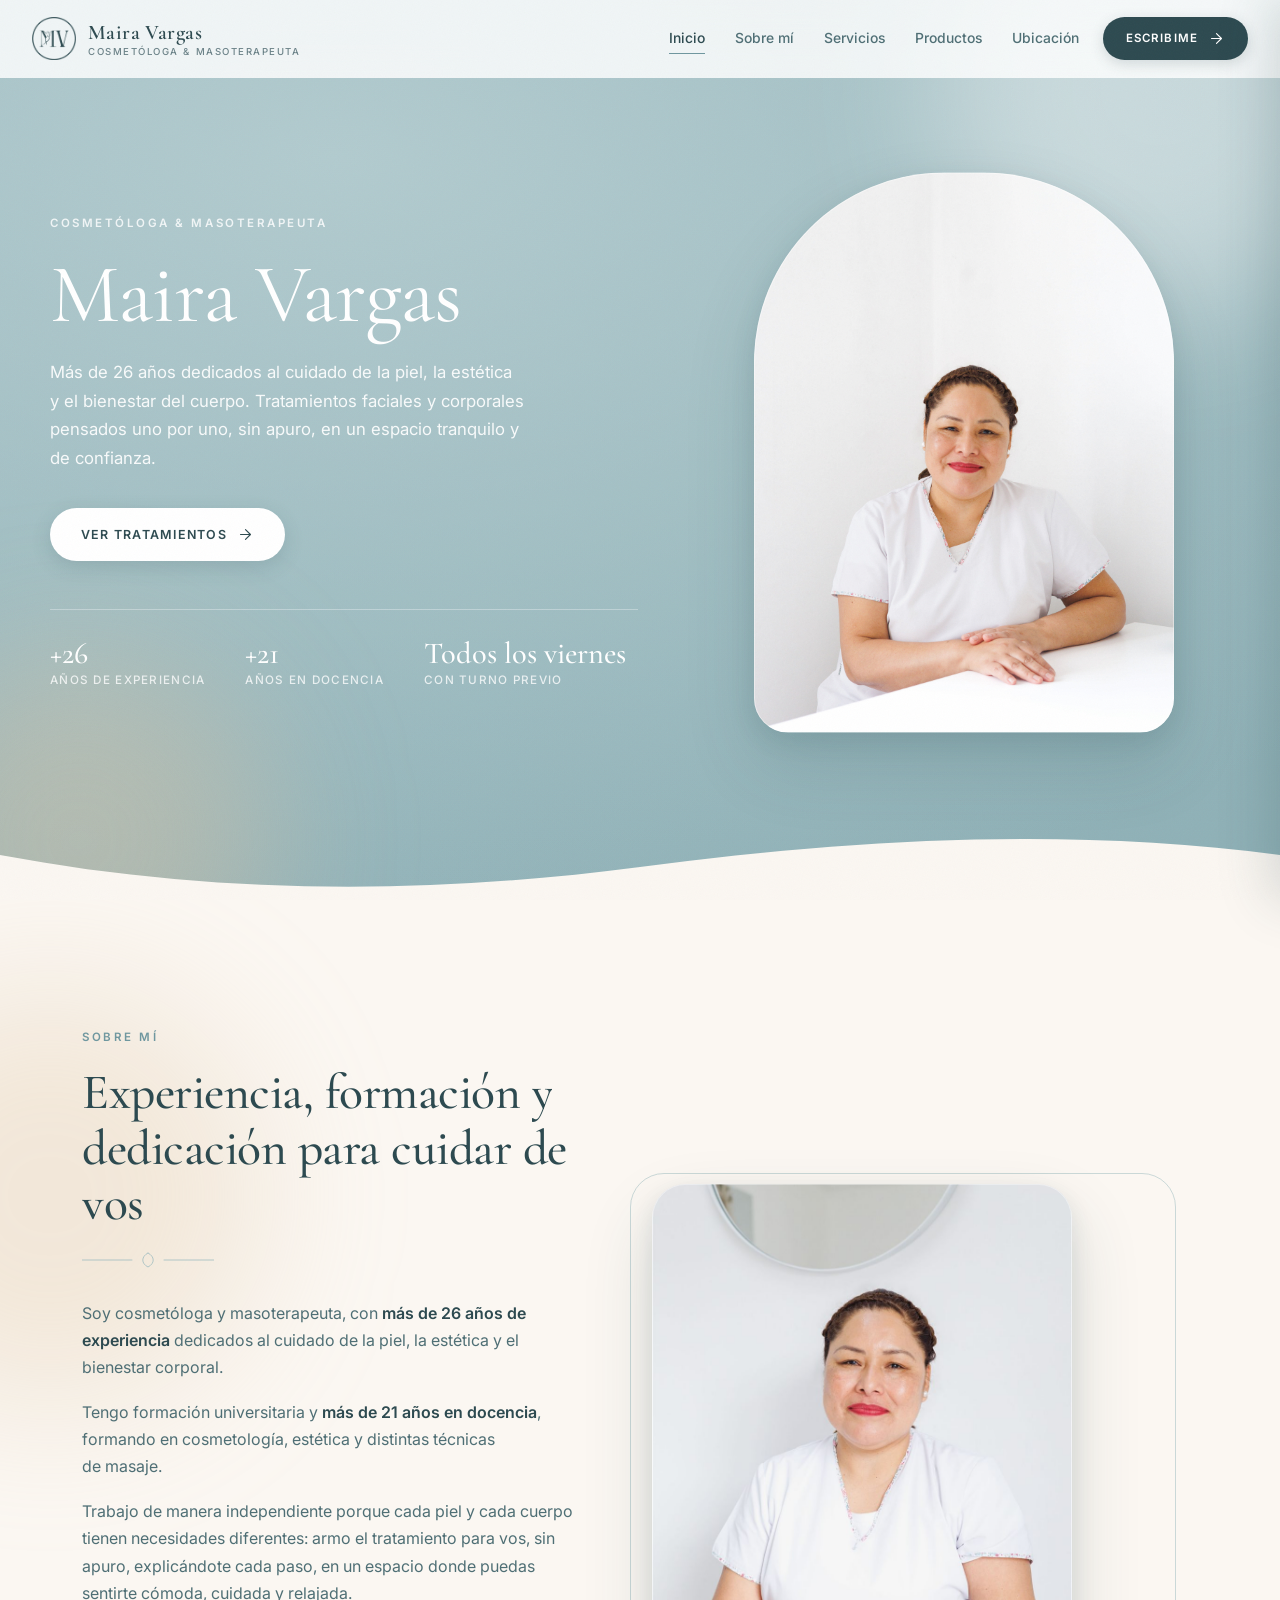
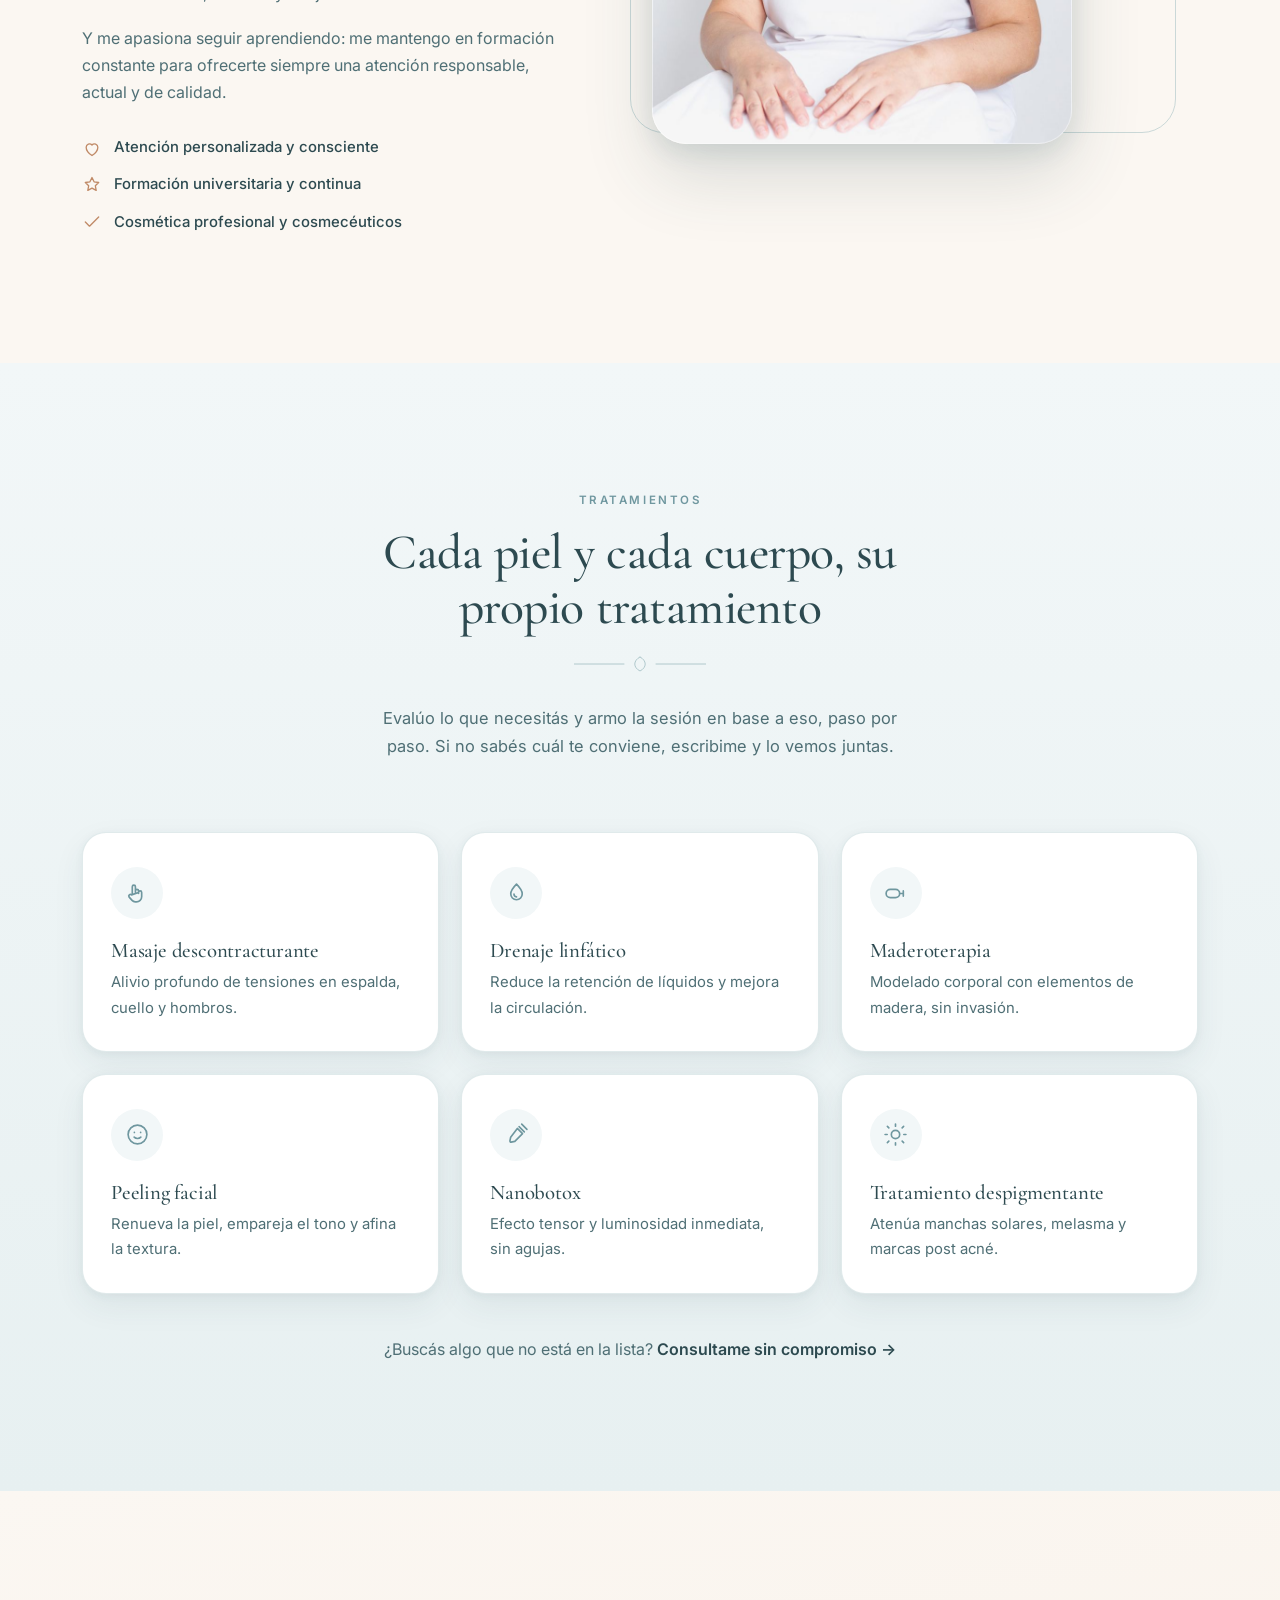
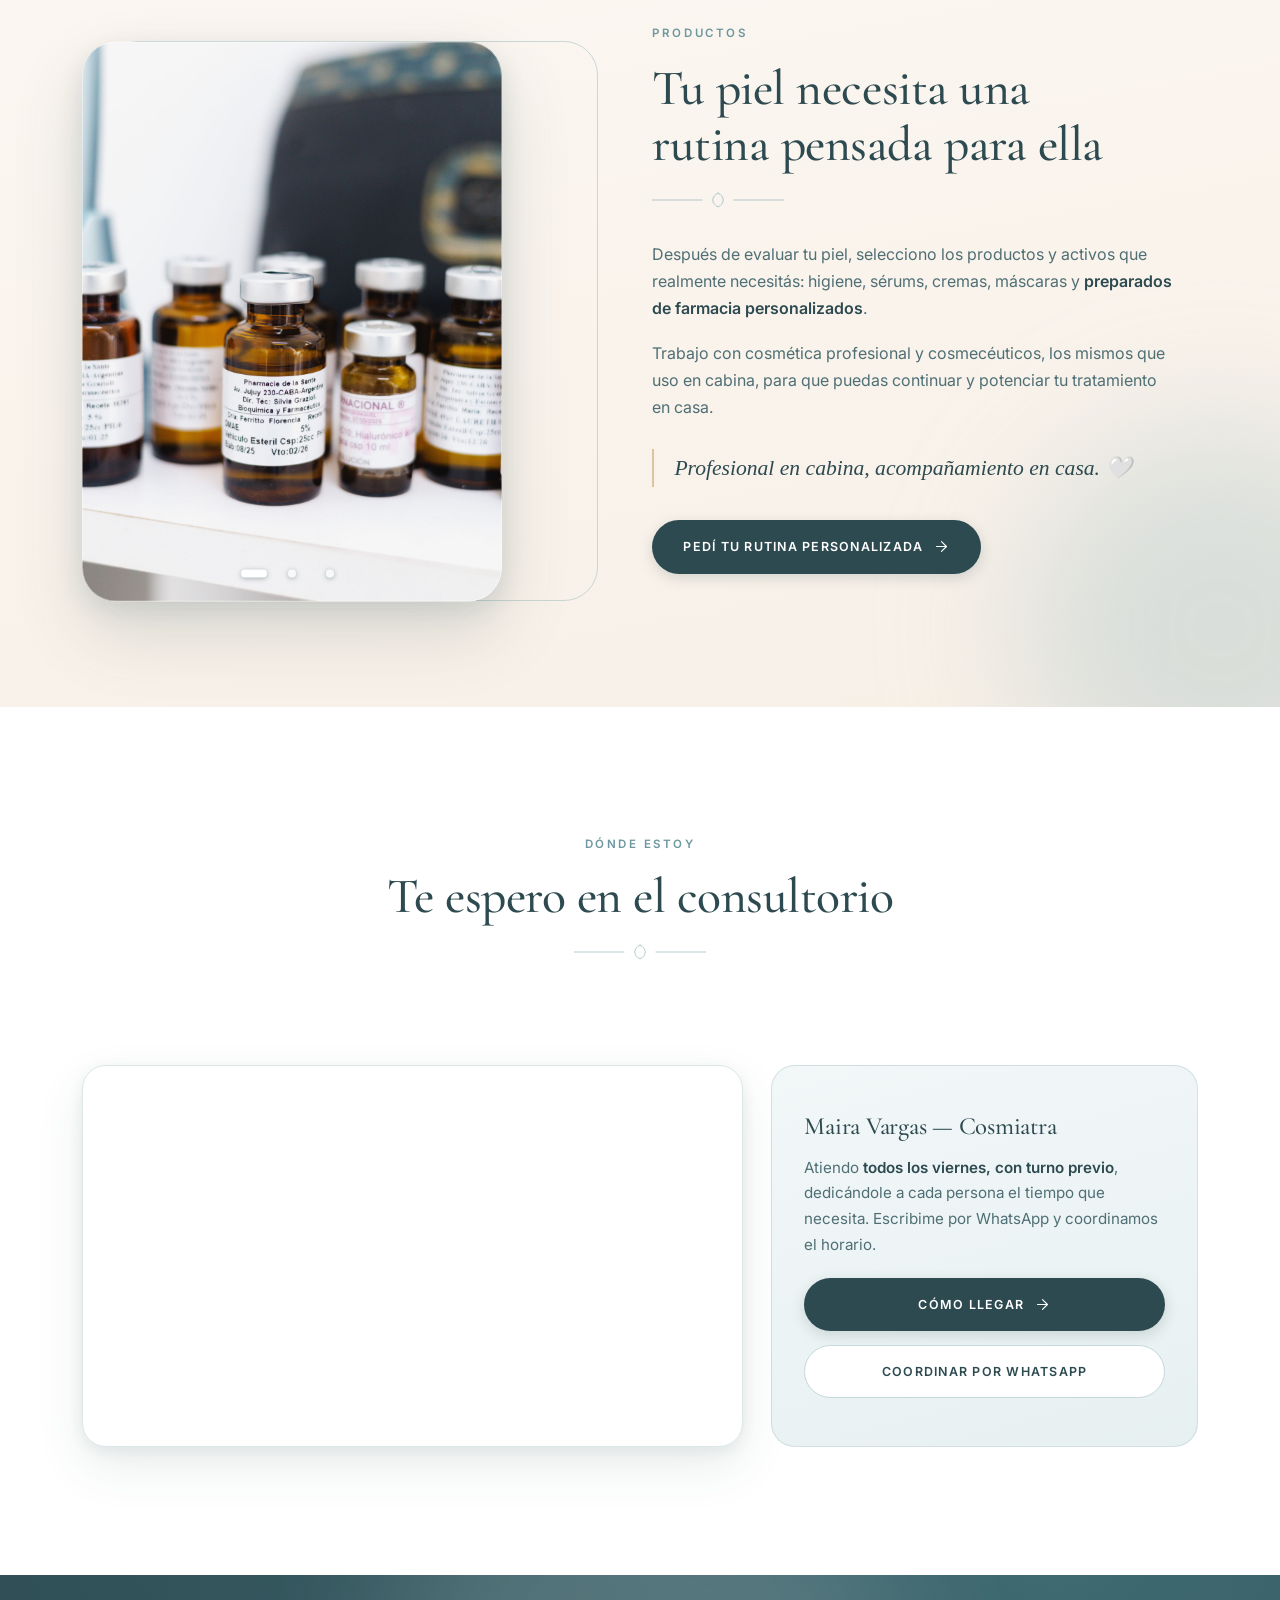
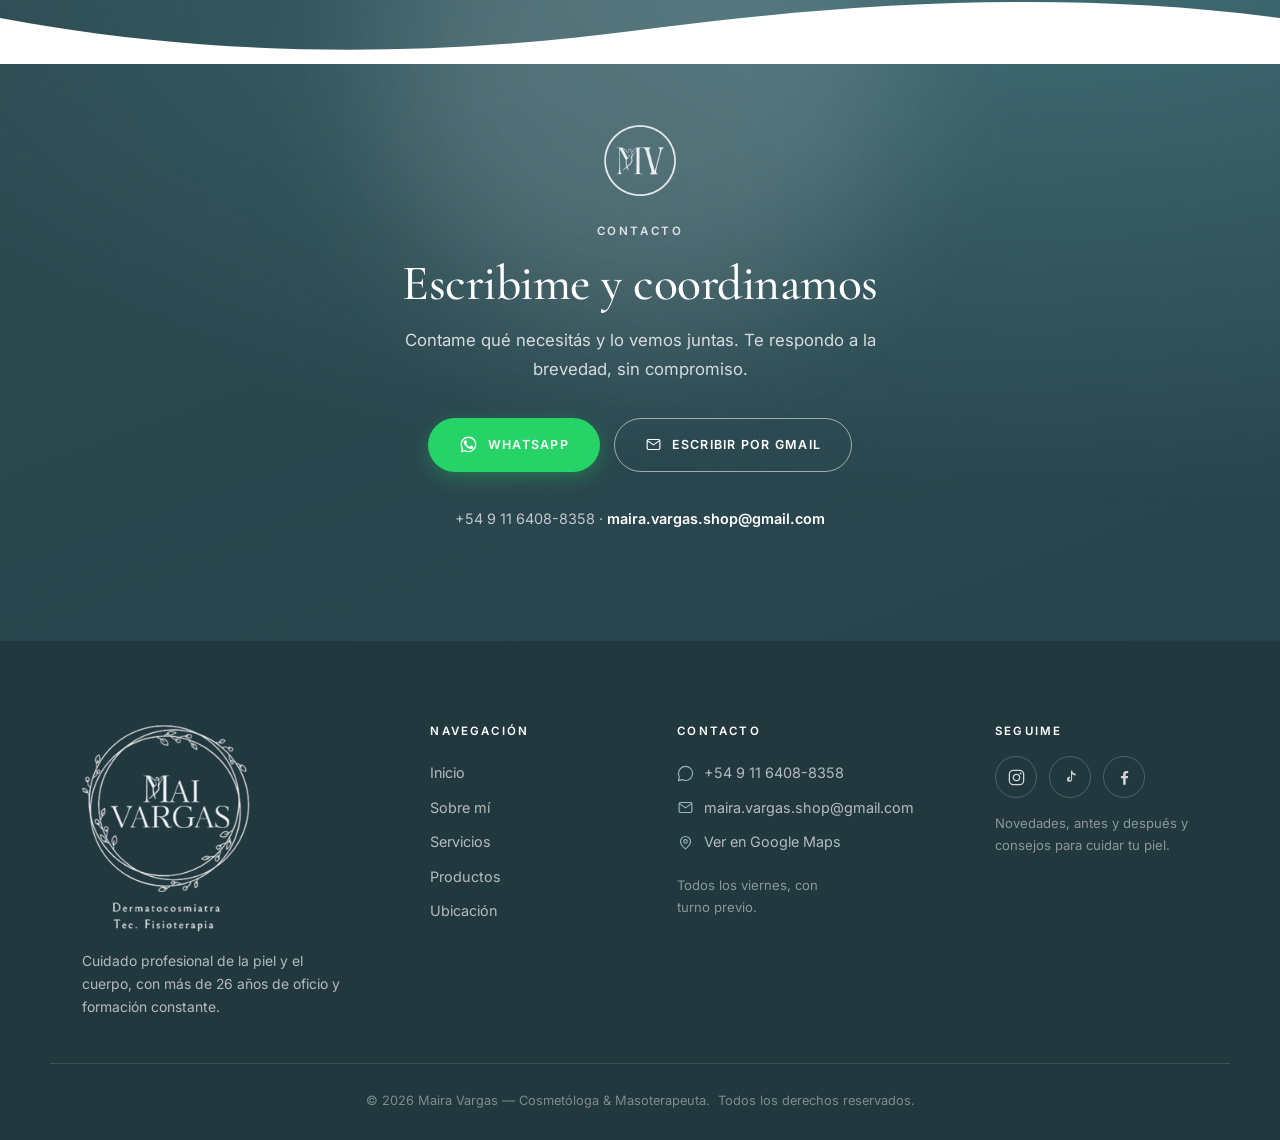
==== commit 4135bc59: "cambio dinamico 27/08" ====
--- a/Frontend/index.html
+++ b/Frontend/index.html
@@ -1,14 +1,136 @@
 <!doctype html>
-<html lang="es">
+<html lang="es-AR">
   <head>
     <meta charset="UTF-8" />
     <meta name="viewport" content="width=device-width, initial-scale=1.0" />
-    <title>Mai Vargas | Cosmetóloga & Masoterapéuta</title>
+    <title>
+      Maira Vargas | Cosmetóloga y Masoterapeuta — San Miguel, Buenos Aires
+    </title>
     <meta
       name="description"
-      content="Maira Vargas — cosmetóloga y masoterapéuta con 20 años de experiencia. Tratamientos faciales y corporales personalizados. Pedí tu turno por WhatsApp."
-    />
+      content="Cosmetóloga y masoterapeuta con más de 26 años de experiencia y formación universitaria. Tratamientos faciales y corporales personalizados: drenaje linfático, maderoterapia, peeling, nanobotox y masajes. Pedí tu turno por WhatsApp."
+    />
+    <meta
+      name="keywords"
+      content="cosmetóloga, masoterapeuta, cosmiatra, drenaje linfático, maderoterapia, peeling facial, nanobotox, masaje descontracturante, tratamiento despigmentante, San Miguel, Buenos Aires"
+    />
+    <meta name="author" content="Maira Vargas" />
+    <meta name="robots" content="index, follow, max-image-preview:large" />
     <meta name="theme-color" content="#9AB9BE" />
+
+    <link rel="canonical" href="https://mairavargas.netlify.app/" />
+
+    <!-- Datos del negocio para Google (resultados enriquecidos / Maps) -->
+    <script type="application/ld+json">
+      {
+        "@context": "https://schema.org",
+        "@type": "HealthAndBeautyBusiness",
+        "@id": "https://mairavargas.netlify.app/#negocio",
+        "name": "Maira Vargas — Cosmiatra",
+        "alternateName": "Maira Vargas, Cosmetóloga y Masoterapeuta",
+        "description": "Cosmetóloga y masoterapeuta con más de 26 años de experiencia y formación universitaria. Tratamientos faciales y corporales personalizados.",
+        "url": "https://mairavargas.netlify.app/",
+        "image": "https://mairavargas.netlify.app/assets/logo/og.png",
+        "logo": "https://mairavargas.netlify.app/assets/logo/completo-marca.png",
+        "telephone": "+5491164088358",
+        "email": "maira.vargas.shop@gmail.com",
+        "priceRange": "$$",
+        "currenciesAccepted": "ARS",
+        "address": {
+          "@type": "PostalAddress",
+          "addressLocality": "San Miguel",
+          "addressRegion": "Buenos Aires",
+          "addressCountry": "AR"
+        },
+        "geo": {
+          "@type": "GeoCoordinates",
+          "latitude": -34.5398568,
+          "longitude": -58.7149944
+        },
+        "hasMap": "https://www.google.com/maps/place/Mai+Vargas+Cosmiatra/@-34.5422822,-58.7144401,15z",
+        "openingHoursSpecification": [
+          {
+            "@type": "OpeningHoursSpecification",
+            "dayOfWeek": ["Friday"],
+            "description": "Atiende los viernes, solo con turno previo"
+          }
+        ],
+        "sameAs": [
+          "https://www.instagram.com/mai.vargas_/",
+          "https://www.tiktok.com/@maira.vargas70"
+        ],
+        "founder": {
+          "@type": "Person",
+          "name": "Maira Vargas",
+          "jobTitle": "Cosmetóloga y Masoterapeuta",
+          "knowsAbout": [
+            "Cosmetología",
+            "Estética facial",
+            "Masoterapia",
+            "Drenaje linfático",
+            "Maderoterapia"
+          ]
+        },
+        "areaServed": {
+          "@type": "AdministrativeArea",
+          "name": "San Miguel y zona noroeste del Gran Buenos Aires"
+        },
+        "hasOfferCatalog": {
+          "@type": "OfferCatalog",
+          "name": "Tratamientos faciales y corporales",
+          "itemListElement": [
+            {
+              "@type": "Offer",
+              "itemOffered": {
+                "@type": "Service",
+                "name": "Masaje descontracturante",
+                "description": "Alivio profundo de tensiones en espalda, cuello y hombros."
+              }
+            },
+            {
+              "@type": "Offer",
+              "itemOffered": {
+                "@type": "Service",
+                "name": "Drenaje linfático",
+                "description": "Reduce la retención de líquidos y mejora la circulación."
+              }
+            },
+            {
+              "@type": "Offer",
+              "itemOffered": {
+                "@type": "Service",
+                "name": "Maderoterapia",
+                "description": "Modelado corporal con elementos de madera, sin invasión."
+              }
+            },
+            {
+              "@type": "Offer",
+              "itemOffered": {
+                "@type": "Service",
+                "name": "Peeling facial",
+                "description": "Renueva la piel, empareja el tono y afina la textura."
+              }
+            },
+            {
+              "@type": "Offer",
+              "itemOffered": {
+                "@type": "Service",
+                "name": "Nanobotox",
+                "description": "Efecto tensor y luminosidad inmediata, sin agujas."
+              }
+            },
+            {
+              "@type": "Offer",
+              "itemOffered": {
+                "@type": "Service",
+                "name": "Tratamiento despigmentante",
+                "description": "Atenúa manchas solares, melasma y marcas post acné."
+              }
+            }
+          ]
+        }
+      }
+    </script>
 
     <!-- Ícono de la pestaña / celular -->
     <link rel="icon" href="assets/logo/favicon-32.png" sizes="32x32" />
@@ -16,21 +138,39 @@
     <link rel="apple-touch-icon" href="assets/logo/apple-touch-icon.png" />
 
     <!-- Vista previa al compartir el link (WhatsApp, Instagram, Facebook) -->
-    <!-- TODO: cuando confirmes el dominio final, cambiá las 2 rutas de imagen
-         de abajo por la URL completa, ej: https://tudominio.com/assets/logo/og.png -->
     <meta property="og:type" content="website" />
+    <meta property="og:site_name" content="Maira Vargas — Cosmiatra" />
+    <meta property="og:url" content="https://mairavargas.netlify.app/" />
     <meta
       property="og:title"
-      content="Mai Vargas | Cosmetóloga & Masoterapéuta"
+      content="Maira Vargas | Cosmetóloga y Masoterapeuta"
     />
     <meta
       property="og:description"
-      content="20 años de experiencia en tratamientos faciales y corporales. Pedí tu turno por WhatsApp."
-    />
-    <meta property="og:image" content="assets/logo/og.png" />
+      content="Más de 26 años cuidando la piel y el cuerpo. Tratamientos faciales y corporales personalizados. Pedí tu turno por WhatsApp."
+    />
+    <meta
+      property="og:image"
+      content="https://mairavargas.netlify.app/assets/logo/og.png"
+    />
+    <meta
+      property="og:image:alt"
+      content="Maira Vargas — Cosmetóloga y Masoterapeuta"
+    />
     <meta property="og:locale" content="es_AR" />
     <meta name="twitter:card" content="summary_large_image" />
-    <meta name="twitter:image" content="assets/logo/og.png" />
+    <meta
+      name="twitter:title"
+      content="Maira Vargas | Cosmetóloga y Masoterapeuta"
+    />
+    <meta
+      name="twitter:description"
+      content="Más de 26 años cuidando la piel y el cuerpo. Pedí tu turno por WhatsApp."
+    />
+    <meta
+      name="twitter:image"
+      content="https://mairavargas.netlify.app/assets/logo/og.png"
+    />
 
     <link rel="preconnect" href="https://fonts.googleapis.com" />
     <link rel="preconnect" href="https://fonts.gstatic.com" crossorigin />
@@ -39,12 +179,32 @@
       rel="stylesheet"
     />
     <link rel="stylesheet" href="css/style.css" />
+
+    <!-- Si el navegador tiene JavaScript desactivado, las secciones se ven
+         igual (sin la animación de entrada). -->
+    <noscript>
+      <style>
+        .animar {
+          opacity: 1 !important;
+          transform: none !important;
+        }
+        .carrusel__foto {
+          opacity: 1;
+        }
+        .carrusel__foto ~ .carrusel__foto {
+          display: none;
+        }
+      </style>
+    </noscript>
   </head>
 
   <body>
+    <!-- Barra fina que marca cuánto llevás leído de la página -->
+    <div class="progreso" id="progreso" aria-hidden="true"></div>
+
     <!-- ============ CABECERA ============ -->
     <header class="cabecera" id="cabecera">
-      <a href="#inicio" class="marca" aria-label="Mai Vargas — inicio">
+      <a href="#inicio" class="marca" aria-label="Maira Vargas — inicio">
         <img
           src="assets/logo/mv-marca.png"
           alt=""
@@ -53,8 +213,8 @@
           height="44"
         />
         <span class="marca__texto">
-          <strong>Mai Vargas</strong>
-          <small>Cosmetóloga &amp; Masoterapéuta</small>
+          <strong>Maira Vargas</strong>
+          <small>Cosmetóloga &amp; Masoterapeuta</small>
         </span>
       </a>
 
@@ -115,14 +275,18 @@
         <span class="mancha mancha--a" aria-hidden="true"></span>
         <span class="mancha mancha--b" aria-hidden="true"></span>
 
+        <span class="polvo" aria-hidden="true">
+          <i></i><i></i><i></i><i></i><i></i><i></i><i></i><i></i>
+        </span>
+
         <div class="hero__inner">
-          <div class="hero__texto animar">
-            <p class="ancla ancla--claro">Cosmetóloga &amp; Masoterapéuta</p>
-            <h1>Maira Vargas</h1>
+          <div class="hero__texto animar animar--izq">
+            <p class="ancla ancla--claro">Cosmetóloga &amp; Masoterapeuta</p>
+            <h1 data-revelar>Maira Vargas</h1>
             <p class="hero__bajada">
-              20 años dedicados al cuidado de la piel y al bienestar del cuerpo.
-              Tratamientos faciales y corporales pensados uno por uno, en un
-              espacio tranquilo y de confianza.
+              Más de 26 años dedicados al cuidado de la piel, la estética y el
+              bienestar del cuerpo. Tratamientos faciales y corporales pensados
+              uno por uno, sin apuro, en un espacio tranquilo y de confianza.
             </p>
 
             <div class="hero__acciones">
@@ -135,20 +299,29 @@
             </div>
 
             <ul class="hero__datos">
-              <li><strong>20</strong><span>años de experiencia</span></li>
               <li>
-                <strong>Todos los Viernes</strong><span>con turno previo</span>
+                <strong data-contador="26" data-prefijo="+">+26</strong>
+                <span>años de experiencia</span>
+              </li>
+              <li>
+                <strong data-contador="21" data-prefijo="+">+21</strong>
+                <span>años en docencia</span>
+              </li>
+              <li>
+                <strong>Todos los viernes</strong><span>con turno previo</span>
               </li>
             </ul>
           </div>
 
-          <div class="hero__figura animar">
-            <div class="marco">
+          <div class="hero__figura animar animar--der">
+            <div class="marco" data-parallax="0.05">
               <img
-                src="assets/images/hero-maira.jpg"
-                alt="Maira Vargas, cosmetóloga y masoterapéuta, en su consultorio"
+                src="assets/images/Foto_portada.jpg"
+                alt="Maira Vargas, cosmetóloga y masoterapeuta, en su consultorio de San Miguel"
                 width="900"
                 height="1350"
+                fetchpriority="high"
+                decoding="async"
               />
             </div>
           </div>
@@ -168,11 +341,11 @@
       <section id="biografia" class="banda banda--crema">
         <span class="mancha mancha--c" aria-hidden="true"></span>
         <div class="contenedor duo duo--invertido">
-          <div class="duo__figura animar">
-            <div class="marco marco--sand">
+          <div class="duo__figura animar animar--der">
+            <div class="marco marco--sand" data-parallax="0.04">
               <img
                 src="assets/images/biografia-maira.jpg"
-                alt="Maira Vargas en su espacio de trabajo"
+                alt="Maira Vargas, cosmetóloga con formación universitaria, en su espacio de trabajo"
                 loading="lazy"
                 width="900"
                 height="1350"
@@ -180,26 +353,38 @@
             </div>
           </div>
 
-          <div class="duo__texto animar">
+          <div class="duo__texto animar animar--izq">
             <p class="ancla">Sobre mí</p>
-            <h2>Un trato cercano,<br />un resultado que se nota</h2>
+            <h2 data-revelar>
+              Experiencia, formación y<br />dedicación para cuidar de vos
+            </h2>
             <svg class="ornamento" viewBox="0 0 132 16" aria-hidden="true">
-              <path d="M0 8h50M82 8h50" />
-              <path d="M66 1c-7 3.5-7 10.5 0 14 7-3.5 7-10.5 0-14z" />
+              <path d="M0 8h50M82 8h50" pathLength="1" />
+              <path
+                d="M66 1c-7 3.5-7 10.5 0 14 7-3.5 7-10.5 0-14z"
+                pathLength="1"
+              />
             </svg>
             <p>
-              Soy cosmetóloga y masoterapéuta con
-              <strong>20 años de experiencia</strong> dedicados al cuidado de la
-              piel y el bienestar corporal.
+              Soy cosmetóloga y masoterapeuta, con
+              <strong>más de 26 años de experiencia</strong> dedicados al
+              cuidado de la piel, la estética y el bienestar corporal.
             </p>
             <p>
-              Trabajo de forma independiente, con el compromiso de darle a cada
-              persona un tratamiento pensado para ella: sin apuro, explicando
-              cada paso y en un ambiente donde puedas relajarte de verdad.
+              Tengo formación universitaria y
+              <strong>más de 21 años en docencia</strong>, formando en
+              cosmetología, estética y distintas técnicas de masaje.
             </p>
             <p>
-              Me apasiona lo que hago y me mantengo en formación constante para
-              ofrecer siempre las técnicas más actuales y efectivas.
+              Trabajo de manera independiente porque cada piel y cada cuerpo
+              tienen necesidades diferentes: armo el tratamiento para vos, sin
+              apuro, explicándote cada paso, en un espacio donde puedas sentirte
+              cómoda, cuidada y relajada.
+            </p>
+            <p>
+              Y me apasiona seguir aprendiendo: me mantengo en formación
+              constante para ofrecerte siempre una atención responsable, actual
+              y de calidad.
             </p>
 
             <ul class="valores">
@@ -209,7 +394,7 @@
                     d="M12 21s-7-4.5-7-10a4 4 0 017-2.6A4 4 0 0119 11c0 5.5-7 10-7 10z"
                   />
                 </svg>
-                Atención personalizada
+                Atención personalizada y consciente
               </li>
               <li>
                 <svg viewBox="0 0 24 24" aria-hidden="true">
@@ -217,13 +402,13 @@
                     d="M12 3l2.5 5.2 5.5.8-4 3.9 1 5.6-5-2.7-5 2.7 1-5.6-4-3.9 5.5-.8z"
                   />
                 </svg>
-                Formación continua
+                Formación universitaria y continua
               </li>
               <li>
                 <svg viewBox="0 0 24 24" aria-hidden="true">
                   <path d="M4 12l5 5L20 6" />
                 </svg>
-                Productos profesionales
+                Cosmética profesional y cosmecéuticos
               </li>
             </ul>
           </div>
@@ -235,23 +420,26 @@
         <div class="contenedor">
           <header class="titulo-seccion animar">
             <p class="ancla">Tratamientos</p>
-            <h2>Relajación y bienestar a tu alcance</h2>
+            <h2 data-revelar>Cada piel y cada cuerpo, su propio tratamiento</h2>
             <svg
               class="ornamento ornamento--centro"
               viewBox="0 0 132 16"
               aria-hidden="true"
             >
-              <path d="M0 8h50M82 8h50" />
-              <path d="M66 1c-7 3.5-7 10.5 0 14 7-3.5 7-10.5 0-14z" />
+              <path d="M0 8h50M82 8h50" pathLength="1" />
+              <path
+                d="M66 1c-7 3.5-7 10.5 0 14 7-3.5 7-10.5 0-14z"
+                pathLength="1"
+              />
             </svg>
             <p class="titulo-seccion__bajada">
-              Cada sesión está diseñada para renovar tu cuerpo y tu mente. Si no
-              sabés cuál te conviene, escribime y lo vemos juntas.
+              Evalúo lo que necesitás y armo la sesión en base a eso, paso por
+              paso. Si no sabés cuál te conviene, escribime y lo vemos juntas.
             </p>
           </header>
 
           <ul class="grilla-servicios">
-            <li class="servicio animar">
+            <li class="servicio animar animar--sube">
               <span class="servicio__ico">
                 <svg viewBox="0 0 24 24" aria-hidden="true">
                   <path
@@ -263,7 +451,7 @@
               <p>Alivio profundo de tensiones en espalda, cuello y hombros.</p>
             </li>
 
-            <li class="servicio animar">
+            <li class="servicio animar animar--sube">
               <span class="servicio__ico">
                 <svg viewBox="0 0 24 24" aria-hidden="true">
                   <path
@@ -276,7 +464,7 @@
               <p>Reduce la retención de líquidos y mejora la circulación.</p>
             </li>
 
-            <li class="servicio animar">
+            <li class="servicio animar animar--sube">
               <span class="servicio__ico">
                 <svg viewBox="0 0 24 24" aria-hidden="true">
                   <rect x="3" y="8" width="13" height="8" rx="4" />
@@ -287,7 +475,7 @@
               <p>Modelado corporal con elementos de madera, sin invasión.</p>
             </li>
 
-            <li class="servicio animar">
+            <li class="servicio animar animar--sube">
               <span class="servicio__ico">
                 <svg viewBox="0 0 24 24" aria-hidden="true">
                   <path d="M12 3a9 9 0 100 18 9 9 0 000-18z" />
@@ -298,7 +486,7 @@
               <p>Renueva la piel, empareja el tono y afina la textura.</p>
             </li>
 
-            <li class="servicio animar">
+            <li class="servicio animar animar--sube">
               <span class="servicio__ico">
                 <svg viewBox="0 0 24 24" aria-hidden="true">
                   <path
@@ -310,7 +498,7 @@
               <p>Efecto tensor y luminosidad inmediata, sin agujas.</p>
             </li>
 
-            <li class="servicio animar">
+            <li class="servicio animar animar--sube">
               <span class="servicio__ico">
                 <svg viewBox="0 0 24 24" aria-hidden="true">
                   <circle cx="12" cy="12" r="4" />
@@ -335,34 +523,77 @@
       <section id="productos" class="banda banda--crema-calida">
         <span class="mancha mancha--d" aria-hidden="true"></span>
         <div class="contenedor duo">
-          <div class="duo__figura animar">
-            <div class="marco marco--sage">
-              <img
-                src="assets/images/productos-estanteria.jpg"
-                alt="Productos profesionales de cosmetología usados en el consultorio"
-                loading="lazy"
-                width="900"
-                height="1350"
-              />
+          <div class="duo__figura animar animar--izq">
+            <div
+              class="marco marco--sage carrusel"
+              data-carrusel
+              data-parallax="0.04"
+            >
+              <div class="carrusel__pista">
+                <img
+                  class="carrusel__foto activa"
+                  src="assets/images/productos1.jpg"
+                  alt="Cosmética profesional y cosmecéuticos que Maira Vargas usa en cabina"
+                  loading="lazy"
+                  decoding="async"
+                  width="900"
+                  height="1350"
+                />
+                <img
+                  class="carrusel__foto"
+                  src="assets/images/productos2.jpg"
+                  alt="Sérums, cremas y activos seleccionados para cada tipo de piel"
+                  loading="lazy"
+                  decoding="async"
+                  width="900"
+                  height="1350"
+                />
+                <img
+                  class="carrusel__foto"
+                  src="assets/images/productos3.jpg"
+                  alt="Preparados de farmacia personalizados y máscaras faciales"
+                  loading="lazy"
+                  decoding="async"
+                  width="900"
+                  height="1350"
+                />
+              </div>
+              <div
+                class="carrusel__puntos"
+                role="tablist"
+                aria-label="Fotos de productos"
+              ></div>
             </div>
           </div>
 
-          <div class="duo__texto animar">
+          <div class="duo__texto animar animar--der">
             <p class="ancla">Productos</p>
-            <h2>Lo que tu piel<br />necesita, todos los días</h2>
+            <h2 data-revelar>
+              Tu piel necesita una<br />rutina pensada para ella
+            </h2>
             <svg class="ornamento" viewBox="0 0 132 16" aria-hidden="true">
-              <path d="M0 8h50M82 8h50" />
-              <path d="M66 1c-7 3.5-7 10.5 0 14 7-3.5 7-10.5 0-14z" />
+              <path d="M0 8h50M82 8h50" pathLength="1" />
+              <path
+                d="M66 1c-7 3.5-7 10.5 0 14 7-3.5 7-10.5 0-14z"
+                pathLength="1"
+              />
             </svg>
             <p>
-              Trabajo con líneas de cosmetología profesional seleccionadas una
-              por una: las mismas que uso en cabina, para que puedas continuar
-              el tratamiento en tu casa.
+              Después de evaluar tu piel, selecciono los productos y activos que
+              realmente necesitás: higiene, sérums, cremas, máscaras y
+              <strong>preparados de farmacia personalizados</strong>.
             </p>
             <p>
-              Desde limpiadores y serums revitalizantes hasta máscaras y cremas
-              hidratantes. Te armo la rutina según tu tipo de piel.
+              Trabajo con cosmética profesional y cosmecéuticos, los mismos que
+              uso en cabina, para que puedas continuar y potenciar tu
+              tratamiento en casa.
             </p>
+
+            <p class="lema">
+              Profesional en cabina, acompañamiento en casa.
+              <span aria-hidden="true">🤍</span>
+            </p>
+
             <a class="btn btn--primario" data-wa>
               Pedí tu rutina personalizada
               <svg class="btn__ico" viewBox="0 0 24 24" aria-hidden="true">
@@ -378,14 +609,17 @@
         <div class="contenedor">
           <header class="titulo-seccion animar">
             <p class="ancla">Dónde estoy</p>
-            <h2>Te espero en el consultorio</h2>
+            <h2 data-revelar>Te espero en el consultorio</h2>
             <svg
               class="ornamento ornamento--centro"
               viewBox="0 0 132 16"
               aria-hidden="true"
             >
-              <path d="M0 8h50M82 8h50" />
-              <path d="M66 1c-7 3.5-7 10.5 0 14 7-3.5 7-10.5 0-14z" />
+              <path d="M0 8h50M82 8h50" pathLength="1" />
+              <path
+                d="M66 1c-7 3.5-7 10.5 0 14 7-3.5 7-10.5 0-14z"
+                pathLength="1"
+              />
             </svg>
           </header>
 
@@ -393,17 +627,18 @@
             <div class="mapa__marco">
               <iframe
                 src="https://maps.google.com/maps?q=-34.5398568,-58.7149944&z=16&hl=es&output=embed"
-                title="Ubicación del consultorio de Mai Vargas en Google Maps"
+                title="Ubicación del consultorio de Maira Vargas en Google Maps"
                 loading="lazy"
                 referrerpolicy="no-referrer-when-downgrade"
               ></iframe>
             </div>
 
             <div class="mapa__ficha">
-              <h3>Mai Vargas — Cosmiatra</h3>
+              <h3>Maira Vargas — Cosmiatra</h3>
               <p class="mapa__nota">
-                Atiendo <strong>con turno previo</strong>, de lunes a sábado.
-                Escribime por WhatsApp y coordinamos día y horario.
+                Atiendo <strong>todos los viernes, con turno previo</strong>,
+                dedicándole a cada persona el tiempo que necesita. Escribime por
+                WhatsApp y coordinamos el horario.
               </p>
               <a
                 class="btn btn--primario btn--bloque"
@@ -446,9 +681,10 @@
             loading="lazy"
           />
           <p class="ancla ancla--claro">Contacto</p>
-          <h2>Escribime y coordinamos</h2>
+          <h2 data-revelar>Escribime y coordinamos</h2>
           <p class="contacto__bajada">
-            Contame qué necesitás y te respondo a la brevedad. Sin compromiso.
+            Contame qué necesitás y lo vemos juntas. Te respondo a la brevedad,
+            sin compromiso.
           </p>
 
           <div class="contacto__acciones">
@@ -491,14 +727,15 @@
         <div class="pie__col pie__col--marca">
           <img
             src="assets/logo/completo-blanco.png"
-            alt="Mai Vargas — Dermatocosmiatra y Técnica en Fisioterapia"
+            alt="Maira Vargas — Dermatocosmiatra y Técnica en Fisioterapia"
             class="pie__logo"
             width="420"
             height="517"
             loading="lazy"
           />
           <p class="pie__lema">
-            Cuidado profesional de la piel y el cuerpo, con 20 años de oficio.
+            Cuidado profesional de la piel y el cuerpo, con más de 26 años de
+            oficio y formación constante.
           </p>
         </div>
 
@@ -542,7 +779,7 @@
             </svg>
             Ver en Google Maps
           </a>
-          <p class="pie__horario">Lunes a sábado, con turno previo.</p>
+          <p class="pie__horario">Todos los viernes, con turno previo.</p>
         </div>
 
         <div class="pie__col">
@@ -552,7 +789,7 @@
               href="https://www.instagram.com/mai.vargas_/"
               target="_blank"
               rel="noopener"
-              aria-label="Instagram de Mai Vargas"
+              aria-label="Instagram de Maira Vargas"
             >
               <svg viewBox="0 0 24 24" aria-hidden="true">
                 <rect x="3" y="3" width="18" height="18" rx="5" />
@@ -571,7 +808,7 @@
               href="https://www.tiktok.com/@maira.vargas70"
               target="_blank"
               rel="noopener"
-              aria-label="TikTok de Mai Vargas"
+              aria-label="TikTok de Maira Vargas"
             >
               <svg viewBox="0 0 24 24" aria-hidden="true">
                 <path
@@ -592,7 +829,7 @@
               href="#"
               target="_blank"
               rel="noopener"
-              aria-label="Facebook de Mai Vargas"
+              aria-label="Facebook de Maira Vargas"
             >
               <svg viewBox="0 0 24 24" aria-hidden="true">
                 <path
@@ -604,7 +841,7 @@
             </a>
           </div>
           <p class="pie__horario">
-            Novedades, antes y después y consejos de cuidado.
+            Novedades, antes y después y consejos para cuidar tu piel.
           </p>
         </div>
       </div>
@@ -612,7 +849,7 @@
       <div class="pie__legal">
         <span
           >© <span id="anio"></span> Maira Vargas — Cosmetóloga &amp;
-          Masoterapéuta.</span
+          Masoterapeuta.</span
         >
         <span>Todos los derechos reservados.</span>
       </div>
--- a/Frontend/css/style.css
+++ b/Frontend/css/style.css
@@ -240,7 +240,7 @@
   height: 520px;
   top: -160px;
   left: 50%;
-  transform: translateX(-50%);
+  margin-left: -260px;
   background: rgba(255, 255, 255, 0.14);
 }
 
@@ -720,7 +720,7 @@
   transition: transform 0.8s cubic-bezier(0.2, 0.6, 0.3, 1);
 }
 
-.marco:hover img {
+.marco:not(.carrusel):hover img {
   transform: scale(1.04);
 }
 
@@ -1163,10 +1163,27 @@
 }
 
 /* ============ ANIMACIÓN AL SCROLL ============ */
+/* Curva suave, tipo "entra y se acomoda", igual para todo el sitio */
 .animar {
   opacity: 0;
-  transform: translateY(26px);
-  transition: opacity 0.75s ease, transform 0.75s ease;
+  transform: translateY(30px);
+  transition:
+    opacity 0.9s cubic-bezier(0.22, 0.61, 0.36, 1),
+    transform 0.9s cubic-bezier(0.22, 0.61, 0.36, 1);
+  transition-delay: var(--retraso, 0ms);
+}
+
+/* Variantes: cada bloque entra desde donde corresponde */
+.animar--izq {
+  transform: translate3d(-42px, 14px, 0);
+}
+
+.animar--der {
+  transform: translate3d(42px, 14px, 0);
+}
+
+.animar--sube {
+  transform: translate3d(0, 46px, 0) scale(0.97);
 }
 
 .animar.visible {
@@ -1174,17 +1191,49 @@
   transform: none;
 }
 
+/* El adorno se dibuja solo cuando el bloque aparece */
+.ornamento path {
+  stroke-dasharray: 1;
+  stroke-dashoffset: 1;
+  transition: stroke-dashoffset 1.3s ease 0.35s;
+}
+
+.animar.visible .ornamento path {
+  stroke-dashoffset: 0;
+}
+
 @media (prefers-reduced-motion: reduce) {
   html {
     scroll-behavior: auto;
   }
-  .animar {
+  .animar,
+  .animar--izq,
+  .animar--der,
+  .animar--sube {
     opacity: 1;
     transform: none;
     transition: none;
   }
+  .ornamento path {
+    stroke-dashoffset: 0;
+  }
+  .polvo,
+  .progreso,
+  body::after {
+    display: none;
+  }
+  .listo-revelar .pal > i {
+    transform: none;
+  }
+  .carrusel__foto {
+    transition: opacity 0.3s linear;
+  }
   * {
-    animation-duration: 0.01ms !important;
+    animation: none !important;
+  }
+  *,
+  *::before,
+  *::after {
     transition-duration: 0.01ms !important;
   }
 }
@@ -1383,3 +1432,636 @@
     display: none;
   }
 }
+
+
+/* ============================================================
+   AMBIENTE — los detalles que le dan vida al fondo
+   ============================================================ */
+
+/* --- Grano finísimo sobre toda la página (textura de papel) --- */
+body::after {
+  content: "";
+  position: fixed;
+  inset: 0;
+  z-index: 9998;
+  pointer-events: none;
+  opacity: 0.032;
+  background-image: url("data:image/svg+xml,%3Csvg xmlns='http://www.w3.org/2000/svg' width='200' height='200'%3E%3Cfilter id='g'%3E%3CfeTurbulence type='fractalNoise' baseFrequency='0.85' numOctaves='3' stitchTiles='stitch'/%3E%3C/filter%3E%3Crect width='100%25' height='100%25' filter='url(%23g)'/%3E%3C/svg%3E");
+  background-size: 190px 190px;
+}
+
+/* --- Barra de lectura: crece a medida que bajás --- */
+.progreso {
+  position: fixed;
+  top: 0;
+  left: 0;
+  right: 0;
+  height: 3px;
+  z-index: 120;
+  transform: scaleX(0);
+  transform-origin: 0 50%;
+  background: linear-gradient(
+    90deg,
+    var(--sage) 0%,
+    var(--arena) 55%,
+    var(--terracota) 100%
+  );
+  pointer-events: none;
+}
+
+/* --- Las manchas de color ya no están quietas: respiran --- */
+@keyframes deriva {
+  0%,
+  100% {
+    transform: translate3d(0, 0, 0) scale(1);
+  }
+  33% {
+    transform: translate3d(28px, -24px, 0) scale(1.08);
+  }
+  66% {
+    transform: translate3d(-20px, 20px, 0) scale(0.95);
+  }
+}
+
+.mancha {
+  animation: deriva 22s ease-in-out infinite;
+}
+
+.mancha--b {
+  animation-duration: 27s;
+  animation-delay: -7s;
+}
+
+.mancha--c {
+  animation-duration: 31s;
+  animation-delay: -13s;
+}
+
+.mancha--d {
+  animation-duration: 25s;
+  animation-delay: -4s;
+}
+
+.mancha--e {
+  animation-duration: 34s;
+  animation-delay: -9s;
+}
+
+/* --- Los degradados grandes se mueven muy despacio --- */
+@keyframes respirar {
+  0%,
+  100% {
+    background-position: 0% 42%;
+  }
+  50% {
+    background-position: 100% 58%;
+  }
+}
+
+.hero {
+  background-size: 175% 175%;
+  background-repeat: no-repeat;
+  animation: respirar 28s ease-in-out infinite;
+}
+
+.contacto {
+  background-size: 165% 165%;
+  background-repeat: no-repeat;
+  animation: respirar 34s ease-in-out infinite;
+}
+
+/* --- Polvo de luz flotando en la portada --- */
+.polvo {
+  position: absolute;
+  inset: 0;
+  overflow: hidden;
+  pointer-events: none;
+  z-index: 0;
+}
+
+.polvo i {
+  position: absolute;
+  bottom: -6%;
+  width: 7px;
+  height: 7px;
+  border-radius: 50%;
+  background: rgba(255, 255, 255, 0.75);
+  filter: blur(1.5px);
+  opacity: 0;
+  animation: flotar 24s linear infinite;
+}
+
+@keyframes flotar {
+  0% {
+    transform: translate3d(0, 0, 0) scale(0.5);
+    opacity: 0;
+  }
+  12% {
+    opacity: 0.6;
+  }
+  50% {
+    transform: translate3d(26px, -48vh, 0) scale(1);
+  }
+  88% {
+    opacity: 0.32;
+  }
+  100% {
+    transform: translate3d(-16px, -102vh, 0) scale(0.6);
+    opacity: 0;
+  }
+}
+
+.polvo i:nth-child(1) {
+  left: 7%;
+  animation-duration: 26s;
+  animation-delay: -3s;
+}
+.polvo i:nth-child(2) {
+  left: 19%;
+  width: 5px;
+  height: 5px;
+  animation-duration: 32s;
+  animation-delay: -11s;
+}
+.polvo i:nth-child(3) {
+  left: 31%;
+  width: 9px;
+  height: 9px;
+  animation-duration: 29s;
+  animation-delay: -18s;
+}
+.polvo i:nth-child(4) {
+  left: 44%;
+  width: 4px;
+  height: 4px;
+  animation-duration: 35s;
+  animation-delay: -7s;
+}
+.polvo i:nth-child(5) {
+  left: 58%;
+  animation-duration: 27s;
+  animation-delay: -22s;
+}
+.polvo i:nth-child(6) {
+  left: 71%;
+  width: 5px;
+  height: 5px;
+  animation-duration: 33s;
+  animation-delay: -14s;
+}
+.polvo i:nth-child(7) {
+  left: 84%;
+  width: 8px;
+  height: 8px;
+  animation-duration: 30s;
+  animation-delay: -2s;
+}
+.polvo i:nth-child(8) {
+  left: 93%;
+  width: 4px;
+  height: 4px;
+  animation-duration: 38s;
+  animation-delay: -26s;
+}
+
+/* ============================================================
+   TÍTULOS QUE SE REVELAN PALABRA POR PALABRA
+   ============================================================ */
+.listo-revelar .pal {
+  display: inline-block;
+  overflow: hidden;
+  vertical-align: bottom;
+  /* deja aire para las colas de la "g" y la "y" */
+  padding-bottom: 0.14em;
+  margin-bottom: -0.14em;
+}
+
+.listo-revelar .pal > i {
+  display: inline-block;
+  font-style: inherit;
+  transform: translateY(112%);
+  transition: transform 0.95s cubic-bezier(0.22, 0.61, 0.36, 1);
+}
+
+.listo-revelar.revelado .pal > i {
+  transform: none;
+}
+
+/* ============================================================
+   FRASE DESTACADA (el remate de cada sección)
+   ============================================================ */
+.lema {
+  position: relative;
+  max-width: 34ch;
+  margin: 1.7rem 0 0.6rem;
+  padding: 4px 0 4px 20px;
+  border-left: 2px solid var(--arena);
+  font-family: var(--serif);
+  font-size: 1.35rem;
+  font-style: italic;
+  line-height: 1.4;
+  color: var(--tinta);
+}
+
+/* ============================================================
+   CARRUSEL DE PRODUCTOS
+   ============================================================ */
+.carrusel {
+  position: relative;
+}
+
+.carrusel__pista {
+  position: relative;
+  border-radius: inherit;
+  overflow: hidden;
+}
+
+.carrusel__foto {
+  position: absolute;
+  inset: 0;
+  width: 100%;
+  height: 100%;
+  object-fit: cover;
+  opacity: 0;
+  transform: scale(1.07);
+  /* la foto activa hace un zoom lentísimo mientras se ve */
+  transition:
+    opacity 1.2s ease,
+    transform 9s ease-out;
+}
+
+.carrusel__foto.activa {
+  opacity: 1;
+  transform: scale(1);
+}
+
+/* La primera foto va en el flujo: es la que le da alto a la caja.
+   Hereda el aspecto de .marco img (3/4 en escritorio, 4/5 en celular). */
+.carrusel__foto:first-child {
+  position: relative;
+  height: auto;
+}
+
+.carrusel__puntos {
+  position: absolute;
+  left: 0;
+  right: 0;
+  bottom: 10px;
+  z-index: 3;
+  display: flex;
+  justify-content: center;
+  gap: 2px;
+}
+
+.carrusel__punto {
+  width: 36px;
+  height: 36px;
+  display: grid;
+  place-items: center;
+  padding: 0;
+  background: none;
+  border: 0;
+  cursor: pointer;
+  -webkit-tap-highlight-color: transparent;
+}
+
+.carrusel__punto::before {
+  content: "";
+  width: 8px;
+  height: 8px;
+  border-radius: 99px;
+  background: rgba(255, 255, 255, 0.6);
+  box-shadow: 0 1px 5px rgba(45, 74, 80, 0.4);
+  transition:
+    width 0.45s cubic-bezier(0.22, 0.61, 0.36, 1),
+    background-color 0.35s ease;
+}
+
+.carrusel__punto[aria-selected="true"]::before {
+  width: 26px;
+  background: var(--blanco);
+}
+
+/* ============================================================
+   NAVEGACIÓN: marca en qué sección estás
+   ============================================================ */
+.nav-escritorio a.activo {
+  color: var(--tinta);
+}
+
+.nav-escritorio a.activo::after {
+  width: 100%;
+}
+
+.panel-movil nav a.activo {
+  color: var(--sage-hondo);
+  padding-left: 8px;
+}
+
+/* ============================================================
+   DETALLES SOLO PARA MOUSE (no molestan en el celular)
+   ============================================================ */
+@media (hover: hover) and (pointer: fine) {
+  /* Brillo que cruza la tarjeta de servicio */
+  .servicio::after {
+    content: "";
+    position: absolute;
+    inset: 0;
+    pointer-events: none;
+    background: linear-gradient(
+      115deg,
+      transparent 32%,
+      rgba(255, 255, 255, 0.5) 50%,
+      transparent 68%
+    );
+    transform: translateX(-130%);
+    transition: transform 0.95s ease;
+  }
+
+  .servicio:hover::after {
+    transform: translateX(130%);
+  }
+
+  .servicio:hover .servicio__ico {
+    transform: rotate(-6deg) scale(1.08);
+  }
+
+  .servicio__ico {
+    transition:
+      background-color 0.35s ease,
+      color 0.35s ease,
+      transform 0.4s cubic-bezier(0.34, 1.4, 0.64, 1);
+  }
+}
+
+/* ============================================================
+   TÁCTIL — que se sienta bien en el dedo
+   ============================================================ */
+@media (hover: none) {
+  /* Nada de efectos "pegados" después de tocar */
+  .servicio:hover {
+    transform: none;
+    box-shadow: var(--sombra-suave);
+    border-color: rgba(154, 185, 190, 0.3);
+  }
+  .servicio:hover::before {
+    transform: scaleX(0);
+  }
+  .servicio:hover .servicio__ico {
+    background: var(--sage-niebla);
+    color: var(--sage-hondo);
+  }
+  .marco:hover img {
+    transform: none;
+  }
+  .btn:hover,
+  .redes a:hover,
+  .pie__col > a:hover,
+  .wa-flotante:hover {
+    transform: none;
+  }
+  .marca:hover .marca__iso {
+    transform: none;
+  }
+  .panel-movil nav a:hover {
+    padding-left: 0;
+  }
+}
+
+/* Respuesta al toque: se hunde apenas */
+.btn:active,
+.wa-flotante:active,
+.redes a:active {
+  transform: scale(0.96);
+}
+
+body {
+  -webkit-tap-highlight-color: rgba(154, 185, 190, 0.18);
+}
+
+/* Foco visible para quien navega con teclado */
+a:focus-visible,
+button:focus-visible {
+  outline: 2px solid var(--sage-hondo);
+  outline-offset: 3px;
+  border-radius: 6px;
+}
+
+/* ============================================================
+   CELULAR — ajuste fino (es donde más se usa la página)
+   ============================================================ */
+@media (max-width: 1024px) {
+  /* Centrado, la frase destacada pierde la barra lateral */
+  .lema {
+    margin-left: auto;
+    margin-right: auto;
+    padding: 14px 0 0;
+    border-left: 0;
+    border-top: 1px solid rgba(223, 195, 160, 0.75);
+    text-align: center;
+  }
+}
+
+@media (max-width: 640px) {
+  /* Nunca scroll horizontal, pase lo que pase */
+  html,
+  body {
+    max-width: 100%;
+    overflow-x: hidden;
+  }
+
+  h1 {
+    font-size: clamp(2.7rem, 13vw, 3.6rem);
+  }
+
+  h2 {
+    font-size: clamp(1.85rem, 7.6vw, 2.4rem);
+  }
+
+  .ancla {
+    font-size: 0.66rem;
+    letter-spacing: 0.18em;
+  }
+
+  .ornamento {
+    width: 108px;
+    margin: 1rem 0 1.2rem;
+  }
+
+  /* Portada: menos alto de foto para que el texto no quede lejísimo */
+  .hero__bajada {
+    font-size: 1rem;
+    margin-bottom: 1.8rem;
+  }
+
+  .hero__acciones {
+    margin-bottom: 2.2rem;
+  }
+
+  .marco img {
+    aspect-ratio: 4 / 5;
+  }
+
+  .marco {
+    max-width: 340px;
+    margin: 0 auto;
+  }
+
+  /* Los 3 datos entran prolijos: 2 arriba, 1 abajo a lo ancho */
+  .hero__datos {
+    display: grid;
+    grid-template-columns: 1fr 1fr;
+    gap: 18px 16px;
+    width: 100%;
+    text-align: center;
+  }
+
+  .hero__datos li {
+    align-items: center;
+  }
+
+  .hero__datos li:last-child {
+    grid-column: 1 / -1;
+  }
+
+  .hero__datos li:last-child strong {
+    font-size: 1.15rem;
+  }
+
+  .hero__datos span {
+    font-size: 0.66rem;
+    letter-spacing: 0.09em;
+  }
+
+  /* Menos partículas: más liviano para el teléfono */
+  .polvo i:nth-child(n + 5) {
+    display: none;
+  }
+
+  .polvo i {
+    filter: blur(1px);
+  }
+
+  /* Menú: filas cómodas para el dedo */
+  .panel-movil {
+    padding: 82px 26px calc(28px + env(safe-area-inset-bottom));
+  }
+
+  .panel-movil nav a {
+    font-size: 1.35rem;
+    padding: 16px 0;
+  }
+
+  .panel-movil__cerrar {
+    width: 46px;
+    height: 46px;
+  }
+
+  .hamburguesa {
+    min-width: 44px;
+    min-height: 44px;
+    align-items: center;
+    justify-content: center;
+    padding: 10px;
+    margin-right: -8px;
+  }
+
+  /* El logo de la cabecera, también cómodo de tocar */
+  .marca {
+    min-height: 44px;
+    align-items: center;
+  }
+
+  /* Los enlaces dentro de un párrafo ganan área sin romper la línea */
+  .enlace-suave,
+  .enlace-claro {
+    display: inline-block;
+    padding: 6px 0;
+  }
+
+  /* Textos con mejor respiración en pantalla chica */
+  .duo__texto p,
+  .titulo-seccion__bajada,
+  .servicio p {
+    font-size: 0.97rem;
+  }
+
+  .lema {
+    font-size: 1.18rem;
+  }
+
+  .valores li {
+    font-size: 0.9rem;
+    text-align: left;
+  }
+
+  /* Carrusel: puntos más grandes y separados del borde */
+  .carrusel__puntos {
+    bottom: 8px;
+  }
+
+  .carrusel__punto {
+    width: 40px;
+    height: 40px;
+  }
+
+  /* El botón flotante respeta la barra de gestos del celular */
+  .wa-flotante {
+    bottom: calc(16px + env(safe-area-inset-bottom));
+    width: 56px;
+    height: 56px;
+  }
+
+  /* Los enlaces del pie, con área de toque real */
+  .pie__col > a {
+    padding: 10px 0;
+  }
+
+  .redes a {
+    width: 46px;
+    height: 46px;
+  }
+
+  .pie__legal {
+    padding-bottom: calc(10px + env(safe-area-inset-bottom));
+  }
+
+  /* Grano un poco más discreto en pantallas densas */
+  body::after {
+    opacity: 0.024;
+  }
+}
+
+/* --- Celular chico --- */
+@media (max-width: 380px) {
+  .hero__datos strong {
+    font-size: 1.35rem;
+  }
+
+  .hero__datos li:last-child strong {
+    font-size: 1rem;
+  }
+
+  .btn {
+    padding: 14px 20px;
+    font-size: 0.72rem;
+    letter-spacing: 0.06em;
+  }
+
+  .contenedor,
+  .cabecera,
+  .hero,
+  .contacto {
+    padding-left: 16px;
+    padding-right: 16px;
+  }
+}
+
+/* --- Celular apaisado: que la portada no ocupe 100vh --- */
+@media (max-height: 520px) and (orientation: landscape) {
+  .hero {
+    min-height: auto;
+    padding-top: calc(var(--cabecera-h) + 32px);
+    padding-bottom: 72px;
+  }
+}
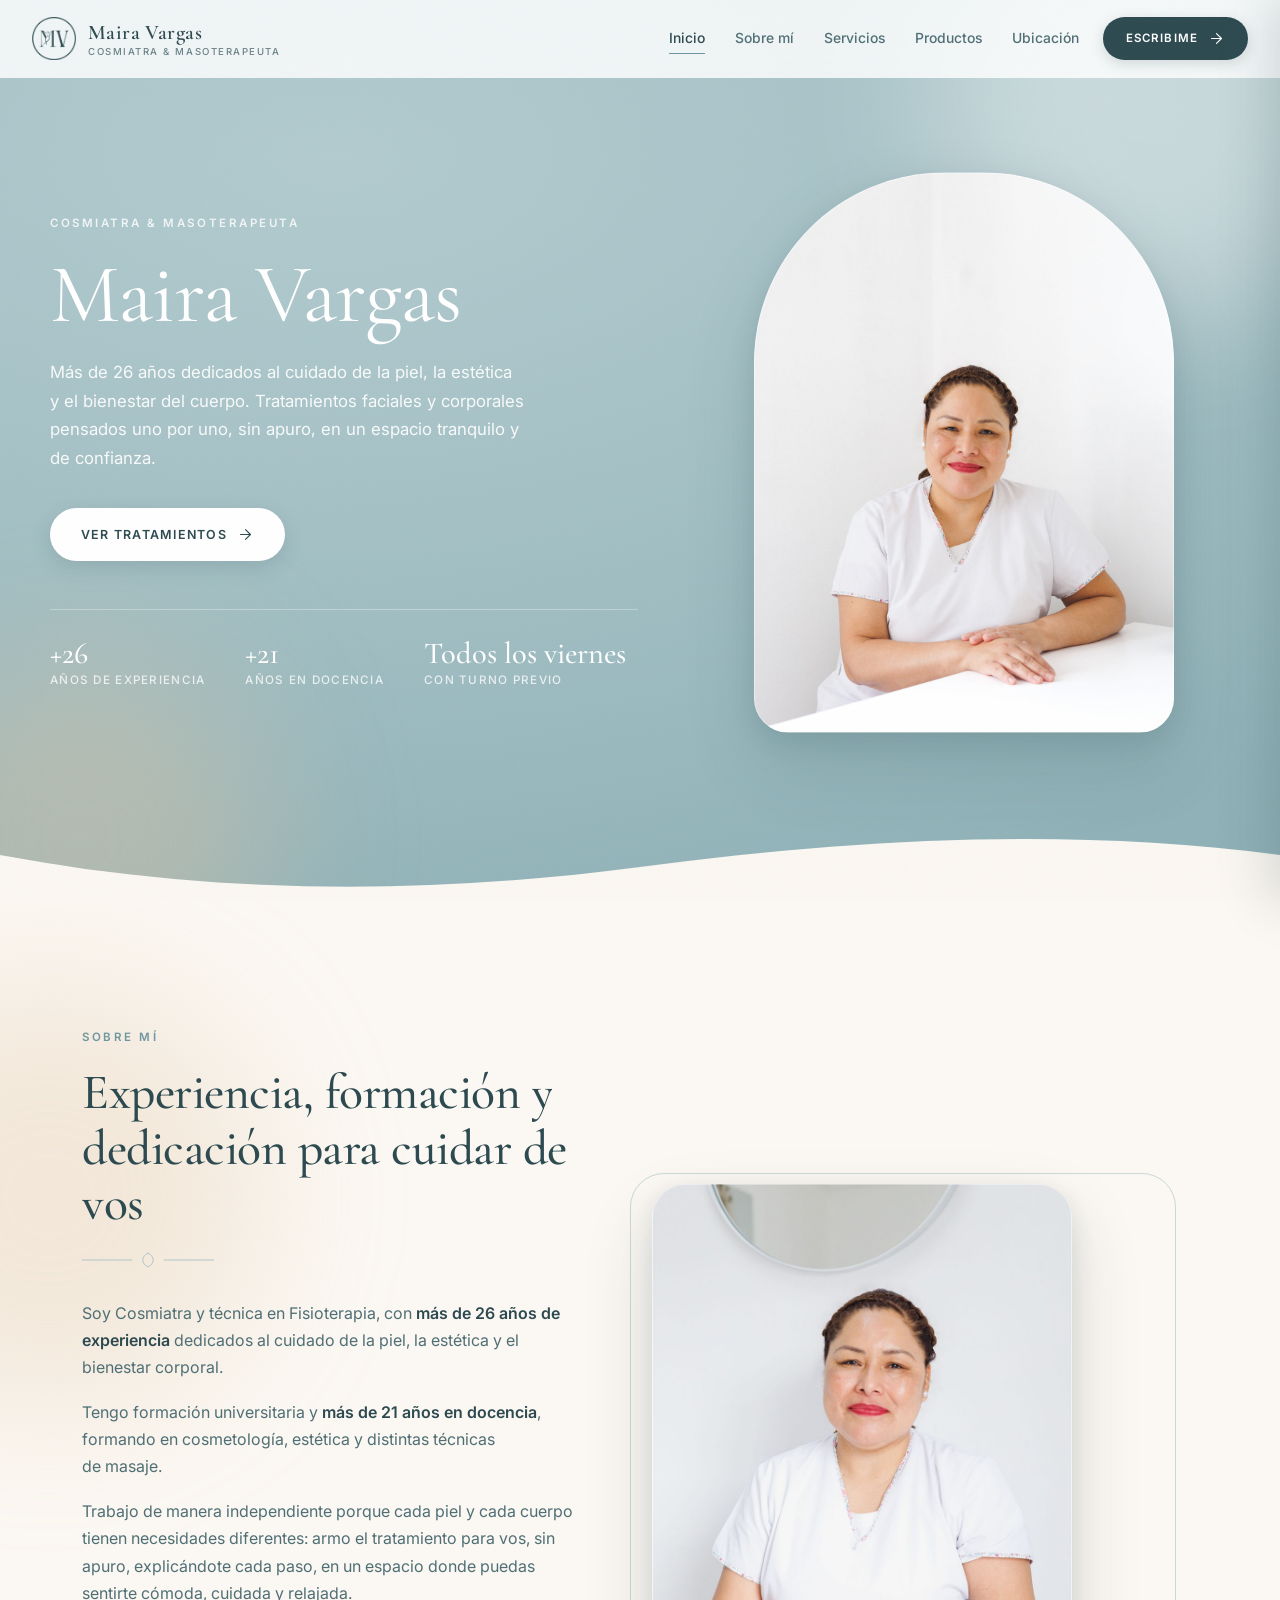
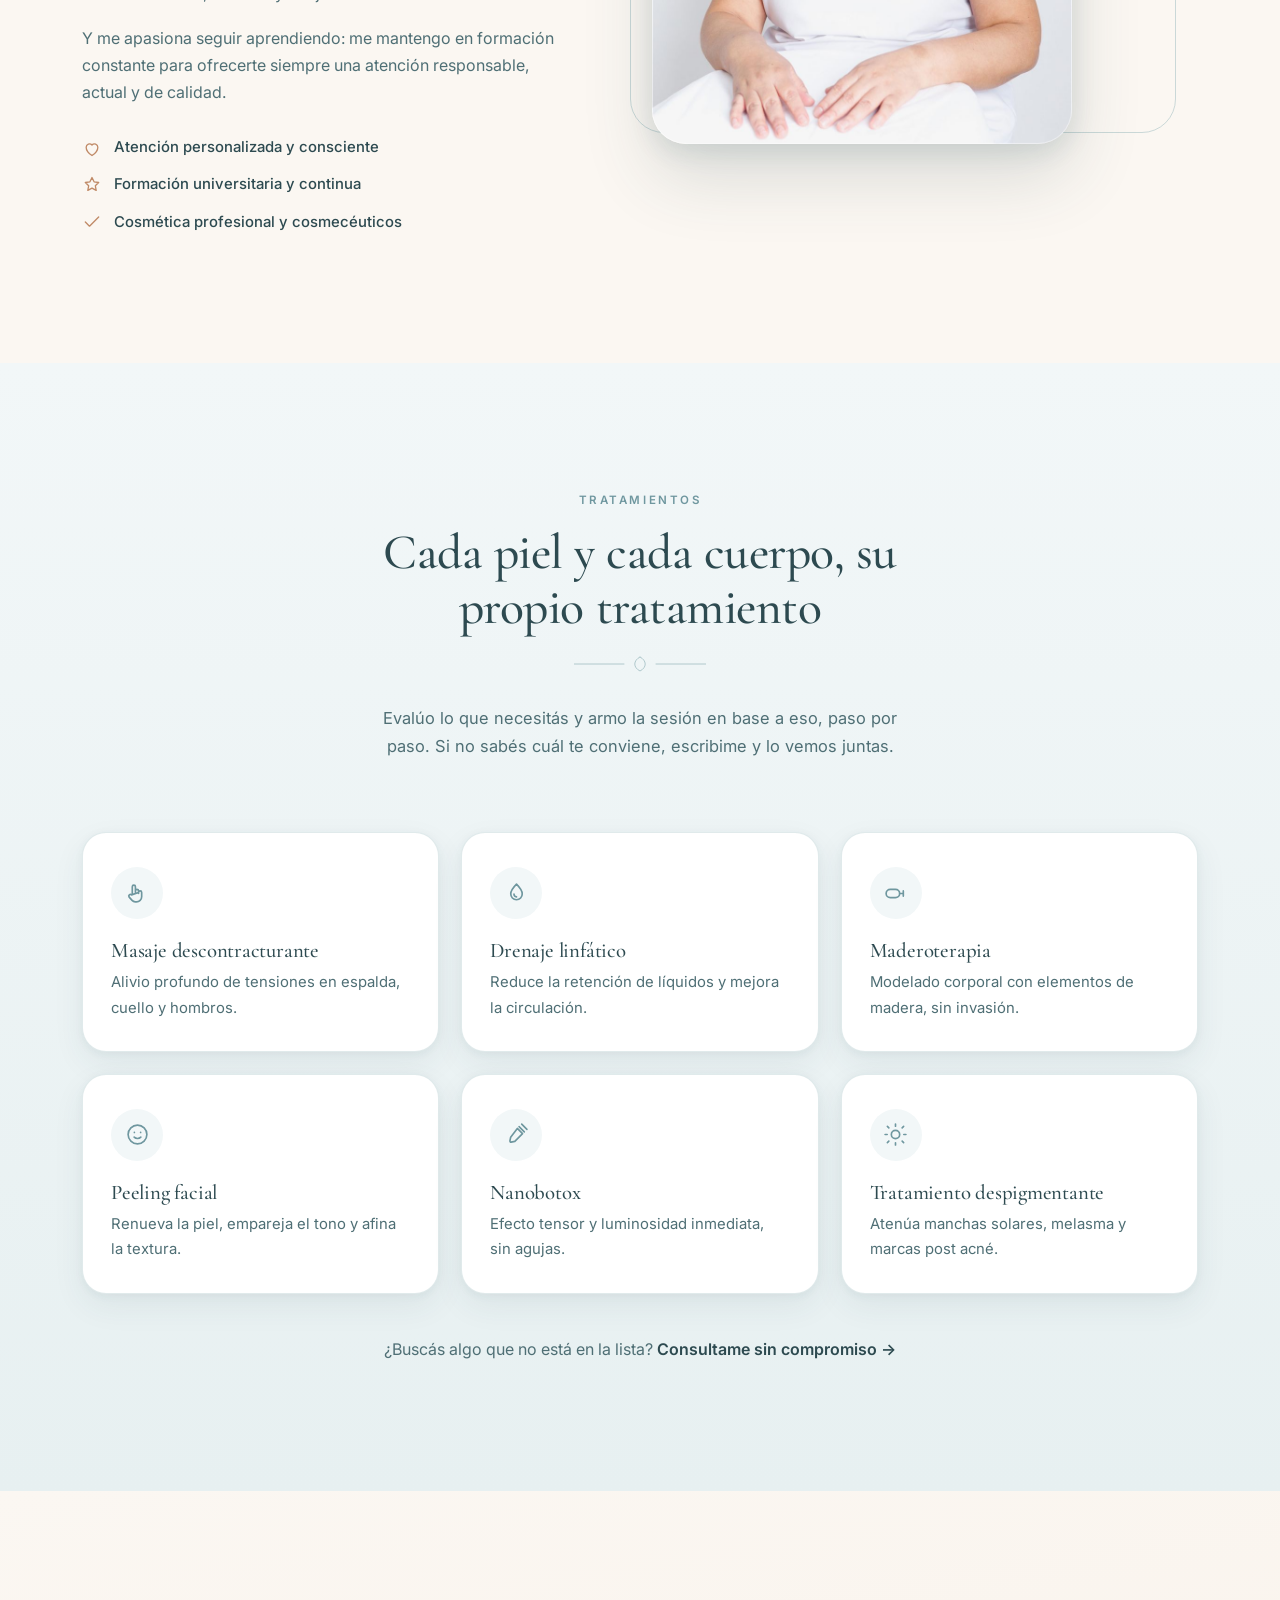
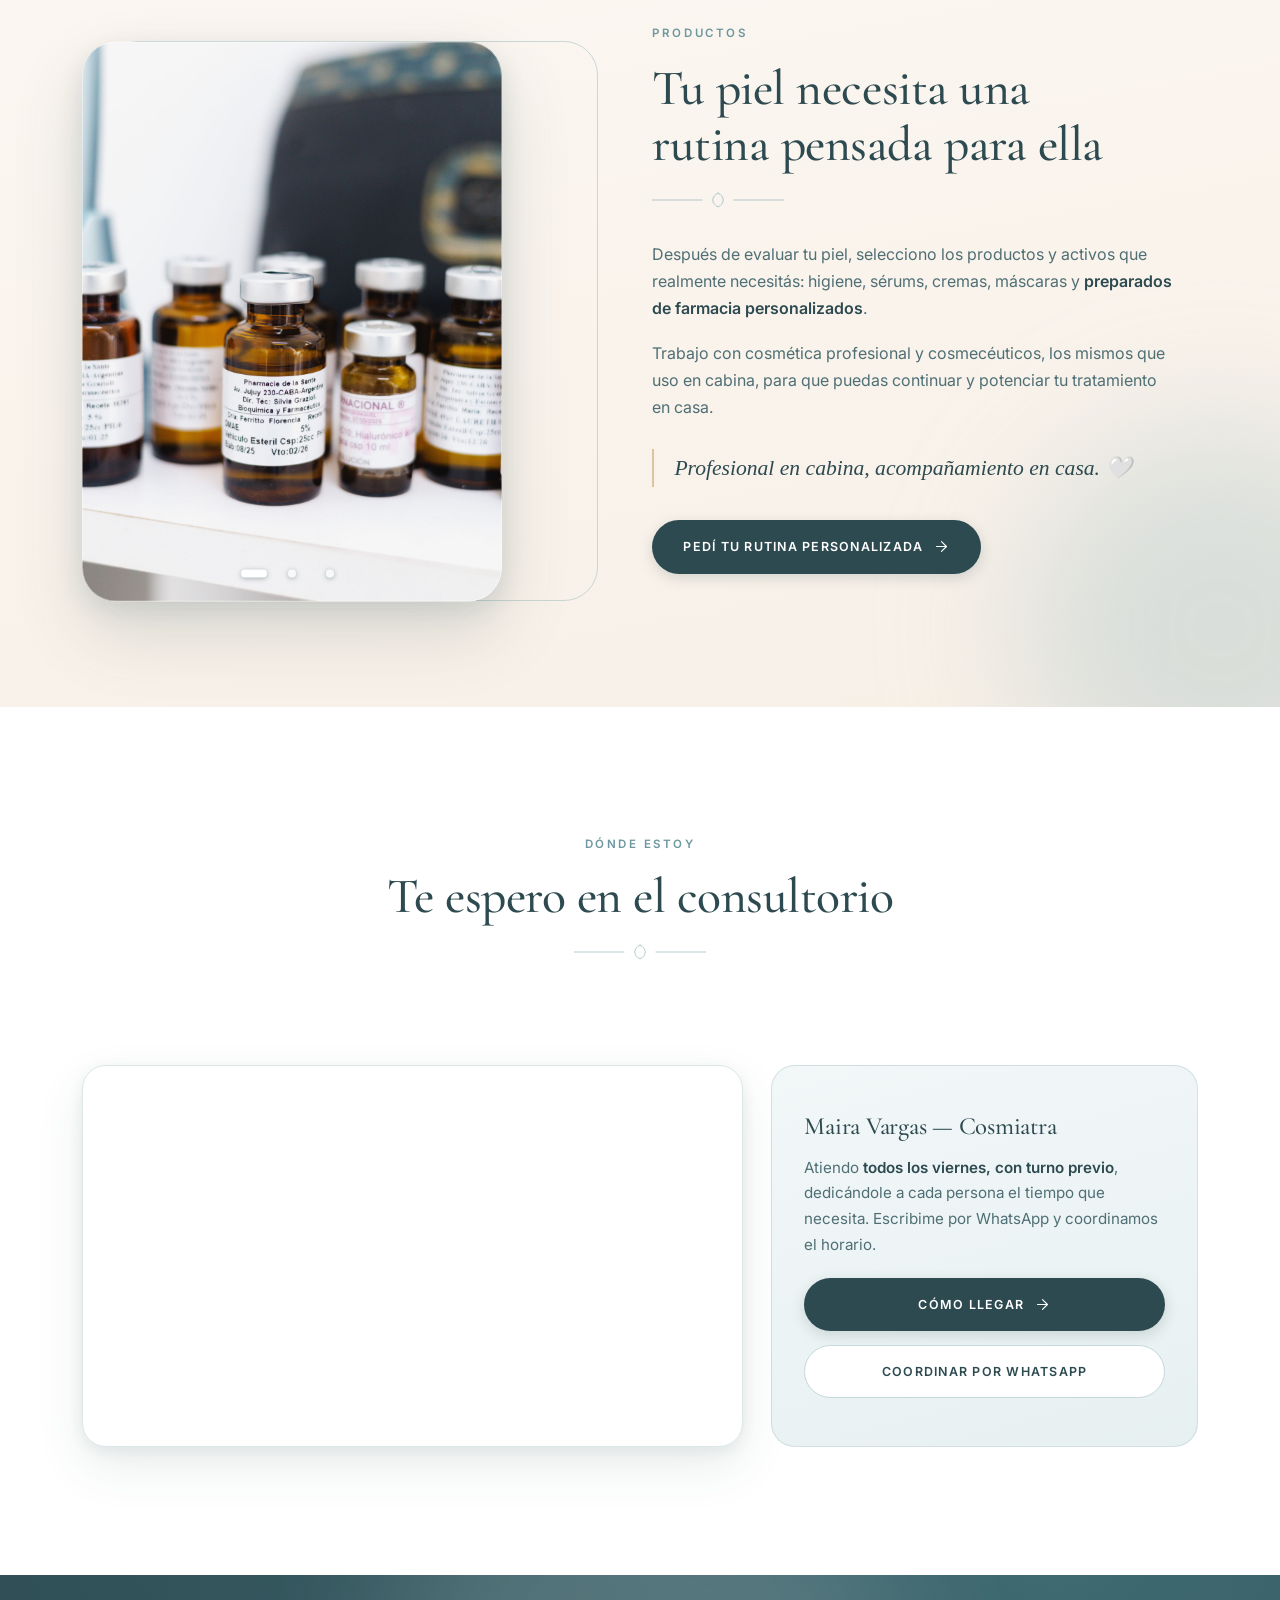
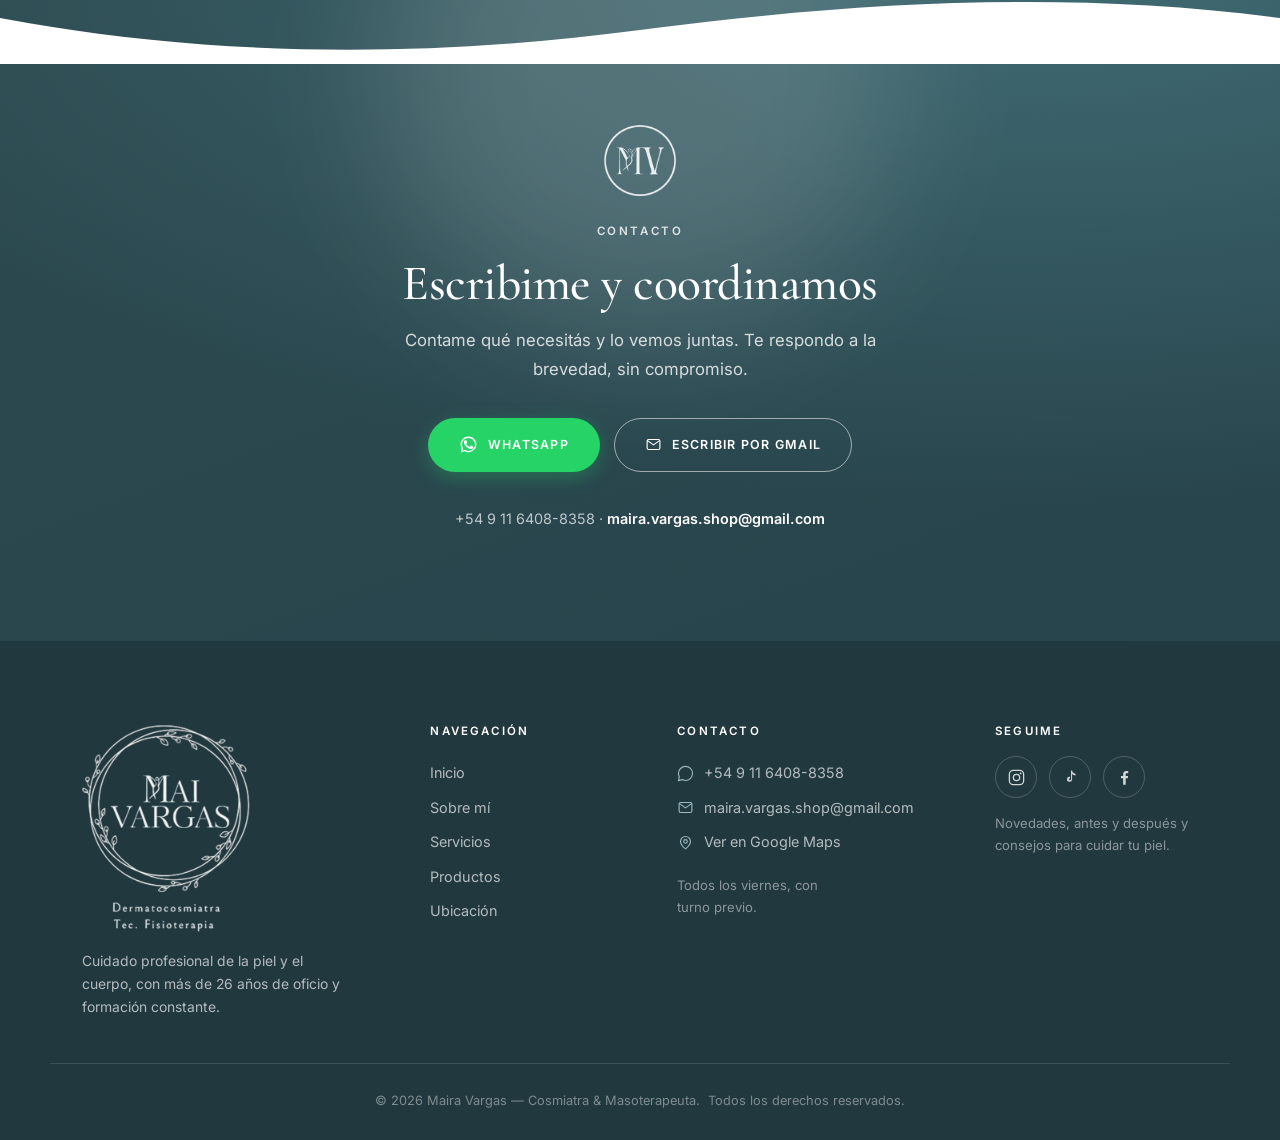
==== commit 55233c3b: "facebook y un par de mejoras" ====
--- a/Frontend/index.html
+++ b/Frontend/index.html
@@ -4,15 +4,15 @@
     <meta charset="UTF-8" />
     <meta name="viewport" content="width=device-width, initial-scale=1.0" />
     <title>
-      Maira Vargas | Cosmetóloga y Masoterapeuta — San Miguel, Buenos Aires
+      Maira Vargas | Cosmiatra y Masoterapeuta — San Miguel, Buenos Aires
     </title>
     <meta
       name="description"
-      content="Cosmetóloga y masoterapeuta con más de 26 años de experiencia y formación universitaria. Tratamientos faciales y corporales personalizados: drenaje linfático, maderoterapia, peeling, nanobotox y masajes. Pedí tu turno por WhatsApp."
+      content="Cosmiatra y masoterapeuta con más de 26 años de experiencia y formación universitaria. Tratamientos faciales y corporales personalizados: drenaje linfático, maderoterapia, peeling, nanobotox y masajes. Pedí tu turno por WhatsApp."
     />
     <meta
       name="keywords"
-      content="cosmetóloga, masoterapeuta, cosmiatra, drenaje linfático, maderoterapia, peeling facial, nanobotox, masaje descontracturante, tratamiento despigmentante, San Miguel, Buenos Aires"
+      content="Cosmiatra, masoterapeuta, fisioterapeuta, cosmiatra, drenaje linfático, maderoterapia, peeling facial, nanobotox, masaje descontracturante, tratamiento despigmentante, San Miguel, Buenos Aires"
     />
     <meta name="author" content="Maira Vargas" />
     <meta name="robots" content="index, follow, max-image-preview:large" />
@@ -27,8 +27,8 @@
         "@type": "HealthAndBeautyBusiness",
         "@id": "https://mairavargas.netlify.app/#negocio",
         "name": "Maira Vargas — Cosmiatra",
-        "alternateName": "Maira Vargas, Cosmetóloga y Masoterapeuta",
-        "description": "Cosmetóloga y masoterapeuta con más de 26 años de experiencia y formación universitaria. Tratamientos faciales y corporales personalizados.",
+        "alternateName": "Maira Vargas, Cosmiatra y Masoterapeuta",
+        "description": "Cosmiatra y masoterapeuta con más de 26 años de experiencia y formación universitaria. Tratamientos faciales y corporales personalizados.",
         "url": "https://mairavargas.netlify.app/",
         "image": "https://mairavargas.netlify.app/assets/logo/og.png",
         "logo": "https://mairavargas.netlify.app/assets/logo/completo-marca.png",
@@ -62,7 +62,7 @@
         "founder": {
           "@type": "Person",
           "name": "Maira Vargas",
-          "jobTitle": "Cosmetóloga y Masoterapeuta",
+          "jobTitle": "Cosmiatra y Masoterapeuta",
           "knowsAbout": [
             "Cosmetología",
             "Estética facial",
@@ -143,7 +143,7 @@
     <meta property="og:url" content="https://mairavargas.netlify.app/" />
     <meta
       property="og:title"
-      content="Maira Vargas | Cosmetóloga y Masoterapeuta"
+      content="Maira Vargas | Cosmiatra y Masoterapeuta"
     />
     <meta
       property="og:description"
@@ -155,13 +155,13 @@
     />
     <meta
       property="og:image:alt"
-      content="Maira Vargas — Cosmetóloga y Masoterapeuta"
+      content="Maira Vargas — Cosmiatra y Masoterapeuta"
     />
     <meta property="og:locale" content="es_AR" />
     <meta name="twitter:card" content="summary_large_image" />
     <meta
       name="twitter:title"
-      content="Maira Vargas | Cosmetóloga y Masoterapeuta"
+      content="Maira Vargas | Cosmiatra y Masoterapeuta"
     />
     <meta
       name="twitter:description"
@@ -214,7 +214,7 @@
         />
         <span class="marca__texto">
           <strong>Maira Vargas</strong>
-          <small>Cosmetóloga &amp; Masoterapeuta</small>
+          <small>Cosmiatra &amp; Masoterapeuta</small>
         </span>
       </a>
 
@@ -266,6 +266,61 @@
       <a class="btn btn--primario btn--bloque" data-wa>
         Escribime por WhatsApp
       </a>
+      <div class="redes">
+        <a
+          href="https://www.instagram.com/mai.vargas_/"
+          target="_blank"
+          rel="noopener"
+          aria-label="Instagram de Maira Vargas"
+        >
+          <svg viewBox="0 0 24 24" aria-hidden="true">
+            <rect x="3" y="3" width="18" height="18" rx="5" />
+            <circle cx="12" cy="12" r="4" />
+            <circle
+              cx="17.2"
+              cy="6.8"
+              r="1.2"
+              fill="currentColor"
+              stroke="none"
+            />
+          </svg>
+        </a>
+
+        <a
+          href="https://www.tiktok.com/@maira.vargas70"
+          target="_blank"
+          rel="noopener"
+          aria-label="TikTok de Maira Vargas"
+        >
+          <svg viewBox="0 0 24 24" aria-hidden="true">
+            <path
+              d="M14 3v11.2a3.2 3.2 0 11-2.6-3.15V13a1.3 1.3 0 100 2.6 1.3 1.3 0 001.3-1.3V3h1.3z"
+              fill="currentColor"
+              stroke="none"
+            />
+            <path
+              d="M14 3c.4 2.4 2 4 4.4 4.2v2.2C16.6 9.3 15 8.6 14 7.5"
+              fill="currentColor"
+              stroke="none"
+            />
+          </svg>
+        </a>
+
+        <a
+          href="https://www.facebook.com/share/17zSzBEvKM/"
+          target="_blank"
+          rel="noopener"
+          aria-label="Facebook de Maira Vargas"
+        >
+          <svg viewBox="0 0 24 24" aria-hidden="true">
+            <path
+              d="M13.5 21v-8h2.7l.4-3h-3.1V8.1c0-.9.3-1.5 1.5-1.5h1.7V3.9c-.3 0-1.3-.1-2.4-.1-2.4 0-4 1.5-4 4.1V10H7.5v3h2.8v8h3.2z"
+              fill="currentColor"
+              stroke="none"
+            />
+          </svg>
+        </a>
+      </div>
     </aside>
     <div class="velo" id="velo"></div>
 
@@ -281,7 +336,7 @@
 
         <div class="hero__inner">
           <div class="hero__texto animar animar--izq">
-            <p class="ancla ancla--claro">Cosmetóloga &amp; Masoterapeuta</p>
+            <p class="ancla ancla--claro">Cosmiatra &amp; Masoterapeuta</p>
             <h1 data-revelar>Maira Vargas</h1>
             <p class="hero__bajada">
               Más de 26 años dedicados al cuidado de la piel, la estética y el
@@ -317,7 +372,7 @@
             <div class="marco" data-parallax="0.05">
               <img
                 src="assets/images/Foto_portada.jpg"
-                alt="Maira Vargas, cosmetóloga y masoterapeuta, en su consultorio de San Miguel"
+                alt="Maira Vargas, Cosmiatra y masoterapeuta, en su consultorio de San Miguel"
                 width="900"
                 height="1350"
                 fetchpriority="high"
@@ -345,7 +400,7 @@
             <div class="marco marco--sand" data-parallax="0.04">
               <img
                 src="assets/images/biografia-maira.jpg"
-                alt="Maira Vargas, cosmetóloga con formación universitaria, en su espacio de trabajo"
+                alt="Maira Vargas, Cosmiatra con formación universitaria, en su espacio de trabajo"
                 loading="lazy"
                 width="900"
                 height="1350"
@@ -366,7 +421,7 @@
               />
             </svg>
             <p>
-              Soy cosmetóloga y masoterapeuta, con
+              Soy Cosmiatra y técnica en Fisioterapia, con
               <strong>más de 26 años de experiencia</strong> dedicados al
               cuidado de la piel, la estética y el bienestar corporal.
             </p>
@@ -826,7 +881,7 @@
 
             <!-- FACEBOOK: reemplazar el "#" de abajo por la URL del perfil -->
             <a
-              href="#"
+              href="https://www.facebook.com/share/17zSzBEvKM/"
               target="_blank"
               rel="noopener"
               aria-label="Facebook de Maira Vargas"
@@ -848,7 +903,7 @@
 
       <div class="pie__legal">
         <span
-          >© <span id="anio"></span> Maira Vargas — Cosmetóloga &amp;
+          >© <span id="anio"></span> Maira Vargas — Cosmiatra &amp;
           Masoterapeuta.</span
         >
         <span>Todos los derechos reservados.</span>
--- a/Frontend/css/style.css
+++ b/Frontend/css/style.css
@@ -1110,6 +1110,17 @@
   height: 19px;
 }
 
+/* El menú móvil reutiliza .redes tal cual, pero su fondo es claro (no oscuro
+   como el pie de página), así que el color/borde blanco quedaría invisible. */
+.panel-movil .redes {
+  justify-content: center;
+}
+
+.panel-movil .redes a {
+  color: var(--tinta);
+  border-color: var(--sage-suave);
+}
+
 .pie__legal {
   max-width: var(--ancho);
   margin: 0 auto;
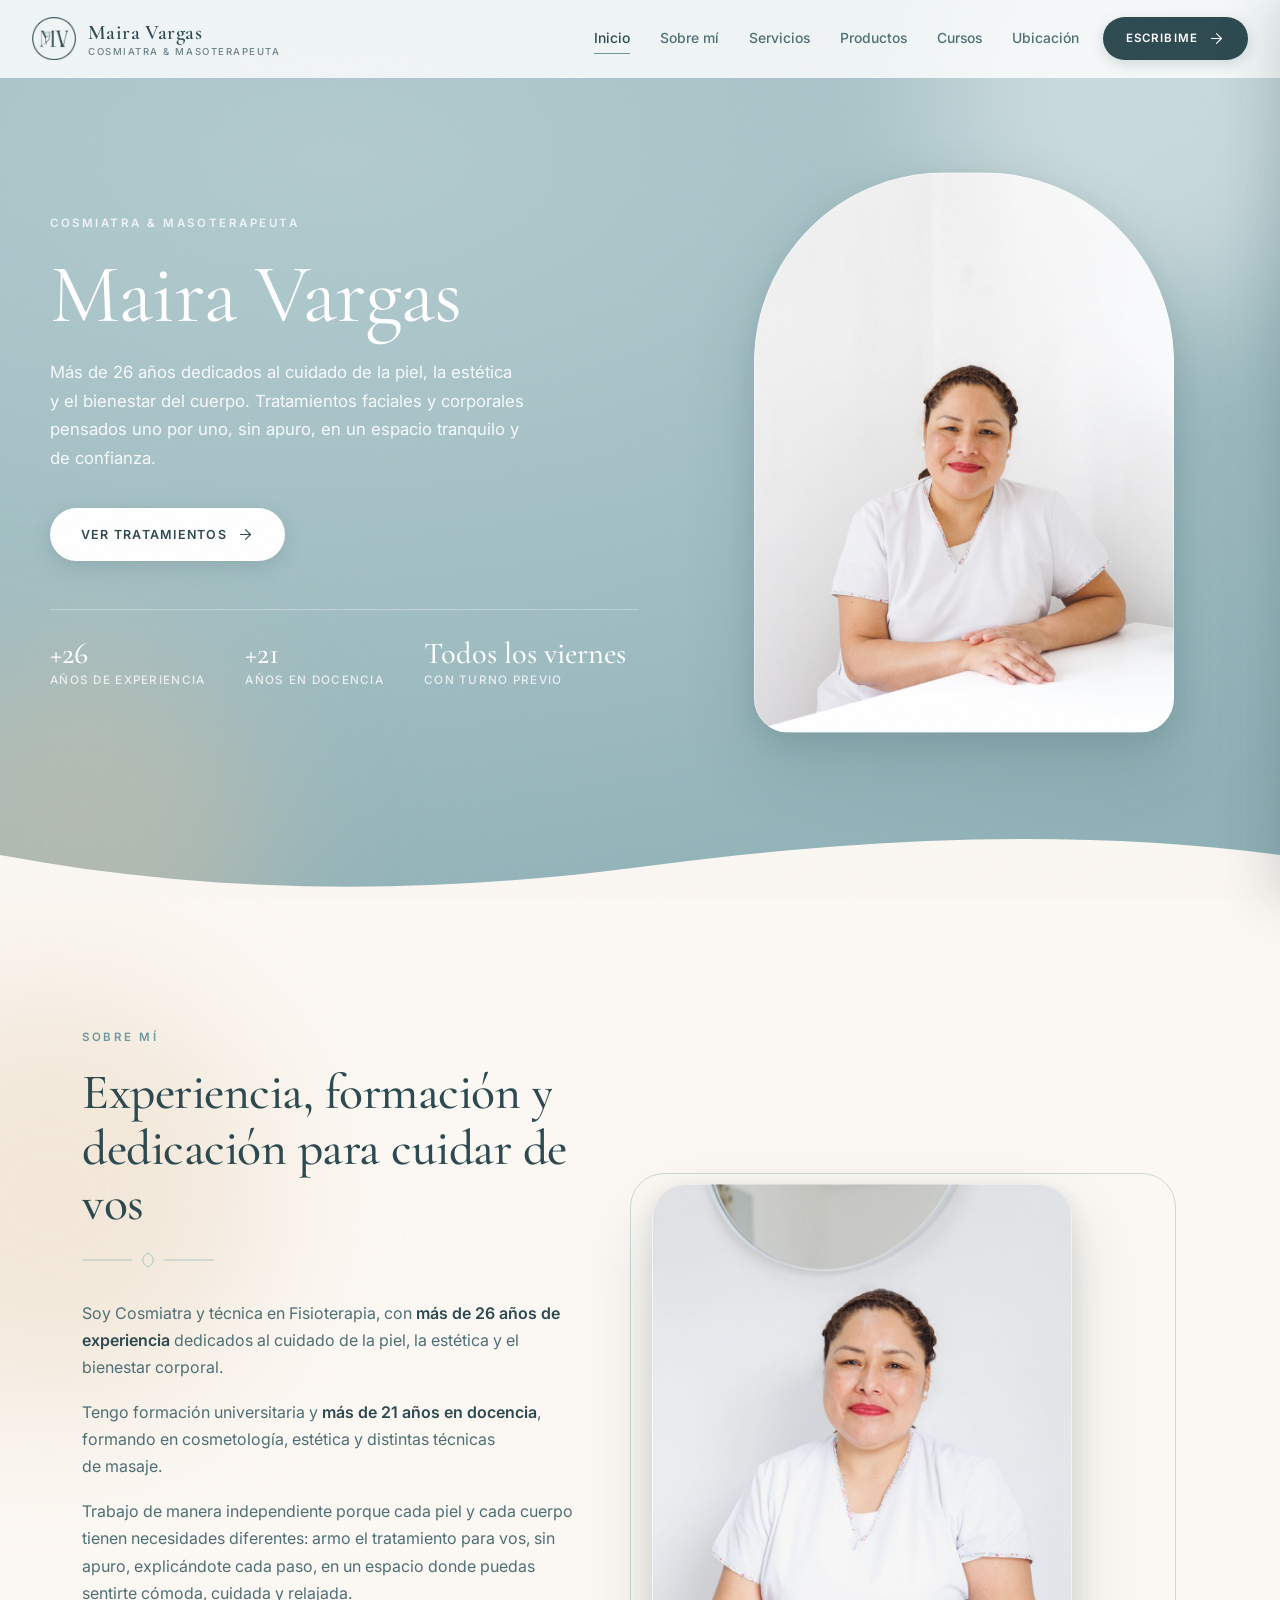
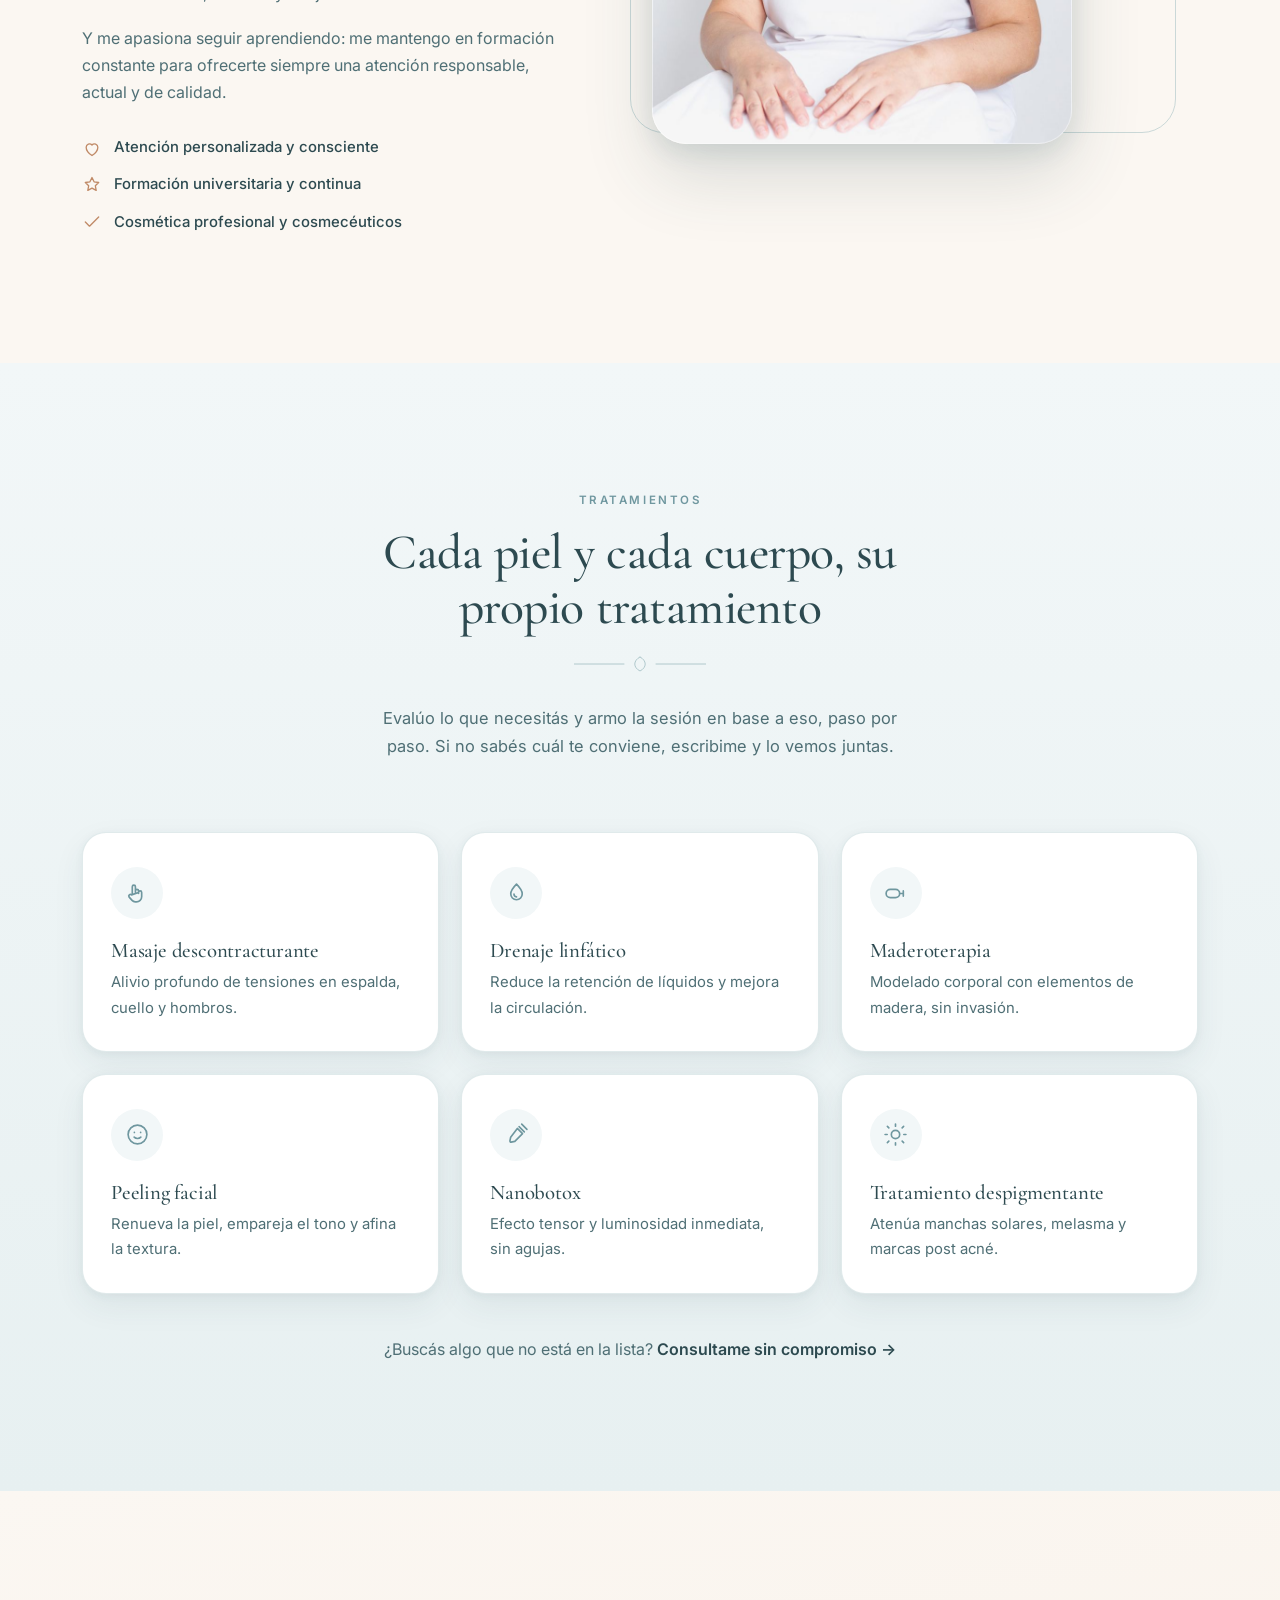
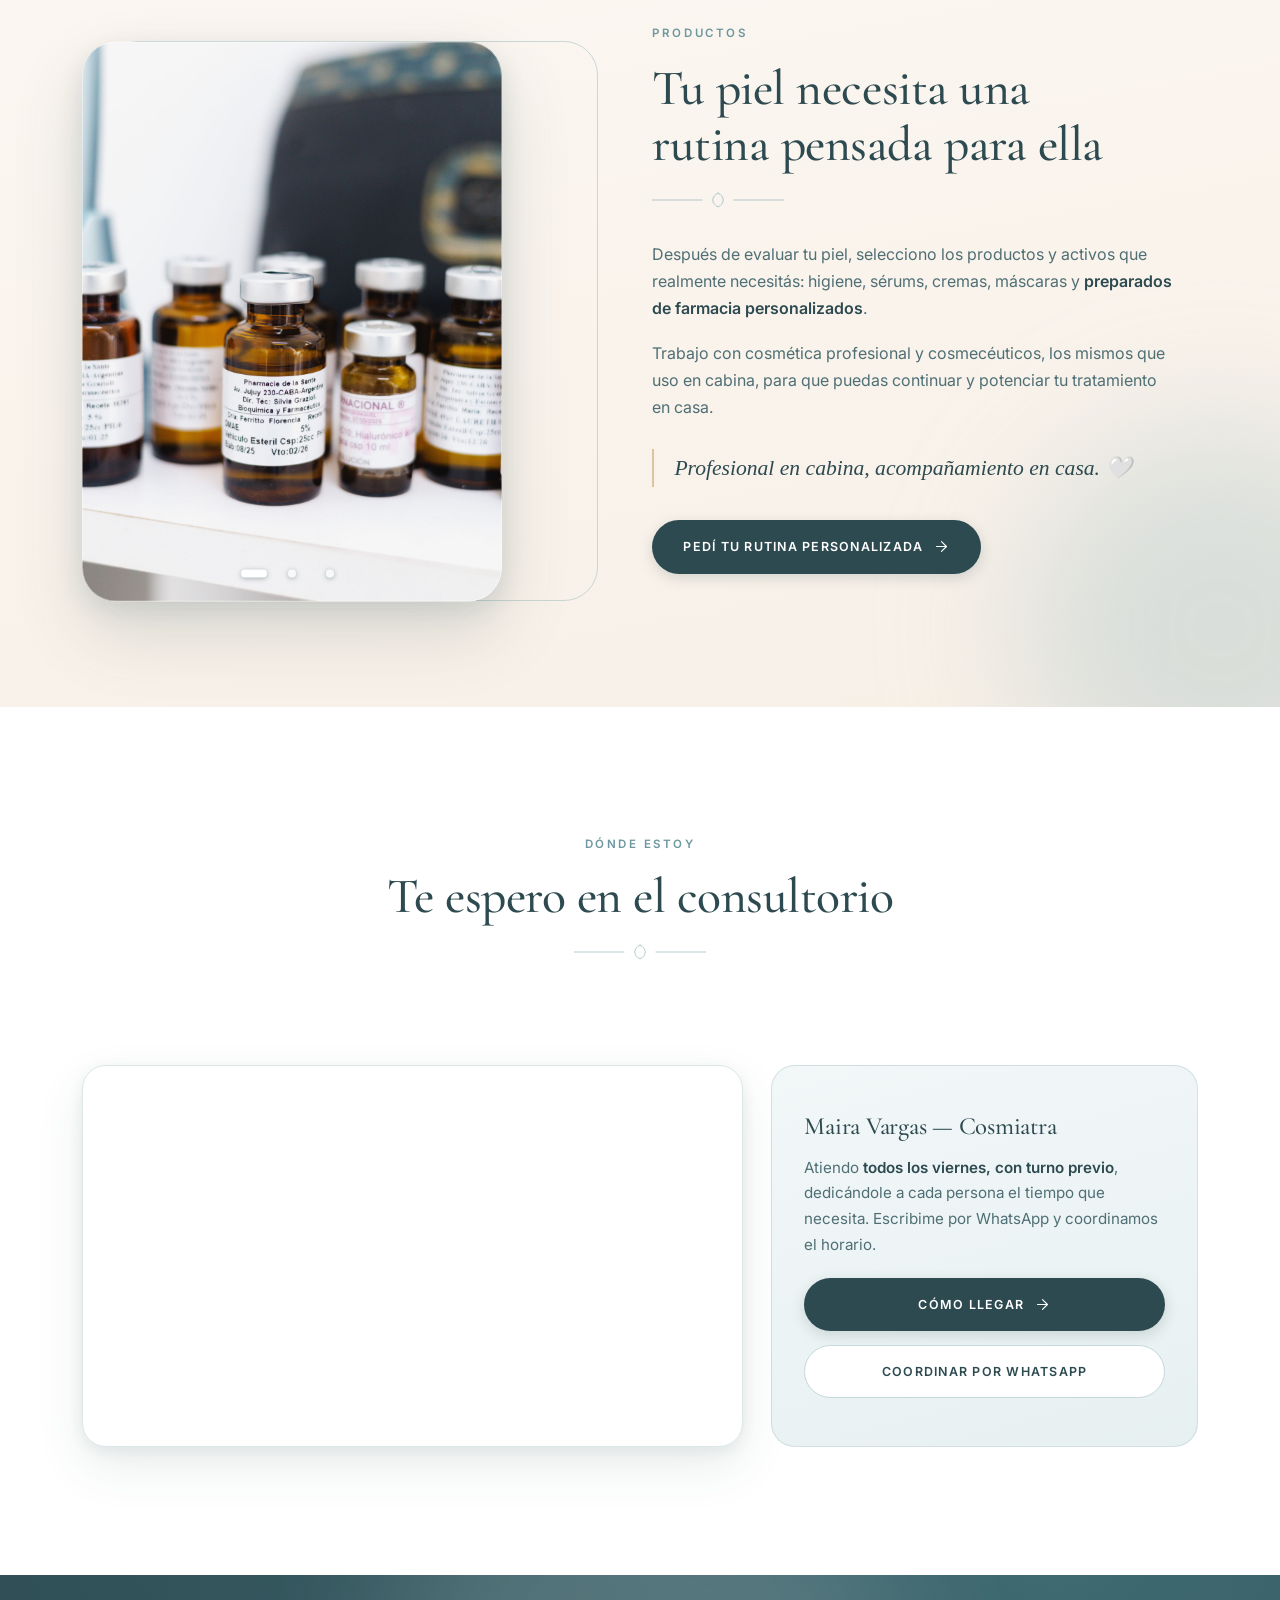
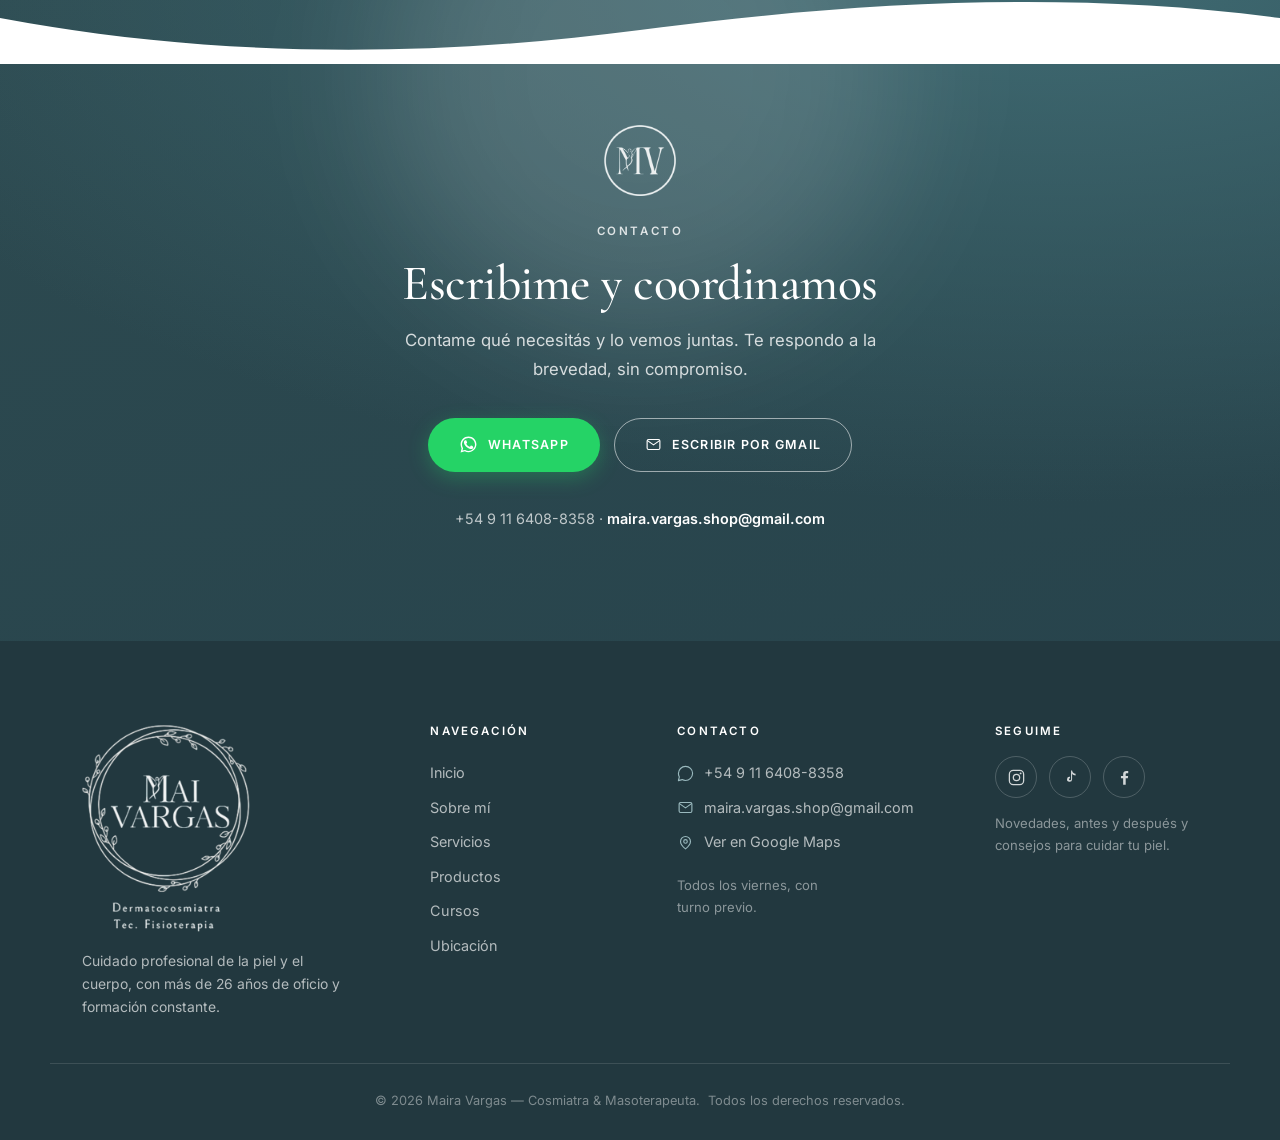
==== commit 57bb3c00: "Agregar pagina de cursos con la jornada Masaje Modelador Detox Nueva pagina /cursos enlazada desde e" ====
--- a/Frontend/index.html
+++ b/Frontend/index.html
@@ -223,6 +223,7 @@
         <a href="#biografia">Sobre mí</a>
         <a href="#servicios">Servicios</a>
         <a href="#productos">Productos</a>
+        <a href="cursos.html">Cursos</a>
         <a href="#ubicacion">Ubicación</a>
       </nav>
 
@@ -260,6 +261,7 @@
         <a href="#biografia">Sobre mí</a>
         <a href="#servicios">Servicios</a>
         <a href="#productos">Productos</a>
+        <a href="cursos.html">Cursos</a>
         <a href="#ubicacion">Ubicación</a>
         <a href="#contacto">Contacto</a>
       </nav>
@@ -800,6 +802,7 @@
           <a href="#biografia">Sobre mí</a>
           <a href="#servicios">Servicios</a>
           <a href="#productos">Productos</a>
+          <a href="cursos.html">Cursos</a>
           <a href="#ubicacion">Ubicación</a>
         </div>
 
--- a/Frontend/css/style.css
+++ b/Frontend/css/style.css
@@ -540,7 +540,8 @@
   top: 0;
   right: 0;
   width: min(320px, 84vw);
-  height: 100%;
+  height: 100vh;
+  height: 100dvh; /* en Safari iOS, 100% / 100vh no sigue el achique de la barra de URL y deja un hueco arriba */
   background: var(--blanco);
   box-shadow: -10px 0 50px rgba(45, 74, 80, 0.18);
   z-index: 200;
@@ -548,6 +549,9 @@
   display: flex;
   flex-direction: column;
   gap: 28px;
+  overflow-y: auto;
+  -webkit-overflow-scrolling: touch;
+  overscroll-behavior: contain;
   transform: translateX(100%);
   transition: transform 0.42s cubic-bezier(0.4, 0, 0.2, 1);
 }
@@ -644,6 +648,11 @@
 .hero__texto h1 {
   color: var(--blanco);
   margin-bottom: 1.1rem;
+}
+
+/* Página de cursos: el nombre del curso suele ser largo */
+.hero--curso h1 {
+  font-size: clamp(2.4rem, 5vw, 3.8rem);
 }
 
 .hero__bajada {
@@ -1285,6 +1294,11 @@
     order: -1;
   }
 
+  /* En cursos, primero el nombre y el botón de inscripción; después la foto */
+  .hero--curso .hero__figura {
+    order: 0;
+  }
+
   .marco {
     max-width: 330px;
   }
